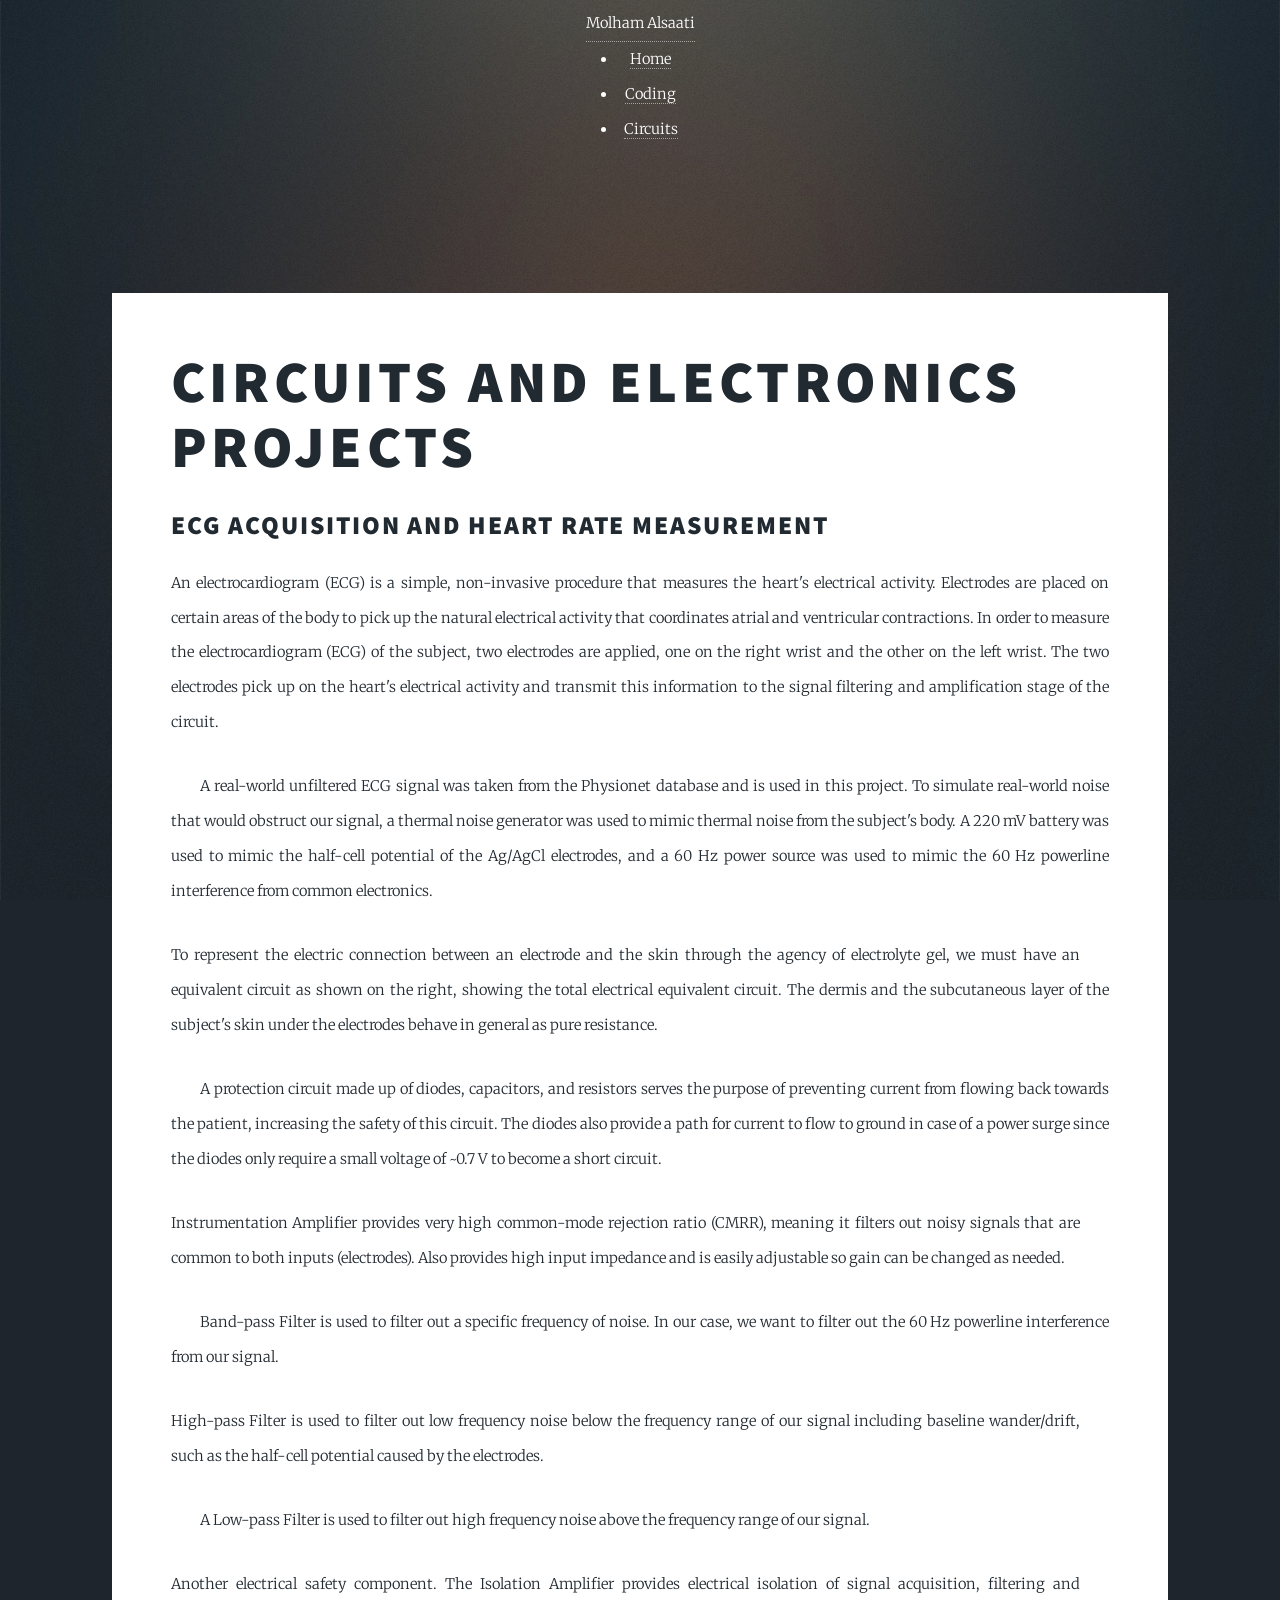
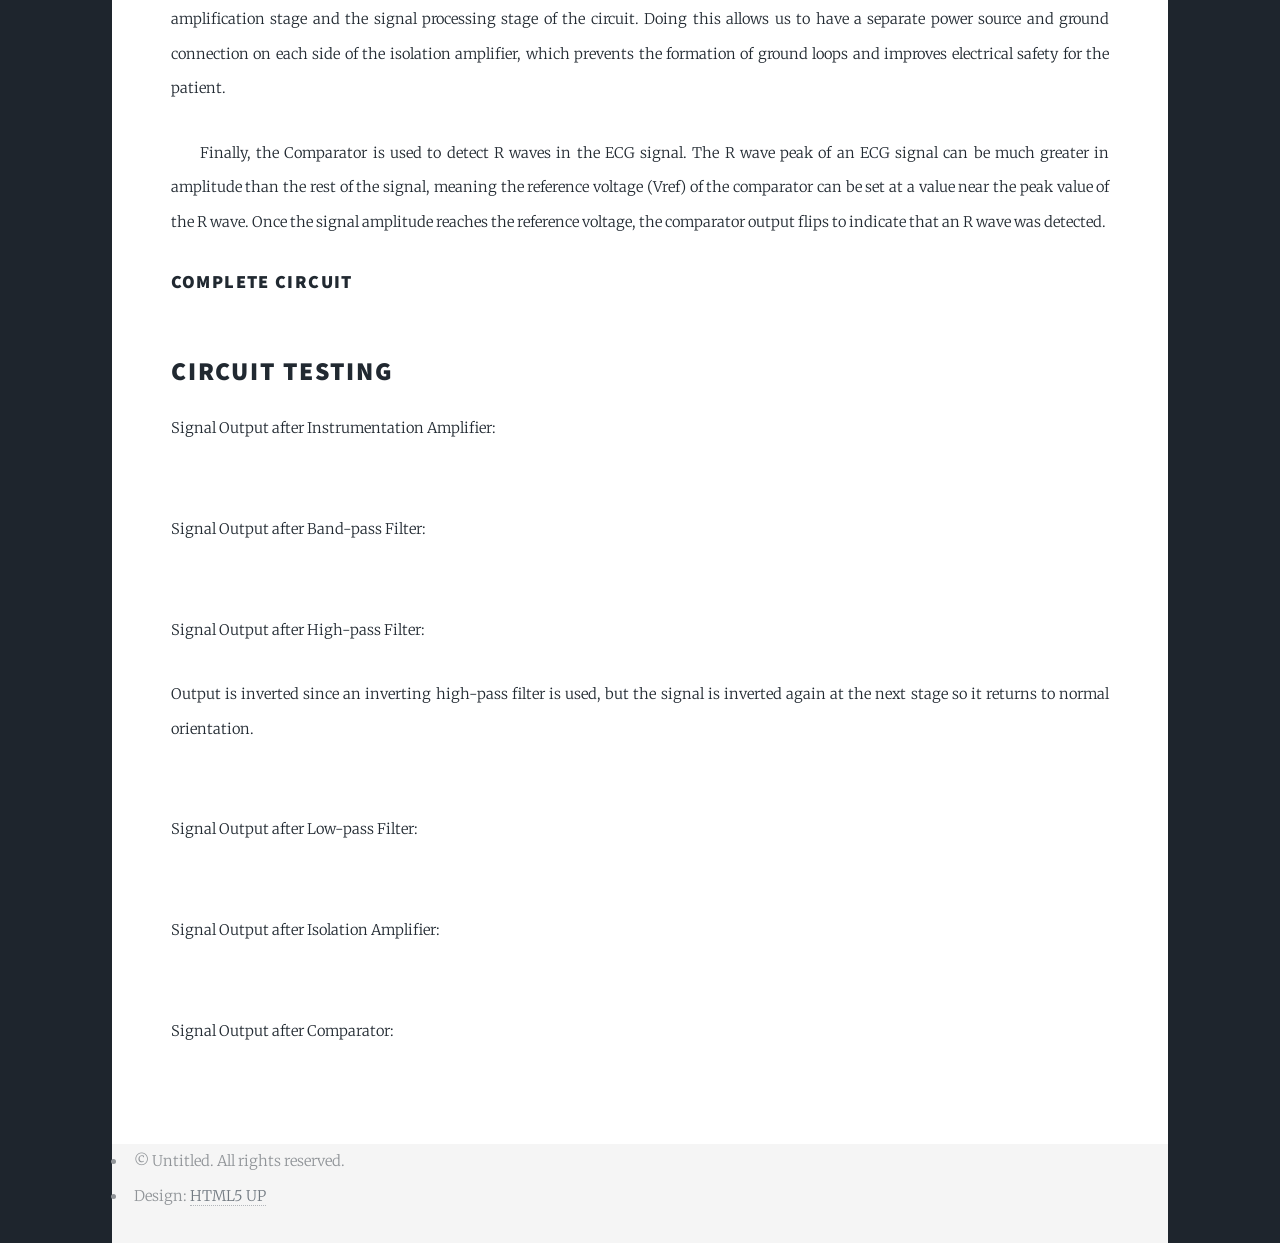
==== circuits.html @ 2cfef5a4 "Add files via upload" ====
<!DOCTYPE HTML>
<!--
	Hyperspace by HTML5 UP
	html5up.net | @ajlkn
	Free for personal and commercial use under the CCA 3.0 license (html5up.net/license)
-->
<html>
	<head>
		<title>Circuits and Electronics</title>
		<meta charset="utf-8" />
		<meta name="viewport" content="width=device-width, initial-scale=1, user-scalable=no" />
		<link rel="stylesheet" href="assets/css/main.css" />
		<noscript><link rel="stylesheet" href="assets/css/noscript.css" /></noscript>
	</head>
	<body class="is-preload">

		<!-- Header -->
			<header id="header">
				<a href="index.html" class="title">Molham Alsaati</a>
				<nav>
					<ul>
						<li><a href="index.html">Home</a></li>
						<li><a href="coding.html">Coding</a></li>
						<li><a href="circuits.html" class="active">Circuits</a></li>
					</ul>
				</nav>
			</header>

		<!-- Wrapper -->
			<div id="wrapper">
				<!-- Main -->
					<section id="main" class="wrapper">
						<div class="inner">
							<h1 class="major">Circuits and Electronics Projects</h1>
							<h2>ECG Acquisition and Heart Rate Measurement</h2>
							<p>An electrocardiogram (ECG) is a simple, non-invasive procedure that measures the heart's electrical activity.
								Electrodes are placed on certain areas of the body to pick up the natural electrical activity that coordinates
								atrial and ventricular contractions. In order to measure the electrocardiogram (ECG) of the subject, two
								electrodes are applied, one on the right wrist and the other on the left wrist. The two electrodes
								pick up on the heart's electrical activity and transmit this information to the signal filtering and
								amplification stage of the circuit.</p>
							<p><span class="image left"><img src="images/signal.PNG" alt="" style="width: 75%; height: auto; object-fit: cover;"/></span>A real-world unfiltered ECG
								signal was taken from the Physionet database and is used in this project. To simulate real-world noise that would obstruct our signal, a thermal 
								noise generator was used to mimic thermal noise from the subject's body. A 220 mV battery was used to mimic the half-cell potential of the Ag/AgCl 
								electrodes, and a 60 Hz power source was used to mimic the 60 Hz powerline interference from common electronics.</p>
							<p style="clear: both;"><span class="image right"><img src="images/electrodes.PNG" alt="" style="width: 100%; height: auto; object-fit: cover;"/></span>
								To represent the 
								electric connection between an electrode and the skin through the agency of electrolyte gel, we must have an equivalent circuit as shown on the right, 
								showing the total electrical equivalent circuit. The dermis and the subcutaneous layer of the subject's skin under the electrodes behave in general as 
								pure resistance.</p>
							<p style="clear: both;"><span class="image left"><img src="images/protection_circuit.PNG" alt="" style="width: 100%; height: auto; object-fit: cover;"/></span>
								A protection circuit made up of diodes, capacitors, and resistors serves the purpose of preventing current from flowing back towards the patient,  
								increasing the safety of this circuit.
								The diodes also provide a path for current to flow to ground in case of a power surge since the
								diodes only require a small voltage of ~0.7 V to become a short circuit. 
							</p>
							<p style="clear: both;"><span class="image right"><img src="images/ins_amp.PNG" alt="" style="width: 100%; height: auto; object-fit: cover;"/></span>
								Instrumentation Amplifier provides very high common-mode rejection ratio (CMRR), meaning it filters out noisy signals that are common to both
								inputs (electrodes). Also provides high input impedance and is easily adjustable so gain can be changed as needed.
							</p>
							<p style="clear: both;"><span class="image left"><img src="images/bandpass.PNG" alt="" style="width: 100%; height: auto; object-fit: cover;"/></span>
								Band-pass Filter is used to filter out a specific frequency of noise. In our case, we want to filter out the 60 Hz powerline interference from our 
								signal.
							</p>
							<p style="clear: both;"><span class="image right"><img src="images/highpass.PNG" alt="" style="width: 100%; height: auto; object-fit: cover;"/></span>
								High-pass Filter is used to filter out low frequency noise below the frequency range of our signal including baseline wander/drift, such as the 
								half-cell potential caused by the electrodes.
							</p>
							<p style="clear: both;"><span class="image left"><img src="images/lowpass.PNG" alt="" style="width: 100%; height: auto; object-fit: cover;"/></span>
								A Low-pass Filter is used to filter out high frequency noise above the frequency range of our signal.
							</p>
							<p style="clear: both;"><span class="image right"><img src="images/iso.PNG" alt="" style="width: 100%; height: auto; object-fit: cover;"/></span>
								Another electrical safety component. The Isolation Amplifier provides electrical isolation of signal acquisition, filtering and
								amplification stage and the signal processing stage of the circuit. Doing this allows us to have a separate
								power source and ground connection on each side of the isolation amplifier, which prevents the formation
								of ground loops and improves electrical safety for the patient.
							</p>
							<p style="clear: both;"><span class="image left"><img src="images/comp.PNG" alt="" style="width: 100%; height: auto; object-fit: cover;"/></span>
								Finally, the Comparator is used to detect R waves in the ECG signal. The R wave peak of an ECG signal
								can be much greater in amplitude than the rest of the signal, meaning the reference voltage (Vref) of the
								comparator can be set at a value near the peak value of the R wave. Once the signal amplitude reaches the
								reference voltage, the comparator output flips to indicate that an R wave was detected.
							</p>
							<h3>Complete Circuit</h3>
							<div class="col-4"><span class="image fit"><img src="images/ecg_proj.PNG" alt="" /></span></div>
							<h1 class="major"></h1>
							<h2>Circuit Testing</h2>
							<p>Signal Output after Instrumentation Amplifier:</p>
							<div class="col-4"><span class="image fit"><img src="images/ecg_proj_testpoint_instumentation_amp.PNG" alt="" /></span></div>
							<p>Signal Output after Band-pass Filter:</p>
							<div class="col-4"><span class="image fit"><img src="images/ecg_proj_testpoint_bandpass.PNG" alt="" /></span></div>
							<p>Signal Output after High-pass Filter:</p>
							<p>Output is inverted since an inverting high-pass filter is used, but the signal is inverted again at the next stage so it returns to normal 
								orientation.</p>
							<div class="col-4"><span class="image fit"><img src="images/ecg_proj_testpoint_highpass.PNG" alt="" /></span></div>
							<p>Signal Output after Low-pass Filter:</p>
							<div class="col-4"><span class="image fit"><img src="images/ecg_proj_testpoint_lowpass.PNG" alt="" /></span></div>
							<p>Signal Output after Isolation Amplifier:</p>
							<div class="col-4"><span class="image fit"><img src="images/ecg_proj_testpoint_iso.PNG" alt="" /></span></div>
							<p>Signal Output after Comparator:</p>
							<div class="col-4"><span class="image fit"><img src="images/ecg_proj_testpoint_comp.PNG" alt="" /></span></div>
						</div>
					</section>
			</div>

		<!-- Footer -->
			<footer id="footer" class="wrapper alt">
				<div class="inner">
					<ul class="menu">
						<li>&copy; Untitled. All rights reserved.</li><li>Design: <a href="http://html5up.net">HTML5 UP</a></li>
					</ul>
				</div>
			</footer>

		<!-- Scripts -->
			<script src="assets/js/jquery.min.js"></script>
			<script src="assets/js/jquery.scrollex.min.js"></script>
			<script src="assets/js/jquery.scrolly.min.js"></script>
			<script src="assets/js/browser.min.js"></script>
			<script src="assets/js/breakpoints.min.js"></script>
			<script src="assets/js/util.js"></script>
			<script src="assets/js/main.js"></script>

	</body>
</html>
---- assets/css/main.css ----
@import url(fontawesome-all.min.css);
@import url("https://fonts.googleapis.com/css?family=Merriweather:300,700,300italic,700italic|Source+Sans+Pro:900");

/*
	Massively by HTML5 UP
	html5up.net | @ajlkn
	Free for personal and commercial use under the CCA 3.0 license (html5up.net/license)
*/

html, body, div, span, applet, object,
iframe, h1, h2, h3, h4, h5, h6, p, blockquote,
pre, a, abbr, acronym, address, big, cite,
code, del, dfn, em, img, ins, kbd, q, s, samp,
small, strike, strong, sub, sup, tt, var, b,
u, i, center, dl, dt, dd, ol, ul, li, fieldset,
form, label, legend, table, caption, tbody,
tfoot, thead, tr, th, td, article, aside,
canvas, details, embed, figure, figcaption,
footer, header, hgroup, menu, nav, output, ruby,
section, summary, time, mark, audio, video {
	margin: 0;
	padding: 0;
	border: 0;
	font-size: 100%;
	font: inherit;
	vertical-align: baseline;}

article, aside, details, figcaption, figure,
footer, header, hgroup, menu, nav, section {
	display: block;}

html {
	scroll-behavior: smooth;
}

body {
	line-height: 1;
}

ol, ul {
	list-style: none;
}

#button {
    display: inline-block;
    background-color: #ffffff; /* Change button color */
	color: #000000; /* Text color */
    width: 50px;
    height: 50px;
    text-align: center;
    line-height: 50px; /* Center the text vertically */
    border-radius: 50%; /* Make it a circle */
    position: fixed;
    bottom: 30px;
    right: 30px;
    transition: background-color 0.3s, transform 0.3s, opacity 0.3s;
    opacity: 0;
    visibility: hidden;
    z-index: 1000;
    font-family: Arial, sans-serif; /* Change font family */
    text-decoration: none; /* Remove underline on hover */
    box-shadow: 0 0 10px rgba(0, 0, 0, 0.2); /* Add a subtle shadow */
  }

  #button:hover {
    cursor: pointer;
    background-color: #2c3e50; /* Change button color on hover */
  }

  #button:active {
    transform: scale(0.95); /* Add a slight scaling effect on click */
  }

  #button.show {
    opacity: 1;
    visibility: visible;
  }
	
blockquote, q {
	quotes: none;
}

	blockquote:before, blockquote:after, q:before, q:after {
		content: '';
		content: none;
	}

table {
	border-collapse: collapse;
	border-spacing: 0;
}

body {
	-webkit-text-size-adjust: none;
}

mark {
	background-color: transparent;
	color: inherit;
}

input::-moz-focus-inner {
	border: 0;
	padding: 0;
}

input, select, textarea {
	-moz-appearance: none;
	-webkit-appearance: none;
	-ms-appearance: none;
	appearance: none;
}

/* Basic */

	@-ms-viewport {
		width: device-width;
	}

	body {
		-ms-overflow-style: scrollbar;
	}

	@media screen and (max-width: 480px) {

		html, body {
			min-width: 320px;
		}

	}

	html {
		box-sizing: border-box;
	}

	*, *:before, *:after {
		box-sizing: inherit;
	}

	body {
		background-color: #1e252d;
	}

		body.is-preload *, body.is-preload *:before, body.is-preload *:after {
			-moz-animation: none !important;
			-webkit-animation: none !important;
			-ms-animation: none !important;
			animation: none !important;
			-moz-transition: none !important;
			-webkit-transition: none !important;
			-ms-transition: none !important;
			transition: none !important;
		}

/* Type */

	html {
		font-size: 16pt;
	}

		@media screen and (max-width: 1680px) {

			html {
				font-size: 12pt;
			}

		}

		@media screen and (max-width: 1280px) {

			html {
				font-size: 11pt;
			}

		}

		@media screen and (max-width: 360px) {

			html {
				font-size: 10pt;
			}

		}

	body {
		color: #212931;
	}

	body, input, select, textarea {
		font-family: "Merriweather", Georgia, serif;
		font-weight: 300;
		font-size: 1rem;
		line-height: 2.375;
	}

	a {
		-moz-transition: color 0.2s ease-in-out, background-color 0.2s ease-in-out, border-color 0.2s ease-in-out, box-shadow 0.2s ease-in-out;
		-webkit-transition: color 0.2s ease-in-out, background-color 0.2s ease-in-out, border-color 0.2s ease-in-out, box-shadow 0.2s ease-in-out;
		-ms-transition: color 0.2s ease-in-out, background-color 0.2s ease-in-out, border-color 0.2s ease-in-out, box-shadow 0.2s ease-in-out;
		transition: color 0.2s ease-in-out, background-color 0.2s ease-in-out, border-color 0.2s ease-in-out, box-shadow 0.2s ease-in-out;
		border-bottom: dotted 1px;
		text-decoration: none;
	}

		a:hover {
			border-bottom-color: transparent;
		}

	strong, b {
		font-weight: 600;
	}

	em, i {
		font-style: italic;
	}

	p {
		text-align: justify;
		margin: 0 0 2rem 0;
	}

	h1, h2, h3, h4, h5, h6 {
		font-family: "Source Sans Pro", Helvetica, sans-serif;
		font-weight: 900;
		line-height: 1.5;
		letter-spacing: 0.075em;
		text-transform: uppercase;
		margin: 0 0 1rem 0;
	}

		h1 a, h2 a, h3 a, h4 a, h5 a, h6 a {
			border-bottom: 0;
			color: inherit;
			text-decoration: none;
		}

	h1 {
		font-size: 4rem;
		line-height: 1.1;
		margin: 0 0 2rem 0;
	}

	h2 {
		font-size: 1.75rem;
		line-height: 1.3;
		margin: 0 0 1.5rem 0;
	}

	h3 {
		font-size: 1.25rem;
		margin: 0 0 1.5rem 0;
	}

	h4 {
		font-size: 1rem;
	}

	h5 {
		font-size: 0.9rem;
	}

	h6 {
		font-size: 0.8rem;
	}

	sub {
		font-size: 0.8rem;
		position: relative;
		top: 0.5rem;
	}

	sup {
		font-size: 0.8rem;
		position: relative;
		top: -0.5rem;
	}

	blockquote {
		border-left: solid 4px;
		font-style: italic;
		margin: 0 0 2rem 0;
		padding: 0.5rem 0 0.5rem 2rem;
	}

	code {
		border: solid 2px;
		font-family: "Courier New", monospace;
		font-size: 0.9rem;
		margin: 0 0.25rem;
		padding: 0.25rem 0.65rem;
	}

	pre {
		-webkit-overflow-scrolling: touch;
		font-family: "Courier New", monospace;
		font-size: 0.9rem;
		margin: 0 0 2rem 0;
	}

		pre code {
			display: block;
			line-height: 1.75;
			padding: 1rem 1.5rem;
			overflow-x: auto;
		}

	hr {
		border: 0;
		border-bottom: solid 2px;
		margin: 3rem 0;
	}

		hr.major {
			margin: 5rem 0;
		}

	.align-left {
		text-align: left;
	}

	.align-center {
		text-align: center;
	}

	.align-right {
		text-align: right;
	}

	input, select, textarea {
		color: #212931;
	}

	a {
		color: #212931;
		border-bottom-color: rgba(33, 41, 49, 0.5);
	}

		a:hover {
			border-bottom-color: transparent;
			color: #18bfef !important;
		}

	strong, b {
		color: #212931;
	}

	h1, h2, h3, h4, h5, h6 {
		color: #212931;
	}

	blockquote {
		border-left-color: #eeeeee;
	}

	code {
		background: rgba(220, 220, 220, 0.25);
		border-color: #eeeeee;
	}

	hr {
		border-bottom-color: #eeeeee;
	}

/* Row */

	.row {
		display: flex;
		flex-wrap: wrap;
		box-sizing: border-box;
		align-items: stretch;
	}

		.row > * {
			box-sizing: border-box;
		}

		.row.gtr-uniform > * > :last-child {
			margin-bottom: 0;
		}

		.row.aln-left {
			justify-content: flex-start;
		}

		.row.aln-center {
			justify-content: center;
		}

		.row.aln-right {
			justify-content: flex-end;
		}

		.row.aln-top {
			align-items: flex-start;
		}

		.row.aln-middle {
			align-items: center;
		}

		.row.aln-bottom {
			align-items: flex-end;
		}

		.row > .imp {
			order: -1;
		}

		.row > .col-1 {
			width: 8.33333%;
		}

		.row > .off-1 {
			margin-left: 8.33333%;
		}

		.row > .col-2 {
			width: 16.66667%;
		}

		.row > .off-2 {
			margin-left: 16.66667%;
		}

		.row > .col-3 {
			width: 25%;
		}

		.row > .off-3 {
			margin-left: 25%;
		}

		.row > .col-4 {
			width: 33.33333%;
		}

		.row > .off-4 {
			margin-left: 33.33333%;
		}

		.row > .col-5 {
			width: 41.66667%;
		}

		.row > .off-5 {
			margin-left: 41.66667%;
		}

		.row > .col-6 {
			width: 50%;
		}

		.row > .off-6 {
			margin-left: 50%;
		}

		.row > .col-7 {
			width: 58.33333%;
		}

		.row > .off-7 {
			margin-left: 58.33333%;
		}

		.row > .col-8 {
			width: 66.66667%;
		}

		.row > .off-8 {
			margin-left: 66.66667%;
		}

		.row > .col-9 {
			width: 75%;
		}

		.row > .off-9 {
			margin-left: 75%;
		}

		.row > .col-10 {
			width: 83.33333%;
		}

		.row > .off-10 {
			margin-left: 83.33333%;
		}

		.row > .col-11 {
			width: 91.66667%;
		}

		.row > .off-11 {
			margin-left: 91.66667%;
		}

		.row > .col-12 {
			width: 100%;
		}

		.row > .off-12 {
			margin-left: 100%;
		}

		.row.gtr-0 {
			margin-top: 0;
			margin-left: 0rem;
		}

			.row.gtr-0 > * {
				padding: 0 0 0 0rem;
			}

			.row.gtr-0.gtr-uniform {
				margin-top: 0rem;
			}

				.row.gtr-0.gtr-uniform > * {
					padding-top: 0rem;
				}

		.row.gtr-25 {
			margin-top: 0;
			margin-left: -0.375rem;
		}

			.row.gtr-25 > * {
				padding: 0 0 0 0.375rem;
			}

			.row.gtr-25.gtr-uniform {
				margin-top: -0.375rem;
			}

				.row.gtr-25.gtr-uniform > * {
					padding-top: 0.375rem;
				}

		.row.gtr-50 {
			margin-top: 0;
			margin-left: -0.75rem;
		}

			.row.gtr-50 > * {
				padding: 0 0 0 0.75rem;
			}

			.row.gtr-50.gtr-uniform {
				margin-top: -0.75rem;
			}

				.row.gtr-50.gtr-uniform > * {
					padding-top: 0.75rem;
				}

		.row {
			margin-top: 0;
			margin-left: -1.5rem;
		}

			.row > * {
				padding: 0 0 0 1.5rem;
			}

			.row.gtr-uniform {
				margin-top: -1.5rem;
			}

				.row.gtr-uniform > * {
					padding-top: 1.5rem;
				}

		.row.gtr-150 {
			margin-top: 0;
			margin-left: -2.25rem;
		}

			.row.gtr-150 > * {
				padding: 0 0 0 2.25rem;
			}

			.row.gtr-150.gtr-uniform {
				margin-top: -2.25rem;
			}

				.row.gtr-150.gtr-uniform > * {
					padding-top: 2.25rem;
				}

		.row.gtr-200 {
			margin-top: 0;
			margin-left: -3rem;
		}

			.row.gtr-200 > * {
				padding: 0 0 0 3rem;
			}

			.row.gtr-200.gtr-uniform {
				margin-top: -3rem;
			}

				.row.gtr-200.gtr-uniform > * {
					padding-top: 3rem;
				}

		@media screen and (max-width: 1680px) {

			.row {
				display: flex;
				flex-wrap: wrap;
				box-sizing: border-box;
				align-items: stretch;
			}

				.row > * {
					box-sizing: border-box;
				}

				.row.gtr-uniform > * > :last-child {
					margin-bottom: 0;
				}

				.row.aln-left {
					justify-content: flex-start;
				}

				.row.aln-center {
					justify-content: center;
				}

				.row.aln-right {
					justify-content: flex-end;
				}

				.row.aln-top {
					align-items: flex-start;
				}

				.row.aln-middle {
					align-items: center;
				}

				.row.aln-bottom {
					align-items: flex-end;
				}

				.row > .imp-xlarge {
					order: -1;
				}

				.row > .col-1-xlarge {
					width: 8.33333%;
				}

				.row > .off-1-xlarge {
					margin-left: 8.33333%;
				}

				.row > .col-2-xlarge {
					width: 16.66667%;
				}

				.row > .off-2-xlarge {
					margin-left: 16.66667%;
				}

				.row > .col-3-xlarge {
					width: 25%;
				}

				.row > .off-3-xlarge {
					margin-left: 25%;
				}

				.row > .col-4-xlarge {
					width: 33.33333%;
				}

				.row > .off-4-xlarge {
					margin-left: 33.33333%;
				}

				.row > .col-5-xlarge {
					width: 41.66667%;
				}

				.row > .off-5-xlarge {
					margin-left: 41.66667%;
				}

				.row > .col-6-xlarge {
					width: 50%;
				}

				.row > .off-6-xlarge {
					margin-left: 50%;
				}

				.row > .col-7-xlarge {
					width: 58.33333%;
				}

				.row > .off-7-xlarge {
					margin-left: 58.33333%;
				}

				.row > .col-8-xlarge {
					width: 66.66667%;
				}

				.row > .off-8-xlarge {
					margin-left: 66.66667%;
				}

				.row > .col-9-xlarge {
					width: 75%;
				}

				.row > .off-9-xlarge {
					margin-left: 75%;
				}

				.row > .col-10-xlarge {
					width: 83.33333%;
				}

				.row > .off-10-xlarge {
					margin-left: 83.33333%;
				}

				.row > .col-11-xlarge {
					width: 91.66667%;
				}

				.row > .off-11-xlarge {
					margin-left: 91.66667%;
				}

				.row > .col-12-xlarge {
					width: 100%;
				}

				.row > .off-12-xlarge {
					margin-left: 100%;
				}

				.row.gtr-0 {
					margin-top: 0;
					margin-left: 0rem;
				}

					.row.gtr-0 > * {
						padding: 0 0 0 0rem;
					}

					.row.gtr-0.gtr-uniform {
						margin-top: 0rem;
					}

						.row.gtr-0.gtr-uniform > * {
							padding-top: 0rem;
						}

				.row.gtr-25 {
					margin-top: 0;
					margin-left: -0.375rem;
				}

					.row.gtr-25 > * {
						padding: 0 0 0 0.375rem;
					}

					.row.gtr-25.gtr-uniform {
						margin-top: -0.375rem;
					}

						.row.gtr-25.gtr-uniform > * {
							padding-top: 0.375rem;
						}

				.row.gtr-50 {
					margin-top: 0;
					margin-left: -0.75rem;
				}

					.row.gtr-50 > * {
						padding: 0 0 0 0.75rem;
					}

					.row.gtr-50.gtr-uniform {
						margin-top: -0.75rem;
					}

						.row.gtr-50.gtr-uniform > * {
							padding-top: 0.75rem;
						}

				.row {
					margin-top: 0;
					margin-left: -1.5rem;
				}

					.row > * {
						padding: 0 0 0 1.5rem;
					}

					.row.gtr-uniform {
						margin-top: -1.5rem;
					}

						.row.gtr-uniform > * {
							padding-top: 1.5rem;
						}

				.row.gtr-150 {
					margin-top: 0;
					margin-left: -2.25rem;
				}

					.row.gtr-150 > * {
						padding: 0 0 0 2.25rem;
					}

					.row.gtr-150.gtr-uniform {
						margin-top: -2.25rem;
					}

						.row.gtr-150.gtr-uniform > * {
							padding-top: 2.25rem;
						}

				.row.gtr-200 {
					margin-top: 0;
					margin-left: -3rem;
				}

					.row.gtr-200 > * {
						padding: 0 0 0 3rem;
					}

					.row.gtr-200.gtr-uniform {
						margin-top: -3rem;
					}

						.row.gtr-200.gtr-uniform > * {
							padding-top: 3rem;
						}

		}

		@media screen and (max-width: 1280px) {

			.row {
				display: flex;
				flex-wrap: wrap;
				box-sizing: border-box;
				align-items: stretch;
			}

				.row > * {
					box-sizing: border-box;
				}

				.row.gtr-uniform > * > :last-child {
					margin-bottom: 0;
				}

				.row.aln-left {
					justify-content: flex-start;
				}

				.row.aln-center {
					justify-content: center;
				}

				.row.aln-right {
					justify-content: flex-end;
				}

				.row.aln-top {
					align-items: flex-start;
				}

				.row.aln-middle {
					align-items: center;
				}

				.row.aln-bottom {
					align-items: flex-end;
				}

				.row > .imp-large {
					order: -1;
				}

				.row > .col-1-large {
					width: 8.33333%;
				}

				.row > .off-1-large {
					margin-left: 8.33333%;
				}

				.row > .col-2-large {
					width: 16.66667%;
				}

				.row > .off-2-large {
					margin-left: 16.66667%;
				}

				.row > .col-3-large {
					width: 25%;
				}

				.row > .off-3-large {
					margin-left: 25%;
				}

				.row > .col-4-large {
					width: 33.33333%;
				}

				.row > .off-4-large {
					margin-left: 33.33333%;
				}

				.row > .col-5-large {
					width: 41.66667%;
				}

				.row > .off-5-large {
					margin-left: 41.66667%;
				}

				.row > .col-6-large {
					width: 50%;
				}

				.row > .off-6-large {
					margin-left: 50%;
				}

				.row > .col-7-large {
					width: 58.33333%;
				}

				.row > .off-7-large {
					margin-left: 58.33333%;
				}

				.row > .col-8-large {
					width: 66.66667%;
				}

				.row > .off-8-large {
					margin-left: 66.66667%;
				}

				.row > .col-9-large {
					width: 75%;
				}

				.row > .off-9-large {
					margin-left: 75%;
				}

				.row > .col-10-large {
					width: 83.33333%;
				}

				.row > .off-10-large {
					margin-left: 83.33333%;
				}

				.row > .col-11-large {
					width: 91.66667%;
				}

				.row > .off-11-large {
					margin-left: 91.66667%;
				}

				.row > .col-12-large {
					width: 100%;
				}

				.row > .off-12-large {
					margin-left: 100%;
				}

				.row.gtr-0 {
					margin-top: 0;
					margin-left: 0rem;
				}

					.row.gtr-0 > * {
						padding: 0 0 0 0rem;
					}

					.row.gtr-0.gtr-uniform {
						margin-top: 0rem;
					}

						.row.gtr-0.gtr-uniform > * {
							padding-top: 0rem;
						}

				.row.gtr-25 {
					margin-top: 0;
					margin-left: -0.375rem;
				}

					.row.gtr-25 > * {
						padding: 0 0 0 0.375rem;
					}

					.row.gtr-25.gtr-uniform {
						margin-top: -0.375rem;
					}

						.row.gtr-25.gtr-uniform > * {
							padding-top: 0.375rem;
						}

				.row.gtr-50 {
					margin-top: 0;
					margin-left: -0.75rem;
				}

					.row.gtr-50 > * {
						padding: 0 0 0 0.75rem;
					}

					.row.gtr-50.gtr-uniform {
						margin-top: -0.75rem;
					}

						.row.gtr-50.gtr-uniform > * {
							padding-top: 0.75rem;
						}

				.row {
					margin-top: 0;
					margin-left: -1.5rem;
				}

					.row > * {
						padding: 0 0 0 1.5rem;
					}

					.row.gtr-uniform {
						margin-top: -1.5rem;
					}

						.row.gtr-uniform > * {
							padding-top: 1.5rem;
						}

				.row.gtr-150 {
					margin-top: 0;
					margin-left: -2.25rem;
				}

					.row.gtr-150 > * {
						padding: 0 0 0 2.25rem;
					}

					.row.gtr-150.gtr-uniform {
						margin-top: -2.25rem;
					}

						.row.gtr-150.gtr-uniform > * {
							padding-top: 2.25rem;
						}

				.row.gtr-200 {
					margin-top: 0;
					margin-left: -3rem;
				}

					.row.gtr-200 > * {
						padding: 0 0 0 3rem;
					}

					.row.gtr-200.gtr-uniform {
						margin-top: -3rem;
					}

						.row.gtr-200.gtr-uniform > * {
							padding-top: 3rem;
						}

		}

		@media screen and (max-width: 980px) {

			.row {
				display: flex;
				flex-wrap: wrap;
				box-sizing: border-box;
				align-items: stretch;
			}

				.row > * {
					box-sizing: border-box;
				}

				.row.gtr-uniform > * > :last-child {
					margin-bottom: 0;
				}

				.row.aln-left {
					justify-content: flex-start;
				}

				.row.aln-center {
					justify-content: center;
				}

				.row.aln-right {
					justify-content: flex-end;
				}

				.row.aln-top {
					align-items: flex-start;
				}

				.row.aln-middle {
					align-items: center;
				}

				.row.aln-bottom {
					align-items: flex-end;
				}

				.row > .imp-medium {
					order: -1;
				}

				.row > .col-1-medium {
					width: 8.33333%;
				}

				.row > .off-1-medium {
					margin-left: 8.33333%;
				}

				.row > .col-2-medium {
					width: 16.66667%;
				}

				.row > .off-2-medium {
					margin-left: 16.66667%;
				}

				.row > .col-3-medium {
					width: 25%;
				}

				.row > .off-3-medium {
					margin-left: 25%;
				}

				.row > .col-4-medium {
					width: 33.33333%;
				}

				.row > .off-4-medium {
					margin-left: 33.33333%;
				}

				.row > .col-5-medium {
					width: 41.66667%;
				}

				.row > .off-5-medium {
					margin-left: 41.66667%;
				}

				.row > .col-6-medium {
					width: 50%;
				}

				.row > .off-6-medium {
					margin-left: 50%;
				}

				.row > .col-7-medium {
					width: 58.33333%;
				}

				.row > .off-7-medium {
					margin-left: 58.33333%;
				}

				.row > .col-8-medium {
					width: 66.66667%;
				}

				.row > .off-8-medium {
					margin-left: 66.66667%;
				}

				.row > .col-9-medium {
					width: 75%;
				}

				.row > .off-9-medium {
					margin-left: 75%;
				}

				.row > .col-10-medium {
					width: 83.33333%;
				}

				.row > .off-10-medium {
					margin-left: 83.33333%;
				}

				.row > .col-11-medium {
					width: 91.66667%;
				}

				.row > .off-11-medium {
					margin-left: 91.66667%;
				}

				.row > .col-12-medium {
					width: 100%;
				}

				.row > .off-12-medium {
					margin-left: 100%;
				}

				.row.gtr-0 {
					margin-top: 0;
					margin-left: 0rem;
				}

					.row.gtr-0 > * {
						padding: 0 0 0 0rem;
					}

					.row.gtr-0.gtr-uniform {
						margin-top: 0rem;
					}

						.row.gtr-0.gtr-uniform > * {
							padding-top: 0rem;
						}

				.row.gtr-25 {
					margin-top: 0;
					margin-left: -0.375rem;
				}

					.row.gtr-25 > * {
						padding: 0 0 0 0.375rem;
					}

					.row.gtr-25.gtr-uniform {
						margin-top: -0.375rem;
					}

						.row.gtr-25.gtr-uniform > * {
							padding-top: 0.375rem;
						}

				.row.gtr-50 {
					margin-top: 0;
					margin-left: -0.75rem;
				}

					.row.gtr-50 > * {
						padding: 0 0 0 0.75rem;
					}

					.row.gtr-50.gtr-uniform {
						margin-top: -0.75rem;
					}

						.row.gtr-50.gtr-uniform > * {
							padding-top: 0.75rem;
						}

				.row {
					margin-top: 0;
					margin-left: -1.5rem;
				}

					.row > * {
						padding: 0 0 0 1.5rem;
					}

					.row.gtr-uniform {
						margin-top: -1.5rem;
					}

						.row.gtr-uniform > * {
							padding-top: 1.5rem;
						}

				.row.gtr-150 {
					margin-top: 0;
					margin-left: -2.25rem;
				}

					.row.gtr-150 > * {
						padding: 0 0 0 2.25rem;
					}

					.row.gtr-150.gtr-uniform {
						margin-top: -2.25rem;
					}

						.row.gtr-150.gtr-uniform > * {
							padding-top: 2.25rem;
						}

				.row.gtr-200 {
					margin-top: 0;
					margin-left: -3rem;
				}

					.row.gtr-200 > * {
						padding: 0 0 0 3rem;
					}

					.row.gtr-200.gtr-uniform {
						margin-top: -3rem;
					}

						.row.gtr-200.gtr-uniform > * {
							padding-top: 3rem;
						}

		}

		@media screen and (max-width: 736px) {

			.row {
				display: flex;
				flex-wrap: wrap;
				box-sizing: border-box;
				align-items: stretch;
			}

				.row > * {
					box-sizing: border-box;
				}

				.row.gtr-uniform > * > :last-child {
					margin-bottom: 0;
				}

				.row.aln-left {
					justify-content: flex-start;
				}

				.row.aln-center {
					justify-content: center;
				}

				.row.aln-right {
					justify-content: flex-end;
				}

				.row.aln-top {
					align-items: flex-start;
				}

				.row.aln-middle {
					align-items: center;
				}

				.row.aln-bottom {
					align-items: flex-end;
				}

				.row > .imp-small {
					order: -1;
				}

				.row > .col-1-small {
					width: 8.33333%;
				}

				.row > .off-1-small {
					margin-left: 8.33333%;
				}

				.row > .col-2-small {
					width: 16.66667%;
				}

				.row > .off-2-small {
					margin-left: 16.66667%;
				}

				.row > .col-3-small {
					width: 25%;
				}

				.row > .off-3-small {
					margin-left: 25%;
				}

				.row > .col-4-small {
					width: 33.33333%;
				}

				.row > .off-4-small {
					margin-left: 33.33333%;
				}

				.row > .col-5-small {
					width: 41.66667%;
				}

				.row > .off-5-small {
					margin-left: 41.66667%;
				}

				.row > .col-6-small {
					width: 50%;
				}

				.row > .off-6-small {
					margin-left: 50%;
				}

				.row > .col-7-small {
					width: 58.33333%;
				}

				.row > .off-7-small {
					margin-left: 58.33333%;
				}

				.row > .col-8-small {
					width: 66.66667%;
				}

				.row > .off-8-small {
					margin-left: 66.66667%;
				}

				.row > .col-9-small {
					width: 75%;
				}

				.row > .off-9-small {
					margin-left: 75%;
				}

				.row > .col-10-small {
					width: 83.33333%;
				}

				.row > .off-10-small {
					margin-left: 83.33333%;
				}

				.row > .col-11-small {
					width: 91.66667%;
				}

				.row > .off-11-small {
					margin-left: 91.66667%;
				}

				.row > .col-12-small {
					width: 100%;
				}

				.row > .off-12-small {
					margin-left: 100%;
				}

				.row.gtr-0 {
					margin-top: 0;
					margin-left: 0rem;
				}

					.row.gtr-0 > * {
						padding: 0 0 0 0rem;
					}

					.row.gtr-0.gtr-uniform {
						margin-top: 0rem;
					}

						.row.gtr-0.gtr-uniform > * {
							padding-top: 0rem;
						}

				.row.gtr-25 {
					margin-top: 0;
					margin-left: -0.375rem;
				}

					.row.gtr-25 > * {
						padding: 0 0 0 0.375rem;
					}

					.row.gtr-25.gtr-uniform {
						margin-top: -0.375rem;
					}

						.row.gtr-25.gtr-uniform > * {
							padding-top: 0.375rem;
						}

				.row.gtr-50 {
					margin-top: 0;
					margin-left: -0.75rem;
				}

					.row.gtr-50 > * {
						padding: 0 0 0 0.75rem;
					}

					.row.gtr-50.gtr-uniform {
						margin-top: -0.75rem;
					}

						.row.gtr-50.gtr-uniform > * {
							padding-top: 0.75rem;
						}

				.row {
					margin-top: 0;
					margin-left: -1.5rem;
				}

					.row > * {
						padding: 0 0 0 1.5rem;
					}

					.row.gtr-uniform {
						margin-top: -1.5rem;
					}

						.row.gtr-uniform > * {
							padding-top: 1.5rem;
						}

				.row.gtr-150 {
					margin-top: 0;
					margin-left: -2.25rem;
				}

					.row.gtr-150 > * {
						padding: 0 0 0 2.25rem;
					}

					.row.gtr-150.gtr-uniform {
						margin-top: -2.25rem;
					}

						.row.gtr-150.gtr-uniform > * {
							padding-top: 2.25rem;
						}

				.row.gtr-200 {
					margin-top: 0;
					margin-left: -3rem;
				}

					.row.gtr-200 > * {
						padding: 0 0 0 3rem;
					}

					.row.gtr-200.gtr-uniform {
						margin-top: -3rem;
					}

						.row.gtr-200.gtr-uniform > * {
							padding-top: 3rem;
						}

		}

		@media screen and (max-width: 480px) {

			.row {
				display: flex;
				flex-wrap: wrap;
				box-sizing: border-box;
				align-items: stretch;
			}

				.row > * {
					box-sizing: border-box;
				}

				.row.gtr-uniform > * > :last-child {
					margin-bottom: 0;
				}

				.row.aln-left {
					justify-content: flex-start;
				}

				.row.aln-center {
					justify-content: center;
				}

				.row.aln-right {
					justify-content: flex-end;
				}

				.row.aln-top {
					align-items: flex-start;
				}

				.row.aln-middle {
					align-items: center;
				}

				.row.aln-bottom {
					align-items: flex-end;
				}

				.row > .imp-xsmall {
					order: -1;
				}

				.row > .col-1-xsmall {
					width: 8.33333%;
				}

				.row > .off-1-xsmall {
					margin-left: 8.33333%;
				}

				.row > .col-2-xsmall {
					width: 16.66667%;
				}

				.row > .off-2-xsmall {
					margin-left: 16.66667%;
				}

				.row > .col-3-xsmall {
					width: 25%;
				}

				.row > .off-3-xsmall {
					margin-left: 25%;
				}

				.row > .col-4-xsmall {
					width: 33.33333%;
				}

				.row > .off-4-xsmall {
					margin-left: 33.33333%;
				}

				.row > .col-5-xsmall {
					width: 41.66667%;
				}

				.row > .off-5-xsmall {
					margin-left: 41.66667%;
				}

				.row > .col-6-xsmall {
					width: 50%;
				}

				.row > .off-6-xsmall {
					margin-left: 50%;
				}

				.row > .col-7-xsmall {
					width: 58.33333%;
				}

				.row > .off-7-xsmall {
					margin-left: 58.33333%;
				}

				.row > .col-8-xsmall {
					width: 66.66667%;
				}

				.row > .off-8-xsmall {
					margin-left: 66.66667%;
				}

				.row > .col-9-xsmall {
					width: 75%;
				}

				.row > .off-9-xsmall {
					margin-left: 75%;
				}

				.row > .col-10-xsmall {
					width: 83.33333%;
				}

				.row > .off-10-xsmall {
					margin-left: 83.33333%;
				}

				.row > .col-11-xsmall {
					width: 91.66667%;
				}

				.row > .off-11-xsmall {
					margin-left: 91.66667%;
				}

				.row > .col-12-xsmall {
					width: 100%;
				}

				.row > .off-12-xsmall {
					margin-left: 100%;
				}

				.row.gtr-0 {
					margin-top: 0;
					margin-left: 0rem;
				}

					.row.gtr-0 > * {
						padding: 0 0 0 0rem;
					}

					.row.gtr-0.gtr-uniform {
						margin-top: 0rem;
					}

						.row.gtr-0.gtr-uniform > * {
							padding-top: 0rem;
						}

				.row.gtr-25 {
					margin-top: 0;
					margin-left: -0.375rem;
				}

					.row.gtr-25 > * {
						padding: 0 0 0 0.375rem;
					}

					.row.gtr-25.gtr-uniform {
						margin-top: -0.375rem;
					}

						.row.gtr-25.gtr-uniform > * {
							padding-top: 0.375rem;
						}

				.row.gtr-50 {
					margin-top: 0;
					margin-left: -0.75rem;
				}

					.row.gtr-50 > * {
						padding: 0 0 0 0.75rem;
					}

					.row.gtr-50.gtr-uniform {
						margin-top: -0.75rem;
					}

						.row.gtr-50.gtr-uniform > * {
							padding-top: 0.75rem;
						}

				.row {
					margin-top: 0;
					margin-left: -1.5rem;
				}

					.row > * {
						padding: 0 0 0 1.5rem;
					}

					.row.gtr-uniform {
						margin-top: -1.5rem;
					}

						.row.gtr-uniform > * {
							padding-top: 1.5rem;
						}

				.row.gtr-150 {
					margin-top: 0;
					margin-left: -2.25rem;
				}

					.row.gtr-150 > * {
						padding: 0 0 0 2.25rem;
					}

					.row.gtr-150.gtr-uniform {
						margin-top: -2.25rem;
					}

						.row.gtr-150.gtr-uniform > * {
							padding-top: 2.25rem;
						}

				.row.gtr-200 {
					margin-top: 0;
					margin-left: -3rem;
				}

					.row.gtr-200 > * {
						padding: 0 0 0 3rem;
					}

					.row.gtr-200.gtr-uniform {
						margin-top: -3rem;
					}

						.row.gtr-200.gtr-uniform > * {
							padding-top: 3rem;
						}

		}

		@media screen and (max-width: 360px) {

			.row {
				display: flex;
				flex-wrap: wrap;
				box-sizing: border-box;
				align-items: stretch;
			}

				.row > * {
					box-sizing: border-box;
				}

				.row.gtr-uniform > * > :last-child {
					margin-bottom: 0;
				}

				.row.aln-left {
					justify-content: flex-start;
				}

				.row.aln-center {
					justify-content: center;
				}

				.row.aln-right {
					justify-content: flex-end;
				}

				.row.aln-top {
					align-items: flex-start;
				}

				.row.aln-middle {
					align-items: center;
				}

				.row.aln-bottom {
					align-items: flex-end;
				}

				.row > .imp-xxsmall {
					order: -1;
				}

				.row > .col-1-xxsmall {
					width: 8.33333%;
				}

				.row > .off-1-xxsmall {
					margin-left: 8.33333%;
				}

				.row > .col-2-xxsmall {
					width: 16.66667%;
				}

				.row > .off-2-xxsmall {
					margin-left: 16.66667%;
				}

				.row > .col-3-xxsmall {
					width: 25%;
				}

				.row > .off-3-xxsmall {
					margin-left: 25%;
				}

				.row > .col-4-xxsmall {
					width: 33.33333%;
				}

				.row > .off-4-xxsmall {
					margin-left: 33.33333%;
				}

				.row > .col-5-xxsmall {
					width: 41.66667%;
				}

				.row > .off-5-xxsmall {
					margin-left: 41.66667%;
				}

				.row > .col-6-xxsmall {
					width: 50%;
				}

				.row > .off-6-xxsmall {
					margin-left: 50%;
				}

				.row > .col-7-xxsmall {
					width: 58.33333%;
				}

				.row > .off-7-xxsmall {
					margin-left: 58.33333%;
				}

				.row > .col-8-xxsmall {
					width: 66.66667%;
				}

				.row > .off-8-xxsmall {
					margin-left: 66.66667%;
				}

				.row > .col-9-xxsmall {
					width: 75%;
				}

				.row > .off-9-xxsmall {
					margin-left: 75%;
				}

				.row > .col-10-xxsmall {
					width: 83.33333%;
				}

				.row > .off-10-xxsmall {
					margin-left: 83.33333%;
				}

				.row > .col-11-xxsmall {
					width: 91.66667%;
				}

				.row > .off-11-xxsmall {
					margin-left: 91.66667%;
				}

				.row > .col-12-xxsmall {
					width: 100%;
				}

				.row > .off-12-xxsmall {
					margin-left: 100%;
				}

				.row.gtr-0 {
					margin-top: 0;
					margin-left: 0rem;
				}

					.row.gtr-0 > * {
						padding: 0 0 0 0rem;
					}

					.row.gtr-0.gtr-uniform {
						margin-top: 0rem;
					}

						.row.gtr-0.gtr-uniform > * {
							padding-top: 0rem;
						}

				.row.gtr-25 {
					margin-top: 0;
					margin-left: -0.375rem;
				}

					.row.gtr-25 > * {
						padding: 0 0 0 0.375rem;
					}

					.row.gtr-25.gtr-uniform {
						margin-top: -0.375rem;
					}

						.row.gtr-25.gtr-uniform > * {
							padding-top: 0.375rem;
						}

				.row.gtr-50 {
					margin-top: 0;
					margin-left: -0.75rem;
				}

					.row.gtr-50 > * {
						padding: 0 0 0 0.75rem;
					}

					.row.gtr-50.gtr-uniform {
						margin-top: -0.75rem;
					}

						.row.gtr-50.gtr-uniform > * {
							padding-top: 0.75rem;
						}

				.row {
					margin-top: 0;
					margin-left: -1.5rem;
				}

					.row > * {
						padding: 0 0 0 1.5rem;
					}

					.row.gtr-uniform {
						margin-top: -1.5rem;
					}

						.row.gtr-uniform > * {
							padding-top: 1.5rem;
						}

				.row.gtr-150 {
					margin-top: 0;
					margin-left: -2.25rem;
				}

					.row.gtr-150 > * {
						padding: 0 0 0 2.25rem;
					}

					.row.gtr-150.gtr-uniform {
						margin-top: -2.25rem;
					}

						.row.gtr-150.gtr-uniform > * {
							padding-top: 2.25rem;
						}

				.row.gtr-200 {
					margin-top: 0;
					margin-left: -3rem;
				}

					.row.gtr-200 > * {
						padding: 0 0 0 3rem;
					}

					.row.gtr-200.gtr-uniform {
						margin-top: -3rem;
					}

						.row.gtr-200.gtr-uniform > * {
							padding-top: 3rem;
						}

		}

/* Box */

	.box {
		border: solid 2px;
		margin-bottom: 2rem;
		padding: 1.5rem;
	}

		.box > :last-child,
		.box > :last-child > :last-child,
		.box > :last-child > :last-child > :last-child {
			margin-bottom: 0;
		}

		.box.alt {
			border: 0;
			border-radius: 0;
			padding: 0;
		}

	.box {
		border-color: #eeeeee;
	}

/* Button */

	input[type="submit"],
	input[type="reset"],
	input[type="button"],
	button,
	.button {
		-moz-appearance: none;
		-webkit-appearance: none;
		-ms-appearance: none;
		appearance: none;
		-moz-transition: background-color 0.2s ease-in-out, box-shadow 0.2s ease-in-out, color 0.2s ease-in-out;
		-webkit-transition: background-color 0.2s ease-in-out, box-shadow 0.2s ease-in-out, color 0.2s ease-in-out;
		-ms-transition: background-color 0.2s ease-in-out, box-shadow 0.2s ease-in-out, color 0.2s ease-in-out;
		transition: background-color 0.2s ease-in-out, box-shadow 0.2s ease-in-out, color 0.2s ease-in-out;
		border: 0;
		border-radius: 0;
		cursor: pointer;
		display: inline-block;
		font-family: "Source Sans Pro", Helvetica, sans-serif;
		font-size: 0.8rem;
		font-weight: 900;
		letter-spacing: 0.075em;
		height: 3rem;
		line-height: 3rem;
		padding: 0 2rem;
		text-align: center;
		text-decoration: none;
		text-transform: uppercase;
		white-space: nowrap;
	}

		input[type="submit"].icon:before,
		input[type="reset"].icon:before,
		input[type="button"].icon:before,
		button.icon:before,
		.button.icon:before {
			margin-right: 0.5rem;
		}

		input[type="submit"].icon.solo,
		input[type="reset"].icon.solo,
		input[type="button"].icon.solo,
		button.icon.solo,
		.button.icon.solo {
			position: relative;
			width: 4rem;
			height: 4rem;
			line-height: 4rem;
			border-radius: 4rem;
			text-indent: 4rem;
			overflow: hidden;
			padding: 0;
			white-space: nowrap;
		}

			input[type="submit"].icon.solo:before,
			input[type="reset"].icon.solo:before,
			input[type="button"].icon.solo:before,
			button.icon.solo:before,
			.button.icon.solo:before {
				position: absolute;
				display: block;
				top: 0;
				left: 0;
				width: inherit;
				height: inherit;
				line-height: inherit;
				font-size: 1.25rem;
				margin-right: 0;
				text-align: center;
				text-indent: 0;
			}

		input[type="submit"].fit,
		input[type="reset"].fit,
		input[type="button"].fit,
		button.fit,
		.button.fit {
			width: 100%;
		}

		input[type="submit"].small,
		input[type="reset"].small,
		input[type="button"].small,
		button.small,
		.button.small {
			font-size: 0.7rem;
			height: 2.5rem;
			line-height: 2.5rem;
			padding: 0 1.5rem;
		}

		input[type="submit"].large,
		input[type="reset"].large,
		input[type="button"].large,
		button.large,
		.button.large {
			font-size: 0.9rem;
			height: 3.5rem;
			line-height: 3.5rem;
			padding: 0 2.75rem;
		}

		@media screen and (max-width: 980px) {

			input[type="submit"],
			input[type="reset"],
			input[type="button"],
			button,
			.button {
				font-size: 0.9rem;
				height: 3.25rem;
				line-height: 3.25rem;
			}

				input[type="submit"].large,
				input[type="reset"].large,
				input[type="button"].large,
				button.large,
				.button.large {
					font-size: 1rem;
					height: 3.75rem;
					line-height: 3.75rem;
				}

		}

		input[type="submit"].disabled, input[type="submit"]:disabled,
		input[type="reset"].disabled,
		input[type="reset"]:disabled,
		input[type="button"].disabled,
		input[type="button"]:disabled,
		button.disabled,
		button:disabled,
		.button.disabled,
		.button:disabled {
			pointer-events: none;
			opacity: 0.25;
		}

	input[type="submit"],
	input[type="reset"],
	input[type="button"],
	button,
	.button {
		background-color: transparent;
		box-shadow: inset 0 0 0 2px #212931;
		color: #212931 !important;
	}

		input[type="submit"]:hover,
		input[type="reset"]:hover,
		input[type="button"]:hover,
		button:hover,
		.button:hover {
			box-shadow: inset 0 0 0 2px #18bfef;
			color: #18bfef !important;
		}

		input[type="submit"].primary,
		input[type="reset"].primary,
		input[type="button"].primary,
		button.primary,
		.button.primary {
			background-color: #212931;
			box-shadow: none;
			color: #ffffff !important;
		}

			input[type="submit"].primary:hover,
			input[type="reset"].primary:hover,
			input[type="button"].primary:hover,
			button.primary:hover,
			.button.primary:hover {
				background-color: #18bfef;
			}

/* Form */

	form {
		margin: 0 0 2rem 0;
	}

		form > :last-child {
			margin-bottom: 0;
		}

		form > .fields {
			display: -moz-flex;
			display: -webkit-flex;
			display: -ms-flex;
			display: flex;
			-moz-flex-wrap: wrap;
			-webkit-flex-wrap: wrap;
			-ms-flex-wrap: wrap;
			flex-wrap: wrap;
			width: calc(100% + 3rem);
			margin: -1.5rem 0 2rem -1.5rem;
		}

			form > .fields > .field {
				-moz-flex-grow: 0;
				-webkit-flex-grow: 0;
				-ms-flex-grow: 0;
				flex-grow: 0;
				-moz-flex-shrink: 0;
				-webkit-flex-shrink: 0;
				-ms-flex-shrink: 0;
				flex-shrink: 0;
				padding: 1.5rem 0 0 1.5rem;
				width: calc(100% - 1.5rem);
			}

				form > .fields > .field.half {
					width: calc(50% - 0.75rem);
				}

				form > .fields > .field.third {
					width: calc(100%/3 - 0.5rem);
				}

				form > .fields > .field.quarter {
					width: calc(25% - 0.375rem);
				}

		@media screen and (max-width: 480px) {

			form > .fields {
				width: calc(100% + 3rem);
				margin: -1.5rem 0 2rem -1.5rem;
			}

				form > .fields > .field {
					padding: 1.5rem 0 0 1.5rem;
					width: calc(100% - 1.5rem);
				}

					form > .fields > .field.half {
						width: calc(100% - 1.5rem);
					}

					form > .fields > .field.third {
						width: calc(100% - 1.5rem);
					}

					form > .fields > .field.quarter {
						width: calc(100% - 1.5rem);
					}

		}

	label {
		display: block;
		font-family: "Source Sans Pro", Helvetica, sans-serif;
		font-weight: 900;
		line-height: 1.5;
		letter-spacing: 0.075em;
		font-size: 0.8rem;
		text-transform: uppercase;
		margin: 0 0 0.75rem 0;
	}

		@media screen and (max-width: 980px) {

			label {
				font-size: 0.9rem;
			}

		}

	input[type="text"],
	input[type="password"],
	input[type="email"],
	select,
	textarea {
		-moz-appearance: none;
		-webkit-appearance: none;
		-ms-appearance: none;
		appearance: none;
		background: transparent;
		border-radius: 0;
		border: solid 2px;
		color: inherit;
		display: block;
		outline: 0;
		padding: 0 1rem;
		text-decoration: none;
		width: 100%;
	}

		input[type="text"]:invalid,
		input[type="password"]:invalid,
		input[type="email"]:invalid,
		select:invalid,
		textarea:invalid {
			box-shadow: none;
		}

	select {
		background-size: 1.25rem;
		background-repeat: no-repeat;
		background-position: calc(100% - 1rem) center;
		height: 3rem;
		padding-right: 3rem;
		text-overflow: ellipsis;
	}

		select:focus::-ms-value {
			background-color: transparent;
		}

		select::-ms-expand {
			display: none;
		}

	input[type="text"],
	input[type="password"],
	input[type="email"],
	select {
		height: 3rem;
	}

	textarea {
		padding: 0.75rem 1rem;
	}

	input[type="checkbox"],
	input[type="radio"] {
		-moz-appearance: none;
		-webkit-appearance: none;
		-ms-appearance: none;
		appearance: none;
		display: block;
		float: left;
		margin-right: -2rem;
		opacity: 0;
		width: 1rem;
		z-index: -1;
	}

		input[type="checkbox"] + label,
		input[type="radio"] + label {
			text-decoration: none;
			cursor: pointer;
			display: inline-block;
			font-size: 1rem;
			letter-spacing: 0;
			font-family: "Merriweather", Georgia, serif;
			text-transform: none;
			font-weight: 300;
			padding-left: 2.8rem;
			padding-right: 1rem;
			position: relative;
		}

			input[type="checkbox"] + label:before,
			input[type="radio"] + label:before {
				-moz-osx-font-smoothing: grayscale;
				-webkit-font-smoothing: antialiased;
				display: inline-block;
				font-style: normal;
				font-variant: normal;
				text-rendering: auto;
				line-height: 1;
				text-transform: none !important;
				font-family: 'Font Awesome 5 Free';
				font-weight: 900;
			}

			input[type="checkbox"] + label:before,
			input[type="radio"] + label:before {
				border-radius: 0;
				border: solid 2px;
				content: '';
				display: inline-block;
				font-size: 0.8rem;
				height: 1.8rem;
				left: 0;
				line-height: 1.65rem;
				position: absolute;
				text-align: center;
				top: -0.125rem;
				width: 1.8rem;
			}

		input[type="checkbox"]:checked + label:before,
		input[type="radio"]:checked + label:before {
			content: '\f00c';
		}

	input[type="checkbox"] + label:before {
		border-radius: 0;
	}

	input[type="radio"] + label:before {
		border-radius: 100%;
	}

	::-webkit-input-placeholder {
		opacity: 1.0;
	}

	:-moz-placeholder {
		opacity: 1.0;
	}

	::-moz-placeholder {
		opacity: 1.0;
	}

	:-ms-input-placeholder {
		opacity: 1.0;
	}

	label {
		color: #212931;
	}

	input[type="text"],
	input[type="password"],
	input[type="email"],
	select,
	textarea {
		border-color: #eeeeee;
	}

		input[type="text"]:focus,
		input[type="password"]:focus,
		input[type="email"]:focus,
		select:focus,
		textarea:focus {
			border-color: #18bfef;
		}

	select {
		background-image: url("data:image/svg+xml;charset=utf8,%3Csvg xmlns='http://www.w3.org/2000/svg' width='40' height='40' preserveAspectRatio='none' viewBox='0 0 40 40'%3E%3Cpath d='M9.4,12.3l10.4,10.4l10.4-10.4c0.2-0.2,0.5-0.4,0.9-0.4c0.3,0,0.6,0.1,0.9,0.4l3.3,3.3c0.2,0.2,0.4,0.5,0.4,0.9 c0,0.4-0.1,0.6-0.4,0.9L20.7,31.9c-0.2,0.2-0.5,0.4-0.9,0.4c-0.3,0-0.6-0.1-0.9-0.4L4.3,17.3c-0.2-0.2-0.4-0.5-0.4-0.9 c0-0.4,0.1-0.6,0.4-0.9l3.3-3.3c0.2-0.2,0.5-0.4,0.9-0.4S9.1,12.1,9.4,12.3z' fill='%23eeeeee' /%3E%3C/svg%3E");
	}

		select option {
			background-color: #ffffff;
			color: #212931;
		}

	.select-wrapper:before {
		color: #eeeeee;
	}

	input[type="checkbox"] + label,
	input[type="radio"] + label {
		color: #212931;
	}

		input[type="checkbox"] + label:before,
		input[type="radio"] + label:before {
			border-color: #eeeeee;
		}

	input[type="checkbox"]:checked + label:before,
	input[type="radio"]:checked + label:before {
		background-color: #212931;
		border-color: #212931;
		color: #ffffff;
	}

	input[type="checkbox"]:focus + label:before,
	input[type="radio"]:focus + label:before {
		border-color: #18bfef;
	}

	::-webkit-input-placeholder {
		color: #909498 !important;
	}

	:-moz-placeholder {
		color: #909498 !important;
	}

	::-moz-placeholder {
		color: #909498 !important;
	}

	:-ms-input-placeholder {
		color: #909498 !important;
	}

	.formerize-placeholder {
		color: #909498 !important;
	}

/* Icon */

	.icon {
		text-decoration: none;
		border-bottom: none;
		position: relative;
	}

		.icon:before {
			-moz-osx-font-smoothing: grayscale;
			-webkit-font-smoothing: antialiased;
			display: inline-block;
			font-style: normal;
			font-variant: normal;
			text-rendering: auto;
			line-height: 1;
			text-transform: none !important;
			font-family: 'Font Awesome 5 Free';
			font-weight: 400;
		}

		.icon > .label {
			display: none;
		}

		.icon:before {
			line-height: inherit;
		}

		.icon.solid:before {
			font-weight: 900;
		}

		.icon.brands:before {
			font-family: 'Font Awesome 5 Brands';
		}

/* Image */

	.image {
		border: 0;
		display: inline-block;
		position: relative;
	}

		.image img {
			display: block;
		}

		.image.left, .image.right {
			max-width: 40%;
		}

			.image.left img, .image.right img {
				width: 100%;
			}

		.image.left {
			float: left;
			margin: 0 2rem 2rem 0;
			top: 0.75rem;
		}

		.image.right {
			float: right;
			margin: 0 0 2rem 2rem;
			top: 0.75rem;
		}

		.image.fit {
			display: block;
			margin: 2.5rem 0;
			width: 100%;
		}

			.image.fit:first-child {
				margin-top: 0;
			}

			.image.fit img {
				width: 100%;
			}

		.image.main {
			display: block;
			margin: 4rem 0;
			width: 100%;
		}

			.image.main:first-child {
				margin-top: 0;
			}

			.image.main img {
				width: 100%;
			}

		@media screen and (max-width: 736px) {

			.image.fit {
				margin: 2rem 0;
			}

			.image.main {
				margin: 2rem 0;
			}

		}

	a.image {
		overflow: hidden;
	}

		a.image img {
			-moz-transition: -moz-transform 0.2s ease-out;
			-webkit-transition: -webkit-transform 0.2s ease-out;
			-ms-transition: -ms-transform 0.2s ease-out;
			transition: transform 0.2s ease-out;
		}

		a.image:hover img {
			-moz-transform: scale(1.05);
			-webkit-transform: scale(1.05);
			-ms-transform: scale(1.05);
			transform: scale(1.05);
		}

/* Actions */

	ul.actions {
		display: -moz-flex;
		display: -webkit-flex;
		display: -ms-flex;
		display: flex;
		cursor: default;
		list-style: none;
		margin-left: -1rem;
		padding-left: 0;
	}

		ul.actions li {
			padding: 0 0 0 1rem;
			vertical-align: middle;
		}

		ul.actions.special {
			-moz-justify-content: center;
			-webkit-justify-content: center;
			-ms-justify-content: center;
			justify-content: center;
			width: 100%;
			margin-left: 0;
		}

			ul.actions.special li:first-child {
				padding-left: 0;
			}

		ul.actions.stacked {
			-moz-flex-direction: column;
			-webkit-flex-direction: column;
			-ms-flex-direction: column;
			flex-direction: column;
			margin-left: 0;
		}

			ul.actions.stacked li {
				padding: 1.3rem 0 0 0;
			}

				ul.actions.stacked li:first-child {
					padding-top: 0;
				}

		ul.actions.fit {
			width: calc(100% + 1rem);
		}

			ul.actions.fit li {
				-moz-flex-grow: 1;
				-webkit-flex-grow: 1;
				-ms-flex-grow: 1;
				flex-grow: 1;
				-moz-flex-shrink: 1;
				-webkit-flex-shrink: 1;
				-ms-flex-shrink: 1;
				flex-shrink: 1;
				width: 100%;
			}

				ul.actions.fit li > * {
					width: 100%;
				}

			ul.actions.fit.stacked {
				width: 100%;
			}

		@media screen and (max-width: 480px) {

			ul.actions:not(.fixed) {
				-moz-flex-direction: column;
				-webkit-flex-direction: column;
				-ms-flex-direction: column;
				flex-direction: column;
				margin-left: 0;
				width: 100% !important;
			}

				ul.actions:not(.fixed) li {
					-moz-flex-grow: 1;
					-webkit-flex-grow: 1;
					-ms-flex-grow: 1;
					flex-grow: 1;
					-moz-flex-shrink: 1;
					-webkit-flex-shrink: 1;
					-ms-flex-shrink: 1;
					flex-shrink: 1;
					padding: 1rem 0 0 0;
					text-align: center;
					width: 100%;
				}

					ul.actions:not(.fixed) li > * {
						width: 100%;
					}

					ul.actions:not(.fixed) li:first-child {
						padding-top: 0;
					}

					ul.actions:not(.fixed) li input[type="submit"],
					ul.actions:not(.fixed) li input[type="reset"],
					ul.actions:not(.fixed) li input[type="button"],
					ul.actions:not(.fixed) li button,
					ul.actions:not(.fixed) li .button {
						width: 100%;
					}

						ul.actions:not(.fixed) li input[type="submit"].icon:before,
						ul.actions:not(.fixed) li input[type="reset"].icon:before,
						ul.actions:not(.fixed) li input[type="button"].icon:before,
						ul.actions:not(.fixed) li button.icon:before,
						ul.actions:not(.fixed) li .button.icon:before {
							margin-left: -0.5rem;
						}

		}

/* Icons */

	ul.icons {
		cursor: default;
		list-style: none;
		padding-left: 0;
	}

		ul.icons li {
			display: inline-block;
			padding: 0 0.5rem 0 0;
			vertical-align: middle;
		}

			ul.icons li:last-child {
				padding-right: 0;
			}

			ul.icons li .icon:before {
				width: 2.25rem;
				height: 2.25rem;
				line-height: 2.25rem;
				display: inline-block;
				text-align: center;
				border-radius: 100%;
				font-size: 1.25rem;
			}

		ul.icons.alt li .icon:before {
			-moz-transition: color 0.2s ease-in-out, background-color 0.2s ease-in-out, border-color 0.2s ease-in-out, box-shadow 0.2s ease-in-out;
			-webkit-transition: color 0.2s ease-in-out, background-color 0.2s ease-in-out, border-color 0.2s ease-in-out, box-shadow 0.2s ease-in-out;
			-ms-transition: color 0.2s ease-in-out, background-color 0.2s ease-in-out, border-color 0.2s ease-in-out, box-shadow 0.2s ease-in-out;
			transition: color 0.2s ease-in-out, background-color 0.2s ease-in-out, border-color 0.2s ease-in-out, box-shadow 0.2s ease-in-out;
			font-size: 1rem;
		}

/* List */

	ol {
		list-style: decimal;
		margin: 0 0 2rem 0;
		padding-left: 1.25rem;
	}

		ol li {
			padding-left: 0.25rem;
		}

	ul {
		list-style: disc;
		margin: 0 0 2rem 0;
		padding-left: 1rem;
	}

		ul li {
			padding-left: 0.5rem;
		}

		ul.divided {
			list-style: none;
			padding-left: 0;
		}

			ul.divided li {
				border-top: solid 1px;
				padding: 0.5rem 0;
			}

				ul.divided li:first-child {
					border-top: 0;
					padding-top: 0;
				}

	dl {
		margin: 0 0 2rem 0;
	}

		dl dt {
			display: block;
			font-weight: 600;
			margin: 0 0 1rem 0;
		}

		dl dd {
			margin-left: 2rem;
		}

	ul.divided li {
		border-top-color: #eeeeee;
	}

	ul.icons li a.icon:hover:before {
		color: #18bfef;
	}

	ul.icons.alt li .icon:before {
		box-shadow: inset 0 0 0 2px #eeeeee;
	}

	ul.icons.alt li a.icon:hover:before {
		box-shadow: inset 0 0 0 2px #18bfef;
	}

/* Section/Article */

	section.special, article.special {
		text-align: center;
	}

	header {
		cursor: default;
	}

		header > .date {
			display: block;
			font-size: 0.8rem;
			height: 1;
			margin: 0 0 1rem 0;
			position: relative;
		}

		header > p {
			font-style: italic;
		}

		header > h1 + p {
			font-size: 1.1rem;
			margin-top: -0.5rem;
			line-height: 2;
		}

		header > h2 + p {
			font-size: 1rem;
			margin-top: -0.75rem;
		}

		header > h3 + p {
			font-size: 0.9rem;
			margin-top: -0.75rem;
		}

		header > h4 + p {
			font-size: 0.8rem;
			margin-top: -0.75rem;
		}

		header.major {
			margin: 0 0 4rem 0;
			text-align: center;
		}

			header.major > :last-child {
				margin-bottom: 0;
			}

			header.major > p {
				margin-top: 0;
				text-align: center;
			}

			header.major > .date {
				font-size: 1rem;
				margin: 0 0 4rem 0;
			}

				header.major > .date:before, header.major > .date:after {
					content: '';
					display: block;
					position: absolute;
					top: 50%;
					width: calc(50% - 6rem);
					border-top: solid 2px;
				}

				header.major > .date:before {
					left: 0;
				}

				header.major > .date:after {
					right: 0;
				}

		@media screen and (max-width: 980px) {

			header br {
				display: none;
			}

		}

		@media screen and (max-width: 736px) {

			header.major {
				margin: 0 0 2rem 0;
			}

		}

	header.major .date:before, header.major .date:after {
		border-top-color: #eeeeee;
	}

/* Table */

	.table-wrapper {
		-webkit-overflow-scrolling: touch;
		overflow-x: auto;
	}

	table {
		margin: 0 0 2rem 0;
		width: 100%;
	}

		table tbody tr {
			border: solid 1px;
			border-left: 0;
			border-right: 0;
		}

		table td {
			padding: 0.75rem 0.75rem;
		}

		table th {
			font-family: "Source Sans Pro", Helvetica, sans-serif;
			font-size: 0.8rem;
			font-weight: 900;
			letter-spacing: 0.075em;
			line-height: 1.5;
			padding: 0 0.75rem 0.75rem 0.75rem;
			text-align: left;
			text-transform: uppercase;
		}

			@media screen and (max-width: 980px) {

				table th {
					font-size: 0.9rem;
				}

			}

		table thead {
			border-bottom: solid 2px;
		}

		table tfoot {
			border-top: solid 2px;
		}

		table.alt {
			border-collapse: separate;
		}

			table.alt tbody tr td {
				border: solid 1px;
				border-left-width: 0;
				border-top-width: 0;
			}

				table.alt tbody tr td:first-child {
					border-left-width: 1px;
				}

			table.alt tbody tr:first-child td {
				border-top-width: 1px;
			}

			table.alt thead {
				border-bottom: 0;
			}

			table.alt tfoot {
				border-top: 0;
			}

	table tbody tr {
		border-color: #eeeeee;
	}

		table tbody tr:nth-child(2n + 1) {
			background-color: rgba(220, 220, 220, 0.25);
		}

	table th {
		color: #212931;
	}

	table thead {
		border-bottom-color: #eeeeee;
	}

	table tfoot {
		border-top-color: #eeeeee;
	}

	table.alt tbody tr td {
		border-color: #eeeeee;
	}

/* Pagination */

	.pagination {
		display: -moz-inline-flex;
		display: -webkit-inline-flex;
		display: -ms-inline-flex;
		display: inline-flex;
		-moz-user-select: none;
		-webkit-user-select: none;
		-ms-user-select: none;
		user-select: none;
		cursor: default;
		list-style: none;
		margin: 0 0 2rem 2px;
		padding: 0;
	}

		.pagination a, .pagination span {
			-moz-transition: background-color 0.2s ease-in-out, border-color 0.2s ease-in-out, box-shadow 0.2s ease-in-out, color 0.2s ease-in-out;
			-webkit-transition: background-color 0.2s ease-in-out, border-color 0.2s ease-in-out, box-shadow 0.2s ease-in-out, color 0.2s ease-in-out;
			-ms-transition: background-color 0.2s ease-in-out, border-color 0.2s ease-in-out, box-shadow 0.2s ease-in-out, color 0.2s ease-in-out;
			transition: background-color 0.2s ease-in-out, border-color 0.2s ease-in-out, box-shadow 0.2s ease-in-out, color 0.2s ease-in-out;
			border: solid 2px;
			display: inline-block;
			font-family: "Source Sans Pro", Helvetica, sans-serif;
			font-size: 0.8rem;
			font-weight: 900;
			height: 3rem;
			letter-spacing: 0.075em;
			line-height: calc(3rem - 4px);
			margin-left: -2px;
			min-width: 3rem;
			position: relative;
			text-align: center;
			text-decoration: none;
			text-transform: uppercase;
		}

		.pagination .next, .pagination .previous {
			text-decoration: none;
			padding: 0 1.75rem;
		}

			.pagination .next:before, .pagination .previous:before {
				-moz-osx-font-smoothing: grayscale;
				-webkit-font-smoothing: antialiased;
				display: inline-block;
				font-style: normal;
				font-variant: normal;
				text-rendering: auto;
				line-height: 1;
				text-transform: none !important;
				font-family: 'Font Awesome 5 Free';
				font-weight: 900;
			}

			.pagination .next:before, .pagination .previous:before {
				display: inline-block;
				color: inherit !important;
				line-height: inherit;
			}

		.pagination .previous:before {
			content: '\f104';
			margin-right: 0.9375em;
		}

		.pagination .next:before {
			content: '\f105';
			float: right;
			margin-left: 0.9375em;
		}

		@media screen and (max-width: 980px) {

			.pagination a, .pagination span {
				font-size: 0.9rem;
			}

		}

		@media screen and (max-width: 480px) {

			.pagination .page, .pagination .extra {
				display: none;
			}

		}

	.pagination a, .pagination span {
		border-color: #eeeeee;
	}

	.pagination a {
		color: #212931 !important;
	}

		.pagination a:hover {
			color: #18bfef !important;
			border-color: #18bfef;
			z-index: 1;
		}

			.pagination a:hover + a,
			.pagination a:hover + span {
				border-left-color: #18bfef;
			}

		.pagination a.active {
			background-color: #eeeeee;
		}

	.pagination span {
		color: #eeeeee;
	}

/* Wrapper */

	#wrapper {
		-moz-transition: opacity 0.5s ease;
		-webkit-transition: opacity 0.5s ease;
		-ms-transition: opacity 0.5s ease;
		transition: opacity 0.5s ease;
		position: relative;
		z-index: 1;
		overflow: hidden;
	}

		#wrapper > .bg {
			position: absolute;
			top: 0;
			left: 0;
			width: 100%;
			height: 100%;
			background-color: #212931;
			background-image: url("../../images/overlay.png"), linear-gradient(0deg, rgba(0, 0, 0, 0.1), rgba(0, 0, 0, 0.1)), url("../../images/bg.jpg");
			background-size: auto,								auto,														100% auto;
			background-position: center,								center,														top center;
			background-repeat: repeat,								no-repeat,													no-repeat;
			background-attachment: scroll,								scroll,														scroll;
			z-index: -1;
		}

			#wrapper > .bg.fixed {
				position: fixed;
				width: 100vw;
				height: 100vh;
			}

		#wrapper.fade-in:before {
			pointer-events: none;
			-moz-transition: opacity 1s ease-in-out;
			-webkit-transition: opacity 1s ease-in-out;
			-ms-transition: opacity 1s ease-in-out;
			transition: opacity 1s ease-in-out;
			-moz-transition-delay: 0.75s;
			-webkit-transition-delay: 0.75s;
			-ms-transition-delay: 0.75s;
			transition-delay: 0.75s;
			background: #1e252d;
			content: '';
			display: block;
			height: 100%;
			left: 0;
			opacity: 0;
			position: fixed;
			top: 0;
			width: 100%;
		}

		body.is-preload #wrapper.fade-in:before {
			opacity: 1;
		}

		@media screen and (orientation: portrait) {

			#wrapper > .bg {
				background-size: auto,								auto,														auto 175%;
			}

		}

/* Intro */

	#intro {
		color: #ffffff;
		padding: 8rem 4rem 6rem 4rem ;
		-moz-align-items: center;
		-webkit-align-items: center;
		-ms-align-items: center;
		align-items: center;
		display: -moz-flex;
		display: -webkit-flex;
		display: -ms-flex;
		display: flex;
		-moz-flex-direction: column;
		-webkit-flex-direction: column;
		-ms-flex-direction: column;
		flex-direction: column;
		-moz-justify-content: -moz-flex-end;
		-webkit-justify-content: -webkit-flex-end;
		-ms-justify-content: -ms-flex-end;
		justify-content: flex-end;
		-moz-transition: opacity 1s ease, -moz-transform 1s ease;
		-webkit-transition: opacity 1s ease, -webkit-transform 1s ease;
		-ms-transition: opacity 1s ease, -ms-transform 1s ease;
		transition: opacity 1s ease, transform 1s ease;
		position: relative;
		cursor: default;
		text-align: center;
		z-index: 1;
		min-height: 100vh;
	}

		#intro input, #intro select, #intro textarea {
			color: #ffffff;
		}

		#intro a {
			color: #ffffff;
			border-bottom-color: rgba(255, 255, 255, 0.5);
		}

			#intro a:hover {
				border-bottom-color: transparent;
				color: #18bfef !important;
			}

		#intro strong, #intro b {
			color: #ffffff;
		}

		#intro h1, #intro h2, #intro h3, #intro h4, #intro h5, #intro h6 {
			color: #ffffff;
		}

		#intro blockquote {
			border-left-color: #ffffff;
		}

		#intro code {
			background: rgba(255, 255, 255, 0.075);
			border-color: #ffffff;
		}

		#intro hr {
			border-bottom-color: #ffffff;
		}

		#intro input[type="submit"],
		#intro input[type="reset"],
		#intro input[type="button"],
		#intro button,
		#intro .button {
			background-color: transparent;
			box-shadow: inset 0 0 0 2px #ffffff;
			color: #ffffff !important;
		}

			#intro input[type="submit"]:hover,
			#intro input[type="reset"]:hover,
			#intro input[type="button"]:hover,
			#intro button:hover,
			#intro .button:hover {
				box-shadow: inset 0 0 0 2px #18bfef;
				color: #18bfef !important;
			}

			#intro input[type="submit"].primary,
			#intro input[type="reset"].primary,
			#intro input[type="button"].primary,
			#intro button.primary,
			#intro .button.primary {
				background-color: #ffffff;
				box-shadow: none;
				color: #1e252d !important;
			}

				#intro input[type="submit"].primary:hover,
				#intro input[type="reset"].primary:hover,
				#intro input[type="button"].primary:hover,
				#intro button.primary:hover,
				#intro .button.primary:hover {
					background-color: #18bfef;
				}

		#intro h1 {
			font-size: 5rem;
			line-height: 1;
		}

		#intro p {
			font-size: 1.25rem;
			font-style: italic;
			margin-top: -0.25rem;
			text-align: center;
		}

		#intro + #header {
			margin-top: -20rem;
		}

			#intro + #header .logo {
				-moz-transform: translateY(2rem);
				-webkit-transform: translateY(2rem);
				-ms-transform: translateY(2rem);
				transform: translateY(2rem);
				opacity: 0;
				visibility: hidden;
			}

		#intro.hidden {
			pointer-events: none;
			-moz-transform: translateY(2rem);
			-webkit-transform: translateY(2rem);
			-ms-transform: translateY(2rem);
			transform: translateY(2rem);
			-moz-transition: opacity 0.5s ease, -moz-transform 0.5s ease, visibility 0.5s;
			-webkit-transition: opacity 0.5s ease, -webkit-transform 0.5s ease, visibility 0.5s;
			-ms-transition: opacity 0.5s ease, -ms-transform 0.5s ease, visibility 0.5s;
			transition: opacity 0.5s ease, transform 0.5s ease, visibility 0.5s;
			opacity: 0;
			visibility: hidden;
		}

			#intro.hidden + #header .logo {
				-moz-transform: translateY(0);
				-webkit-transform: translateY(0);
				-ms-transform: translateY(0);
				transform: translateY(0);
				opacity: 1;
				visibility: visible;
			}

		body.is-preload #intro {
			-moz-transform: translateY(2rem);
			-webkit-transform: translateY(2rem);
			-ms-transform: translateY(2rem);
			transform: translateY(2rem);
			opacity: 0;
		}

			body.is-preload #intro:not(.hidden) + #header + #nav {
				-moz-transform: translateY(4rem);
				-webkit-transform: translateY(4rem);
				-ms-transform: translateY(4rem);
				transform: translateY(4rem);
				opacity: 0;
			}

		@media screen and (max-width: 980px) {

			#intro {
				padding: 4rem 4rem 2rem 4rem ;
				min-height: 90vh;
			}

				#intro p br {
					display: none;
				}

				#intro + #header {
					margin-top: -14rem;
				}

		}

		@media screen and (max-width: 736px) {

			#intro {
				padding: 3rem 2rem 1rem 2rem ;
				min-height: 80vh;
			}

				#intro h1 {
					font-size: 3.25rem;
					line-height: 1.1;
					margin-bottom: 1rem;
				}

				#intro p {
					font-size: 1rem;
					margin-top: 0rem;
				}

				#intro .actions {
					display: none;
				}

		}

/* Header */

	#header {
		color: #ffffff;
		-moz-align-items: center;
		-webkit-align-items: center;
		-ms-align-items: center;
		align-items: center;
		display: -moz-flex;
		display: -webkit-flex;
		display: -ms-flex;
		display: flex;
		-moz-flex-direction: column;
		-webkit-flex-direction: column;
		-ms-flex-direction: column;
		flex-direction: column;
		-moz-justify-content: -moz-flex-end;
		-webkit-justify-content: -webkit-flex-end;
		-ms-justify-content: -ms-flex-end;
		justify-content: flex-end;
		pointer-events: none;
		-moz-user-select: none;
		-webkit-user-select: none;
		-ms-user-select: none;
		user-select: none;
		height: 20rem;
		padding-bottom: 8rem;
		position: relative;
		text-align: center;
		z-index: 2;
	}

		#header input, #header select, #header textarea {
			color: #ffffff;
		}

		#header a {
			color: #ffffff;
			border-bottom-color: rgba(255, 255, 255, 0.5);
		}

			#header a:hover {
				border-bottom-color: transparent;
				color: #18bfef !important;
			}

		#header strong, #header b {
			color: #ffffff;
		}

		#header h1, #header h2, #header h3, #header h4, #header h5, #header h6 {
			color: #ffffff;
		}

		#header blockquote {
			border-left-color: #ffffff;
		}

		#header code {
			background: rgba(255, 255, 255, 0.075);
			border-color: #ffffff;
		}

		#header hr {
			border-bottom-color: #ffffff;
		}

		#header .logo {
			-moz-transition: border-color 0.2s ease-in-out, color 0.2s ease-in-out, opacity 0.5s ease, -moz-transform 0.5s ease, visibility 0.5s;
			-webkit-transition: border-color 0.2s ease-in-out, color 0.2s ease-in-out, opacity 0.5s ease, -webkit-transform 0.5s ease, visibility 0.5s;
			-ms-transition: border-color 0.2s ease-in-out, color 0.2s ease-in-out, opacity 0.5s ease, -ms-transform 0.5s ease, visibility 0.5s;
			transition: border-color 0.2s ease-in-out, color 0.2s ease-in-out, opacity 0.5s ease, transform 0.5s ease, visibility 0.5s;
			pointer-events: auto;
			border-style: solid;
			border-color: #ffffff;
			border-width: 5px !important;
			font-family: "Source Sans Pro", Helvetica, sans-serif;
			font-size: 2.25rem;
			font-weight: 900;
			letter-spacing: 0.075em;
			line-height: 1;
			padding: 1rem 1.75rem;
			text-transform: uppercase;
			visibility: visible;
		}

			#header .logo:hover {
				border-color: #18bfef !important;
				color: #18bfef !important;
			}

		@media screen and (max-width: 980px) {

			#header {
				height: 14rem;
				padding-bottom: 4rem;
			}

		}

		@media screen and (max-width: 736px) {

			#header {
				padding-bottom: 3rem;
			}

				#header .logo {
					font-size: 1.75rem;
					border-width: 3px !important;
				}

		}

/* Nav */

	#nav {
		color: #ffffff;
		display: -moz-flex;
		display: -webkit-flex;
		display: -ms-flex;
		display: flex;
		-moz-transition: -moz-transform 1s ease, opacity 1s ease;
		-webkit-transition: -webkit-transform 1s ease, opacity 1s ease;
		-ms-transition: -ms-transform 1s ease, opacity 1s ease;
		transition: transform 1s ease, opacity 1s ease;
		background: rgba(255, 255, 255, 0.175);
		height: 4rem;
		line-height: 4rem;
		margin: -4rem auto 0 auto;
		overflow: hidden;
		padding: 0 2rem 0 0;
		position: relative;
		width: calc(100% - 4rem);
		max-width: 72rem;
		z-index: 2;
	}

		#nav ul.divided li {
			border-top-color: #ffffff;
		}

		#nav ul.icons li a.icon:hover:before {
			color: #18bfef;
		}

		#nav ul.icons.alt li .icon:before {
			box-shadow: inset 0 0 0 2px #ffffff;
		}

		#nav ul.icons.alt li a.icon:hover:before {
			box-shadow: inset 0 0 0 2px #18bfef;
		}

		#nav input, #nav select, #nav textarea {
			color: #ffffff;
		}

		#nav a {
			color: #ffffff;
			border-bottom-color: rgba(255, 255, 255, 0.5);
		}

			#nav a:hover {
				border-bottom-color: transparent;
				color: #18bfef !important;
			}

		#nav strong, #nav b {
			color: #ffffff;
		}

		#nav h1, #nav h2, #nav h3, #nav h4, #nav h5, #nav h6 {
			color: #ffffff;
		}

		#nav blockquote {
			border-left-color: #ffffff;
		}

		#nav code {
			background: rgba(255, 255, 255, 0.075);
			border-color: #ffffff;
		}

		#nav hr {
			border-bottom-color: #ffffff;
		}

		#nav ul.links {
			display: -moz-flex;
			display: -webkit-flex;
			display: -ms-flex;
			display: flex;
			-moz-flex-grow: 1;
			-webkit-flex-grow: 1;
			-ms-flex-grow: 1;
			flex-grow: 1;
			-moz-flex-shrink: 1;
			-webkit-flex-shrink: 1;
			-ms-flex-shrink: 1;
			flex-shrink: 1;
			font-family: "Source Sans Pro", Helvetica, sans-serif;
			font-weight: 900;
			letter-spacing: 0.075em;
			list-style: none;
			margin-bottom: 0;
			padding-left: 0;
			text-transform: uppercase;
		}

			#nav ul.links li {
				display: block;
				padding-left: 0;
			}

				#nav ul.links li a {
					-moz-transition: background-color 0.2s ease-in-out, color 0.2s ease-in-out;
					-webkit-transition: background-color 0.2s ease-in-out, color 0.2s ease-in-out;
					-ms-transition: background-color 0.2s ease-in-out, color 0.2s ease-in-out;
					transition: background-color 0.2s ease-in-out, color 0.2s ease-in-out;
					display: block;
					font-size: 0.8rem;
					outline: none;
					padding: 0 2rem;
				}

					#nav ul.links li a:hover {
						color: inherit !important;
						background-color: rgba(255, 255, 255, 0.1);
					}

				#nav ul.links li.active {
					background-color: #ffffff;
				}

					#nav ul.links li.active a {
						color: #1e252d;
					}

						#nav ul.links li.active a:hover {
							color: #18bfef !important;
						}

		#nav ul.icons {
			-moz-flex-grow: 0;
			-webkit-flex-grow: 0;
			-ms-flex-grow: 0;
			flex-grow: 0;
			-moz-flex-shrink: 0;
			-webkit-flex-shrink: 0;
			-ms-flex-shrink: 0;
			flex-shrink: 0;
			margin-bottom: 0;
		}

		@media screen and (max-width: 980px) {

			#nav {
				display: none;
			}

		}

/* Main */

	#main {
		background-color: #ffffff;
		position: relative;
		margin: 0 auto;
		width: calc(100% - 4rem);
		max-width: 72rem;
		z-index: 2;
	}

		#main > * {
			padding: 4rem 4rem 2rem 4rem ;
			border-top: solid 2px #eeeeee;
			margin: 0;
		}

			#main > *:first-child {
				border-top: 0;
			}

		#main > footer {
			text-align: center;
		}

		#main > .post {
			padding: 8rem 8rem 6rem 8rem ;
		}

			#main > .post header.major > .date {
				margin-top: -2rem;
			}

			#main > .post header.major > h1, #main > .post header.major h2 {
				font-size: 4rem;
				line-height: 1.1;
				margin: 0 0 2rem 0;
			}

			#main > .post.featured {
				text-align: center;
			}

			@media screen and (max-width: 1280px) {

				#main > .post {
					padding: 6rem 4rem 4rem 4rem ;
				}

			}

			@media screen and (max-width: 736px) {

				#main > .post {
					padding: 4rem 2rem 2rem 2rem ;
				}

					#main > .post header.major > .date {
						margin-top: -1rem;
						margin-bottom: 2rem;
					}

					#main > .post header.major > h1, #main > .post header.major h2 {
						font-size: 2.5rem;
						line-height: 1.2;
						margin: 0 0 1.5rem 0;
					}

			}

		#main > .posts {
			display: -moz-flex;
			display: -webkit-flex;
			display: -ms-flex;
			display: flex;
			-moz-flex-wrap: wrap;
			-webkit-flex-wrap: wrap;
			-ms-flex-wrap: wrap;
			flex-wrap: wrap;
			-moz-align-items: -moz-stretch;
			-webkit-align-items: -webkit-stretch;
			-ms-align-items: -ms-stretch;
			align-items: stretch;
			text-align: center;
			width: 100%;
			padding: 0;
		}

			#main > .posts > * {
				-moz-flex-shrink: 1;
				-webkit-flex-shrink: 1;
				-ms-flex-shrink: 1;
				flex-shrink: 1;
				-moz-flex-grow: 0;
				-webkit-flex-grow: 0;
				-ms-flex-grow: 0;
				flex-grow: 0;
			}

			#main > .posts > * {
				width: 50%;
			}

			#main > .posts > * {
				padding: 4rem;
				width: 50%;
			}

			#main > .posts > article {
				border-color: #eeeeee;
				border-left-width: 2px;
				border-style: solid;
				border-top-width: 2px;
				text-align: center;
			}

				#main > .posts > article > :last-child {
					margin-bottom: 0;
				}

				#main > .posts > article:nth-child(2n - 1) {
					border-left-width: 0;
				}

				#main > .posts > article:nth-child(-n + 2) {
					border-top-width: 0;
				}

			@media screen and (max-width: 980px) {

				#main > .posts > * {
					width: 50%;
				}

				#main > .posts > * {
					padding: 2.5rem;
					width: 50%;
				}

			}

			@media screen and (max-width: 736px) {

				#main > .posts > * {
					width: 100%;
				}

				#main > .posts > * {
					padding: 2rem;
					width: 100%;
				}

				#main > .posts > article:nth-child(2n - 1) {
					border-left-width: 2px;
				}

				#main > .posts > article:nth-child(-n + 2) {
					border-top-width: 2px;
				}

				#main > .posts > article:nth-child(n) {
					border-left-width: 0;
				}

				#main > .posts > article:nth-child(-n + 1) {
					border-top-width: 0;
				}

				#main > .posts > article .image {
					max-width: 25rem;
					margin-left: auto;
					margin-right: auto;
				}

			}

		@media screen and (max-width: 736px) {

			#main > * {
				padding: 2rem 2rem 0.1rem 2rem ;
			}

		}

		@media screen and (max-width: 480px) {

			#main {
				width: 100%;
			}

		}

/* Footer */

	#footer {
		color: #717981;
		display: -moz-flex;
		display: -webkit-flex;
		display: -ms-flex;
		display: flex;
		background-color: #f5f5f5;
		color: #909498;
		cursor: default;
		position: relative;
		margin: 0 auto;
		width: calc(100% - 4rem);
		max-width: 72rem;
		z-index: 2;
	}

		#footer input, #footer select, #footer textarea {
			color: #717981;
		}

		#footer a {
			color: #717981;
			border-bottom-color: rgba(113, 121, 129, 0.5);
		}

			#footer a:hover {
				border-bottom-color: transparent;
				color: #18bfef !important;
			}

		#footer strong, #footer b {
			color: #717981;
		}

		#footer h1, #footer h2, #footer h3, #footer h4, #footer h5, #footer h6 {
			color: #717981;
		}

		#footer blockquote {
			border-left-color: #e2e2e2;
		}

		#footer code {
			background: rgba(220, 220, 220, 0.5);
			border-color: #e2e2e2;
		}

		#footer hr {
			border-bottom-color: #e2e2e2;
		}

		#footer .box {
			border-color: #e2e2e2;
		}

		#footer input[type="submit"],
		#footer input[type="reset"],
		#footer input[type="button"],
		#footer button,
		#footer .button {
			background-color: transparent;
			box-shadow: inset 0 0 0 2px #717981;
			color: #717981 !important;
		}

			#footer input[type="submit"]:hover,
			#footer input[type="reset"]:hover,
			#footer input[type="button"]:hover,
			#footer button:hover,
			#footer .button:hover {
				box-shadow: inset 0 0 0 2px #18bfef;
				color: #18bfef !important;
			}

			#footer input[type="submit"].primary,
			#footer input[type="reset"].primary,
			#footer input[type="button"].primary,
			#footer button.primary,
			#footer .button.primary {
				background-color: #717981;
				box-shadow: none;
				color: #f5f5f5 !important;
			}

				#footer input[type="submit"].primary:hover,
				#footer input[type="reset"].primary:hover,
				#footer input[type="button"].primary:hover,
				#footer button.primary:hover,
				#footer .button.primary:hover {
					background-color: #18bfef;
				}

		#footer label {
			color: #717981;
		}

		#footer input[type="text"],
		#footer input[type="password"],
		#footer input[type="email"],
		#footer select,
		#footer textarea {
			border-color: #e2e2e2;
		}

			#footer input[type="text"]:focus,
			#footer input[type="password"]:focus,
			#footer input[type="email"]:focus,
			#footer select:focus,
			#footer textarea:focus {
				border-color: #18bfef;
			}

		#footer select {
			background-image: url("data:image/svg+xml;charset=utf8,%3Csvg xmlns='http://www.w3.org/2000/svg' width='40' height='40' preserveAspectRatio='none' viewBox='0 0 40 40'%3E%3Cpath d='M9.4,12.3l10.4,10.4l10.4-10.4c0.2-0.2,0.5-0.4,0.9-0.4c0.3,0,0.6,0.1,0.9,0.4l3.3,3.3c0.2,0.2,0.4,0.5,0.4,0.9 c0,0.4-0.1,0.6-0.4,0.9L20.7,31.9c-0.2,0.2-0.5,0.4-0.9,0.4c-0.3,0-0.6-0.1-0.9-0.4L4.3,17.3c-0.2-0.2-0.4-0.5-0.4-0.9 c0-0.4,0.1-0.6,0.4-0.9l3.3-3.3c0.2-0.2,0.5-0.4,0.9-0.4S9.1,12.1,9.4,12.3z' fill='%23e2e2e2' /%3E%3C/svg%3E");
		}

			#footer select option {
				background-color: #f5f5f5;
				color: #717981;
			}

		#footer .select-wrapper:before {
			color: #e2e2e2;
		}

		#footer input[type="checkbox"] + label,
		#footer input[type="radio"] + label {
			color: #717981;
		}

			#footer input[type="checkbox"] + label:before,
			#footer input[type="radio"] + label:before {
				border-color: #e2e2e2;
			}

		#footer input[type="checkbox"]:checked + label:before,
		#footer input[type="radio"]:checked + label:before {
			background-color: #717981;
			border-color: #717981;
			color: #f5f5f5;
		}

		#footer input[type="checkbox"]:focus + label:before,
		#footer input[type="radio"]:focus + label:before {
			border-color: #18bfef;
		}

		#footer ::-webkit-input-placeholder {
			color: #b3b7bb !important;
		}

		#footer :-moz-placeholder {
			color: #b3b7bb !important;
		}

		#footer ::-moz-placeholder {
			color: #b3b7bb !important;
		}

		#footer :-ms-input-placeholder {
			color: #b3b7bb !important;
		}

		#footer .formerize-placeholder {
			color: #b3b7bb !important;
		}

		#footer ul.divided li {
			border-top-color: #e2e2e2;
		}

		#footer ul.icons li a.icon:hover:before {
			color: #18bfef;
		}

		#footer ul.icons.alt li .icon:before {
			box-shadow: inset 0 0 0 2px #e2e2e2;
		}

		#footer ul.icons.alt li a.icon:hover:before {
			box-shadow: inset 0 0 0 2px #18bfef;
		}

		#footer header.major .date:before, #footer header.major .date:after {
			border-top-color: #e2e2e2;
		}

		#footer table tbody tr {
			border-color: #e2e2e2;
		}

			#footer table tbody tr:nth-child(2n + 1) {
				background-color: rgba(220, 220, 220, 0.5);
			}

		#footer table th {
			color: #717981;
		}

		#footer table thead {
			border-bottom-color: #e2e2e2;
		}

		#footer table tfoot {
			border-top-color: #e2e2e2;
		}

		#footer table.alt tbody tr td {
			border-color: #e2e2e2;
		}

		#footer .pagination a, #footer .pagination span {
			border-color: #e2e2e2;
		}

		#footer .pagination a {
			color: #717981 !important;
		}

			#footer .pagination a:hover {
				color: #18bfef !important;
				border-color: #18bfef;
				z-index: 1;
			}

				#footer .pagination a:hover + a,
				#footer .pagination a:hover + span {
					border-left-color: #18bfef;
				}

			#footer .pagination a.active {
				background-color: #e2e2e2;
			}

		#footer .pagination span {
			color: #e2e2e2;
		}

		#footer > section {
			-moz-flex-basis: 50%;
			-webkit-flex-basis: 50%;
			-ms-flex-basis: 50%;
			flex-basis: 50%;
			-moz-flex-grow: 1;
			-webkit-flex-grow: 1;
			-ms-flex-grow: 1;
			flex-grow: 1;
			-moz-flex-shrink: 1;
			-webkit-flex-shrink: 1;
			-ms-flex-shrink: 1;
			flex-shrink: 1;
			padding: 4rem 4rem 2rem 4rem ;
			border-left: solid 2px #e2e2e2;
		}

			#footer > section:first-child {
				border-left: 0;
			}

			#footer > section.split {
				display: -moz-flex;
				display: -webkit-flex;
				display: -ms-flex;
				display: flex;
				-moz-flex-direction: column;
				-webkit-flex-direction: column;
				-ms-flex-direction: column;
				flex-direction: column;
				padding: 0;
			}

				#footer > section.split > section {
					padding: 3rem 4rem 1rem 4rem ;
					border-top: solid 2px #e2e2e2;
				}

					#footer > section.split > section:first-child {
						padding: 5rem 4rem 1rem 4rem ;
						border-top: 0;
					}

					#footer > section.split > section:last-child {
						padding: 3rem 4rem 3rem 4rem ;
					}

				#footer > section.split.contact > section {
					display: -moz-flex;
					display: -webkit-flex;
					display: -ms-flex;
					display: flex;
					-moz-align-items: center;
					-webkit-align-items: center;
					-ms-align-items: center;
					align-items: center;
					padding: 3.15rem 4rem;
				}

					#footer > section.split.contact > section > * {
						margin-bottom: 0;
					}

					#footer > section.split.contact > section > :first-child {
						-moz-flex-shrink: 0;
						-webkit-flex-shrink: 0;
						-ms-flex-shrink: 0;
						flex-shrink: 0;
						-moz-flex-grow: 0;
						-webkit-flex-grow: 0;
						-ms-flex-grow: 0;
						flex-grow: 0;
						width: 6rem;
					}

					#footer > section.split.contact > section > :last-child {
						-moz-flex-shrink: 1;
						-webkit-flex-shrink: 1;
						-ms-flex-shrink: 1;
						flex-shrink: 1;
						-moz-flex-grow: 1;
						-webkit-flex-grow: 1;
						-ms-flex-grow: 1;
						flex-grow: 1;
					}

					#footer > section.split.contact > section:first-child {
						padding: 4rem 4rem 3rem 4rem;
					}

					#footer > section.split.contact > section:last-child {
						padding: 3rem 4rem 4rem 4rem;
					}

					#footer > section.split.contact > section.alt {
						-moz-align-items: -moz-flex-start;
						-webkit-align-items: -webkit-flex-start;
						-ms-align-items: -ms-flex-start;
						align-items: flex-start;
					}

						#footer > section.split.contact > section.alt > :last-child {
							margin-top: -0.325rem;
						}

		#footer form label,
		#footer h3,
		#footer p {
			font-size: 0.8rem;
		}

		@media screen and (max-width: 980px) {

			#footer {
				display: block;
			}

				#footer > section {
					border-top: solid 2px #e2e2e2;
				}

					#footer > section:first-child {
						border-top: 0;
					}

					#footer > section.split > section {
						padding: 4rem 4rem 2rem 4rem ;
					}

						#footer > section.split > section:first-child {
							padding: 4rem 4rem 2rem 4rem ;
						}

						#footer > section.split > section:last-child {
							padding: 4rem 4rem 2rem 4rem ;
						}

					#footer > section.split.contact > section {
						padding: 4rem;
					}

						#footer > section.split.contact > section:first-child {
							padding: 4rem;
						}

						#footer > section.split.contact > section:last-child {
							padding: 4rem;
						}

				#footer form label,
				#footer h3,
				#footer p {
					font-size: 0.9rem;
				}

		}

		@media screen and (max-width: 736px) {

			#footer > section {
				padding: 2rem 2rem 0.1rem 2rem ;
			}

				#footer > section.split > section {
					padding: 2rem 2rem 0.1rem 2rem ;
				}

					#footer > section.split > section:first-child {
						padding: 2rem 2rem 0.1rem 2rem ;
					}

					#footer > section.split > section:last-child {
						padding: 2rem 2rem 0.1rem 2rem ;
					}

				#footer > section.split.contact > section {
					padding: 2rem;
				}

					#footer > section.split.contact > section:first-child {
						padding: 2rem;
					}

					#footer > section.split.contact > section:last-child {
						padding: 2rem;
					}

		}

		@media screen and (max-width: 480px) {

			#footer {
				width: 100%;
			}

		}

	#copyright {
		color: #ffffff;
		position: relative;
		color: rgba(255, 255, 255, 0.25);
		cursor: default;
		font-family: "Source Sans Pro", Helvetica, sans-serif;
		font-size: 0.8rem;
		font-weight: 900;
		letter-spacing: 0.075em;
		line-height: 1.5;
		text-align: center;
		text-transform: uppercase;
		margin: 4rem auto 8rem auto;
		width: calc(100% - 4rem);
		max-width: 72rem;
		z-index: 2;
	}

		#copyright input, #copyright select, #copyright textarea {
			color: #ffffff;
		}

		#copyright a {
			color: #ffffff;
			border-bottom-color: rgba(255, 255, 255, 0.5);
		}

			#copyright a:hover {
				border-bottom-color: transparent;
				color: #18bfef !important;
			}

		#copyright strong, #copyright b {
			color: #ffffff;
		}

		#copyright h1, #copyright h2, #copyright h3, #copyright h4, #copyright h5, #copyright h6 {
			color: #ffffff;
		}

		#copyright blockquote {
			border-left-color: #ffffff;
		}

		#copyright code {
			background: rgba(255, 255, 255, 0.075);
			border-color: #ffffff;
		}

		#copyright hr {
			border-bottom-color: #ffffff;
		}

		#copyright a {
			color: inherit;
			border-bottom-color: inherit;
		}

		#copyright ul {
			list-style: none;
			margin: 0;
			padding-left: 0;
		}

			#copyright ul li {
				border-left: solid 2px;
				display: inline-block;
				line-height: 1;
				margin-left: 1rem;
				padding-left: 1rem;
			}

				#copyright ul li:first-child {
					border-left: 0;
					margin-left: 0;
					padding-left: 0;
				}

		@media screen and (max-width: 1280px) {

			#copyright {
				margin: 4rem auto;
			}

		}

		@media screen and (max-width: 480px) {

			#copyright ul li {
				border-left: 0;
				margin: 1rem 0 0 0;
				padding-left: 0;
				display: block;
			}

				#copyright ul li:first-child {
					margin-top: 0;
				}

		}

/* Nav Panel */

	#navPanelToggle {
		text-decoration: none;
		-moz-transition: color 0.2s ease-in-out, background-color 0.2s ease-in-out, box-shadow 0.2s ease-in-out;
		-webkit-transition: color 0.2s ease-in-out, background-color 0.2s ease-in-out, box-shadow 0.2s ease-in-out;
		-ms-transition: color 0.2s ease-in-out, background-color 0.2s ease-in-out, box-shadow 0.2s ease-in-out;
		transition: color 0.2s ease-in-out, background-color 0.2s ease-in-out, box-shadow 0.2s ease-in-out;
		display: none;
		position: fixed;
		top: 0.75rem;
		right: 0.75rem;
		border: 0;
		color: #ffffff;
		font-family: "Source Sans Pro", Helvetica, sans-serif;
		font-size: 0.9rem;
		font-weight: 900;
		letter-spacing: 0.075em;
		padding: 0.375rem 1.25rem;
		text-transform: uppercase;
		z-index: 10001;
	}

		#navPanelToggle:before {
			-moz-osx-font-smoothing: grayscale;
			-webkit-font-smoothing: antialiased;
			display: inline-block;
			font-style: normal;
			font-variant: normal;
			text-rendering: auto;
			line-height: 1;
			text-transform: none !important;
			font-family: 'Font Awesome 5 Free';
			font-weight: 900;
		}

		#navPanelToggle:before {
			content: '\f0c9';
			margin-right: 0.5rem;
		}

		#navPanelToggle.alt {
			background-color: rgba(255, 255, 255, 0.875);
			box-shadow: 0 0.125rem 0.75rem 0 rgba(30, 37, 45, 0.25);
			color: #212931;
		}

			#navPanelToggle.alt:hover {
				background-color: #ffffff;
			}

		@media screen and (max-width: 980px) {

			#navPanelToggle {
				display: block;
			}

		}

		@media screen and (max-width: 736px) {

			#navPanelToggle {
				font-size: 0.8rem;
				padding: 0.25rem 1rem;
			}

		}

	#navPanel {
		-moz-transform: translateX(20rem);
		-webkit-transform: translateX(20rem);
		-ms-transform: translateX(20rem);
		transform: translateX(20rem);
		-moz-transition: -moz-transform 0.5s ease, box-shadow 0.5s ease, visibility 0.5s;
		-webkit-transition: -webkit-transform 0.5s ease, box-shadow 0.5s ease, visibility 0.5s;
		-ms-transition: -ms-transform 0.5s ease, box-shadow 0.5s ease, visibility 0.5s;
		transition: transform 0.5s ease, box-shadow 0.5s ease, visibility 0.5s;
		display: none;
		-webkit-overflow-scrolling: touch;
		background: #ffffff;
		box-shadow: none;
		color: #212931;
		height: 100%;
		max-width: 80%;
		overflow-y: auto;
		padding: 3rem 2rem;
		position: fixed;
		right: 0;
		top: 0;
		visibility: hidden;
		width: 20rem;
		z-index: 10002;
	}

		#navPanel .links {
			list-style: none;
			padding-left: 0;
		}

			#navPanel .links li {
				border-top: solid 2px #eeeeee;
			}

				#navPanel .links li a {
					border-bottom: 0;
					display: block;
					font-family: "Source Sans Pro", Helvetica, sans-serif;
					font-size: 0.9rem;
					font-size: 0.9rem;
					font-weight: 900;
					letter-spacing: 0.075em;
					padding: 0.75rem 0;
					text-transform: uppercase;
				}

				#navPanel .links li:first-child {
					border-top: 0;
				}

		#navPanel .close {
			text-decoration: none;
			-moz-transition: color 0.2s ease-in-out;
			-webkit-transition: color 0.2s ease-in-out;
			-ms-transition: color 0.2s ease-in-out;
			transition: color 0.2s ease-in-out;
			-webkit-tap-highlight-color: rgba(0, 0, 0, 0);
			border: 0;
			color: #909498;
			cursor: pointer;
			display: block;
			height: 3.25rem;
			line-height: 3.25rem;
			padding-right: 1.25rem;
			position: absolute;
			right: 0;
			text-align: right;
			top: 0;
			vertical-align: middle;
			width: 7rem;
		}

			#navPanel .close:before {
				-moz-osx-font-smoothing: grayscale;
				-webkit-font-smoothing: antialiased;
				display: inline-block;
				font-style: normal;
				font-variant: normal;
				text-rendering: auto;
				line-height: 1;
				text-transform: none !important;
				font-family: 'Font Awesome 5 Free';
				font-weight: 900;
			}

			#navPanel .close:before {
				content: '\f00d';
				font-size: 1.25rem;
			}

			#navPanel .close:hover {
				color: #212931;
			}

			@media screen and (max-width: 736px) {

				#navPanel .close {
					height: 4rem;
					line-height: 4rem;
				}

			}

		@media screen and (max-width: 980px) {

			#navPanel {
				display: block;
			}

		}

		@media screen and (max-width: 736px) {

			#navPanel {
				padding: 2.5rem 1.75rem;
			}

		}

	@media screen and (max-width: 980px) {

		body.is-navPanel-visible #wrapper {
			opacity: 0.5;
		}

		body.is-navPanel-visible #navPanel {
			-moz-transform: translateX(0);
			-webkit-transform: translateX(0);
			-ms-transform: translateX(0);
			transform: translateX(0);
			box-shadow: 0 0 1.5rem 0 rgba(0, 0, 0, 0.2);
			visibility: visible;
		}

	}
---- assets/css/noscript.css ----
@import url(font-awesome.min.css);

/*
	Massively by HTML5 UP
	html5up.net | @ajlkn
	Free for personal and commercial use under the CCA 3.0 license (html5up.net/license)
*/

/* Wrapper */

	#wrapper {
		background-color: #212931;
		background-image: url("../../images/overlay.png"), linear-gradient(0deg, rgba(0, 0, 0, 0.1), rgba(0, 0, 0, 0.1)), url("../../images/bg.jpg");
		background-size: auto,								auto,														100% auto;
		background-position: center,								center,														top center;
		background-repeat: repeat,								no-repeat,													no-repeat;
		background-attachment: fixed,								fixed,														fixed;
	}

		#wrapper.fade-in:before {
			display: none;
		}

/* Intro */

	body.is-preload #intro {
		opacity: 1;
	}

		body.is-preload #intro:not(.hidden) + #header + #nav {
			-moz-transform: none;
			-webkit-transform: none;
			-ms-transform: none;
			transform: none;
			opacity: 1;
		}
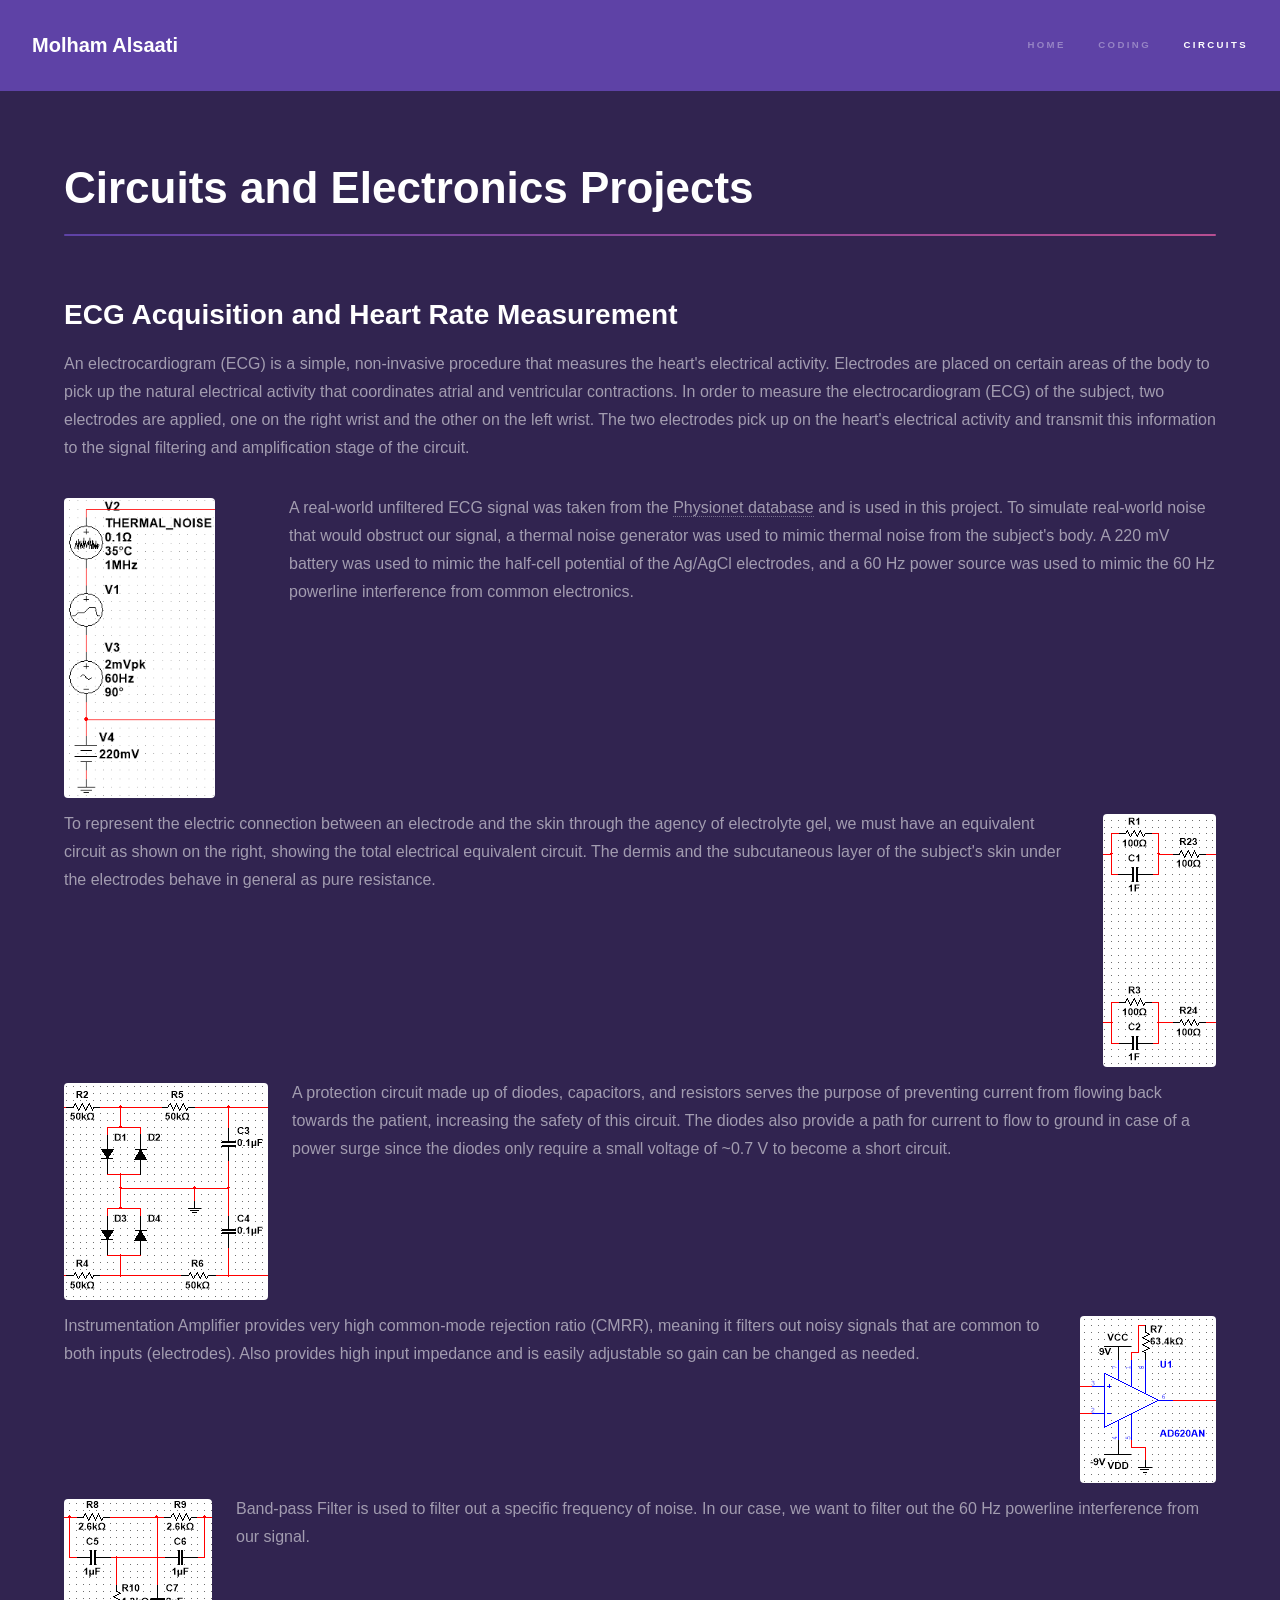
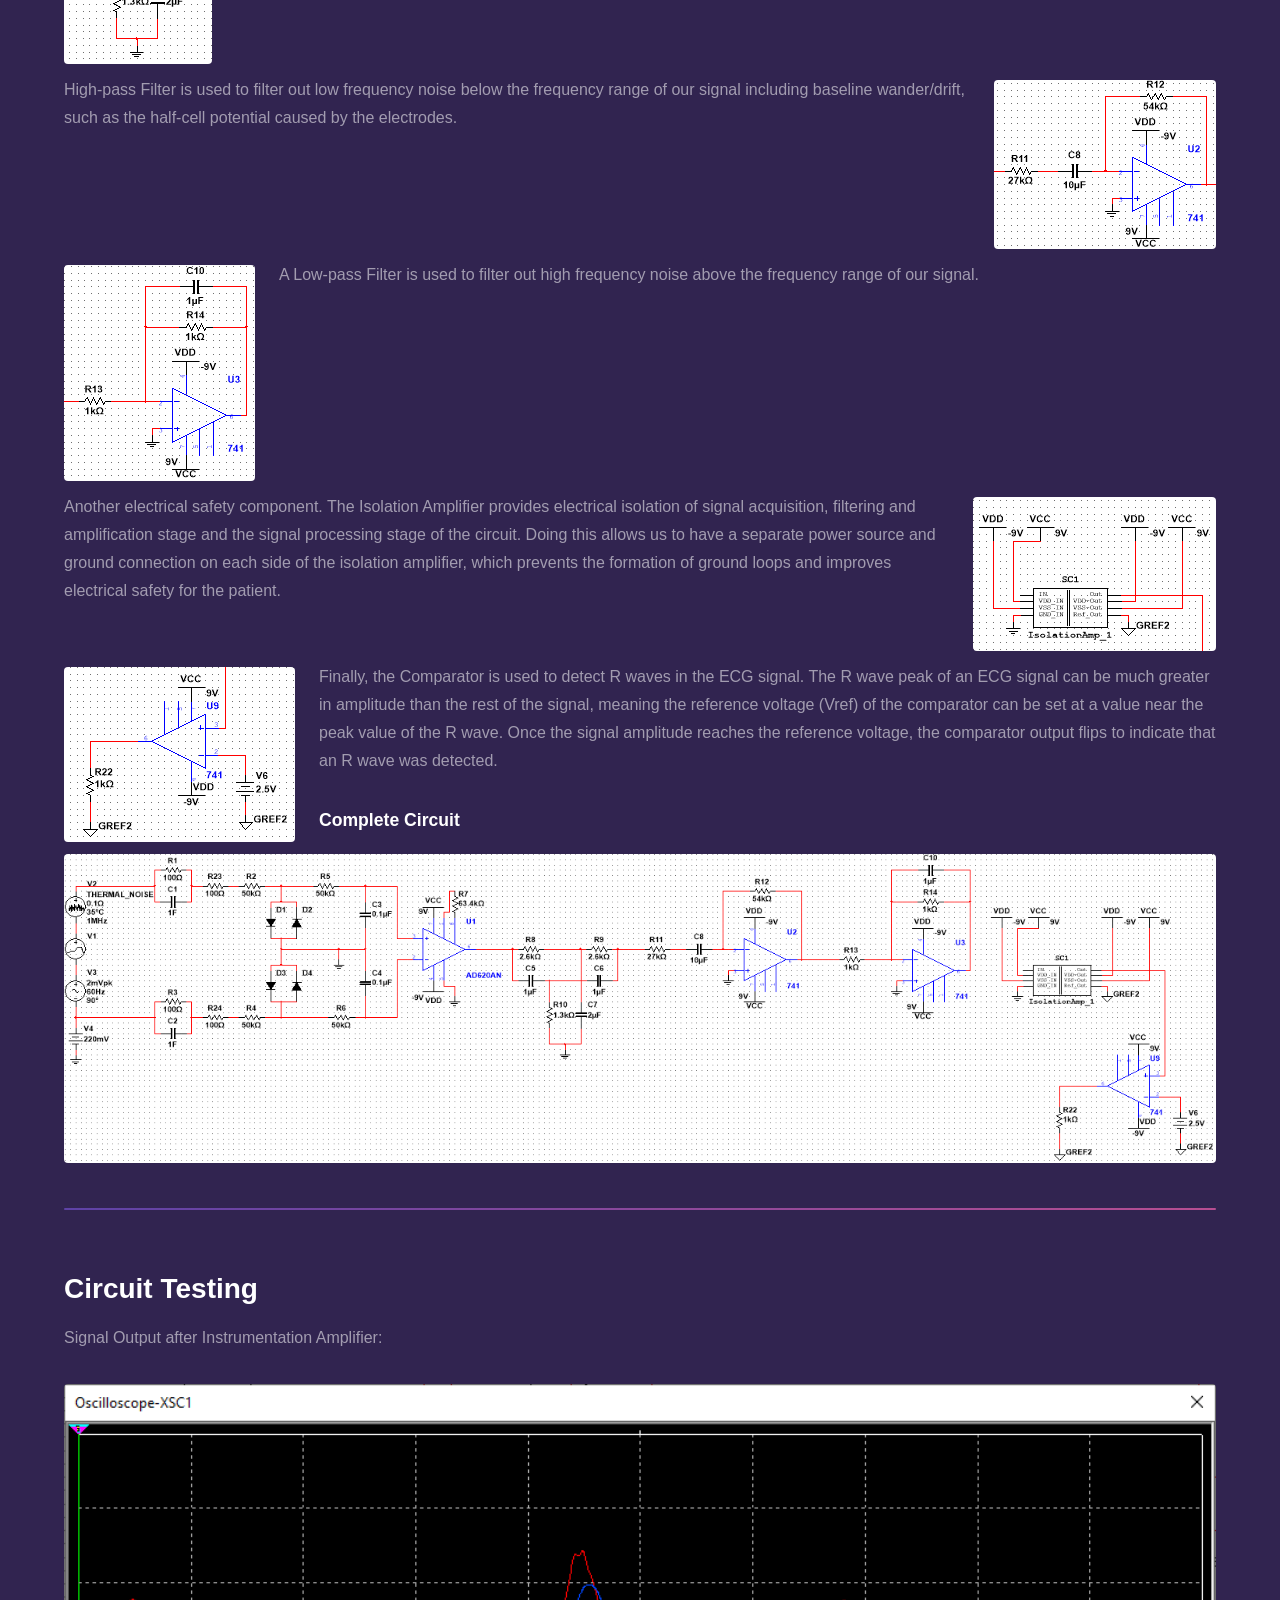
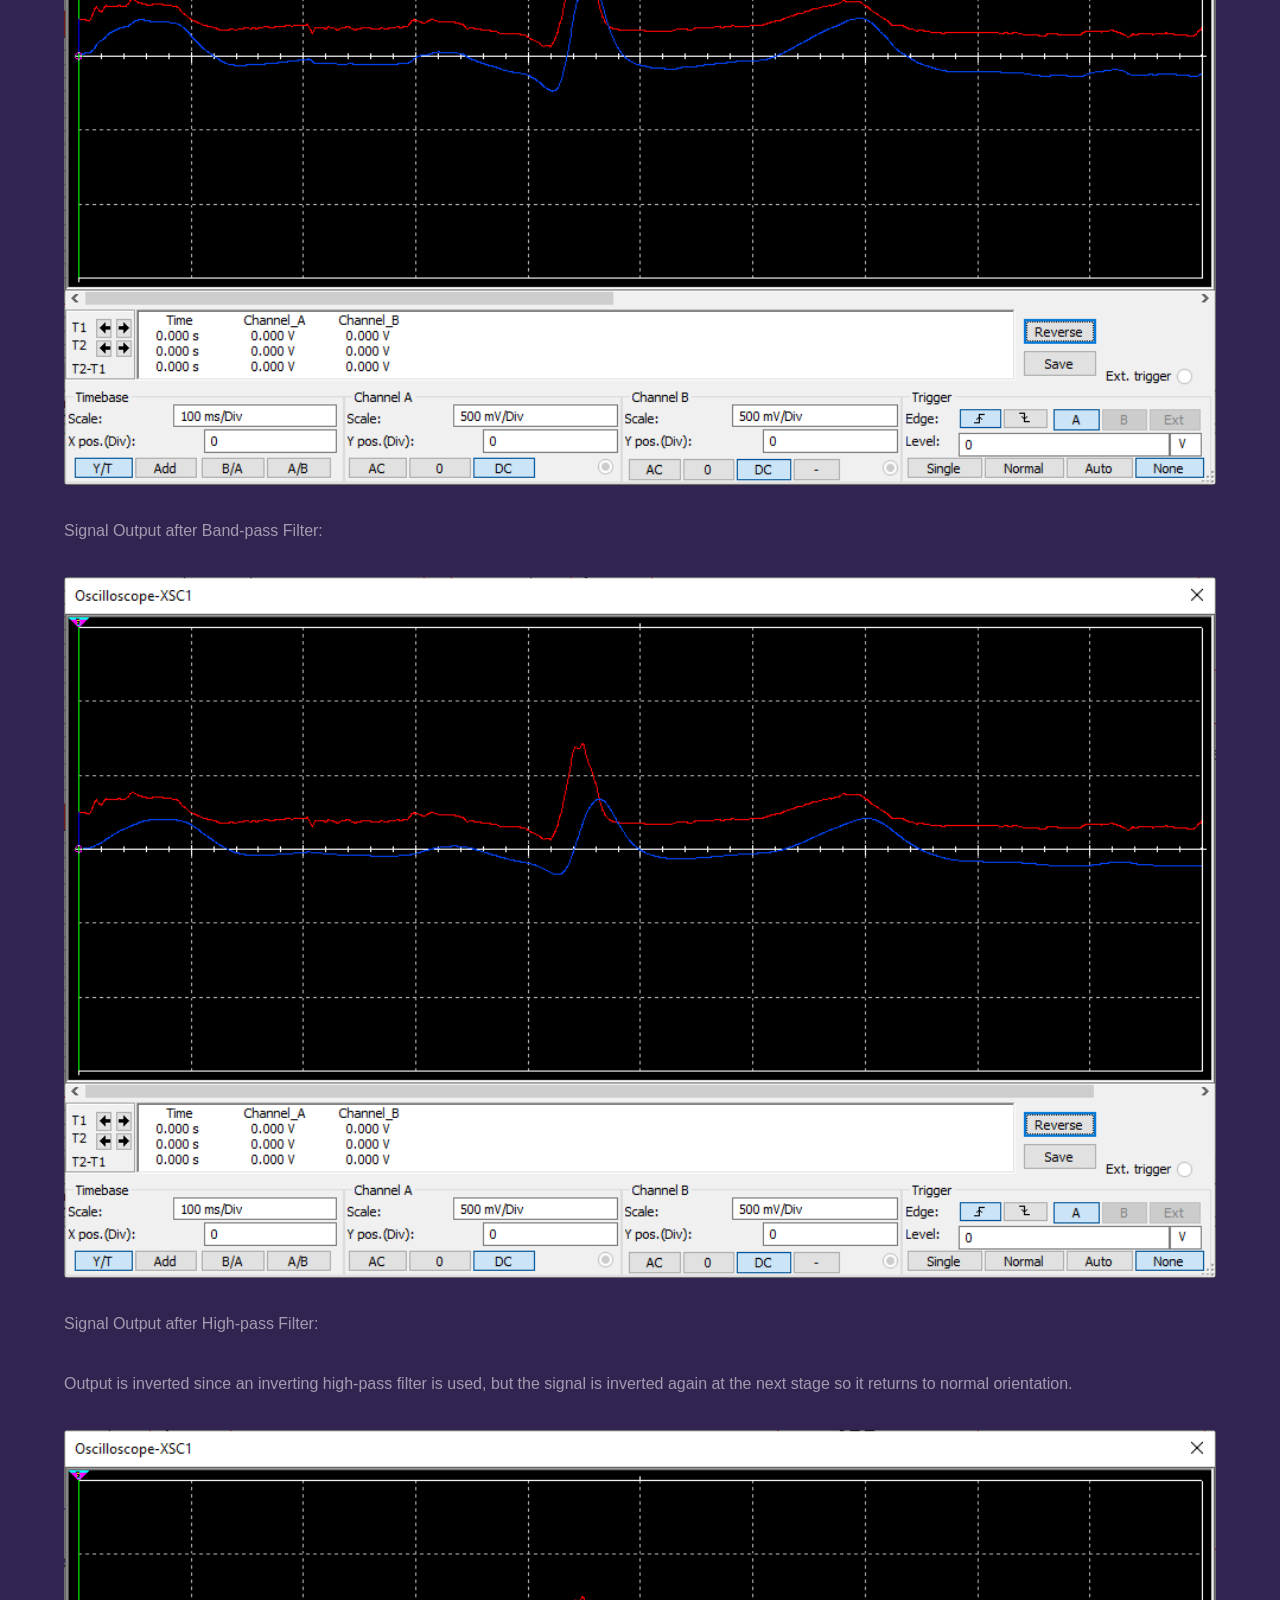
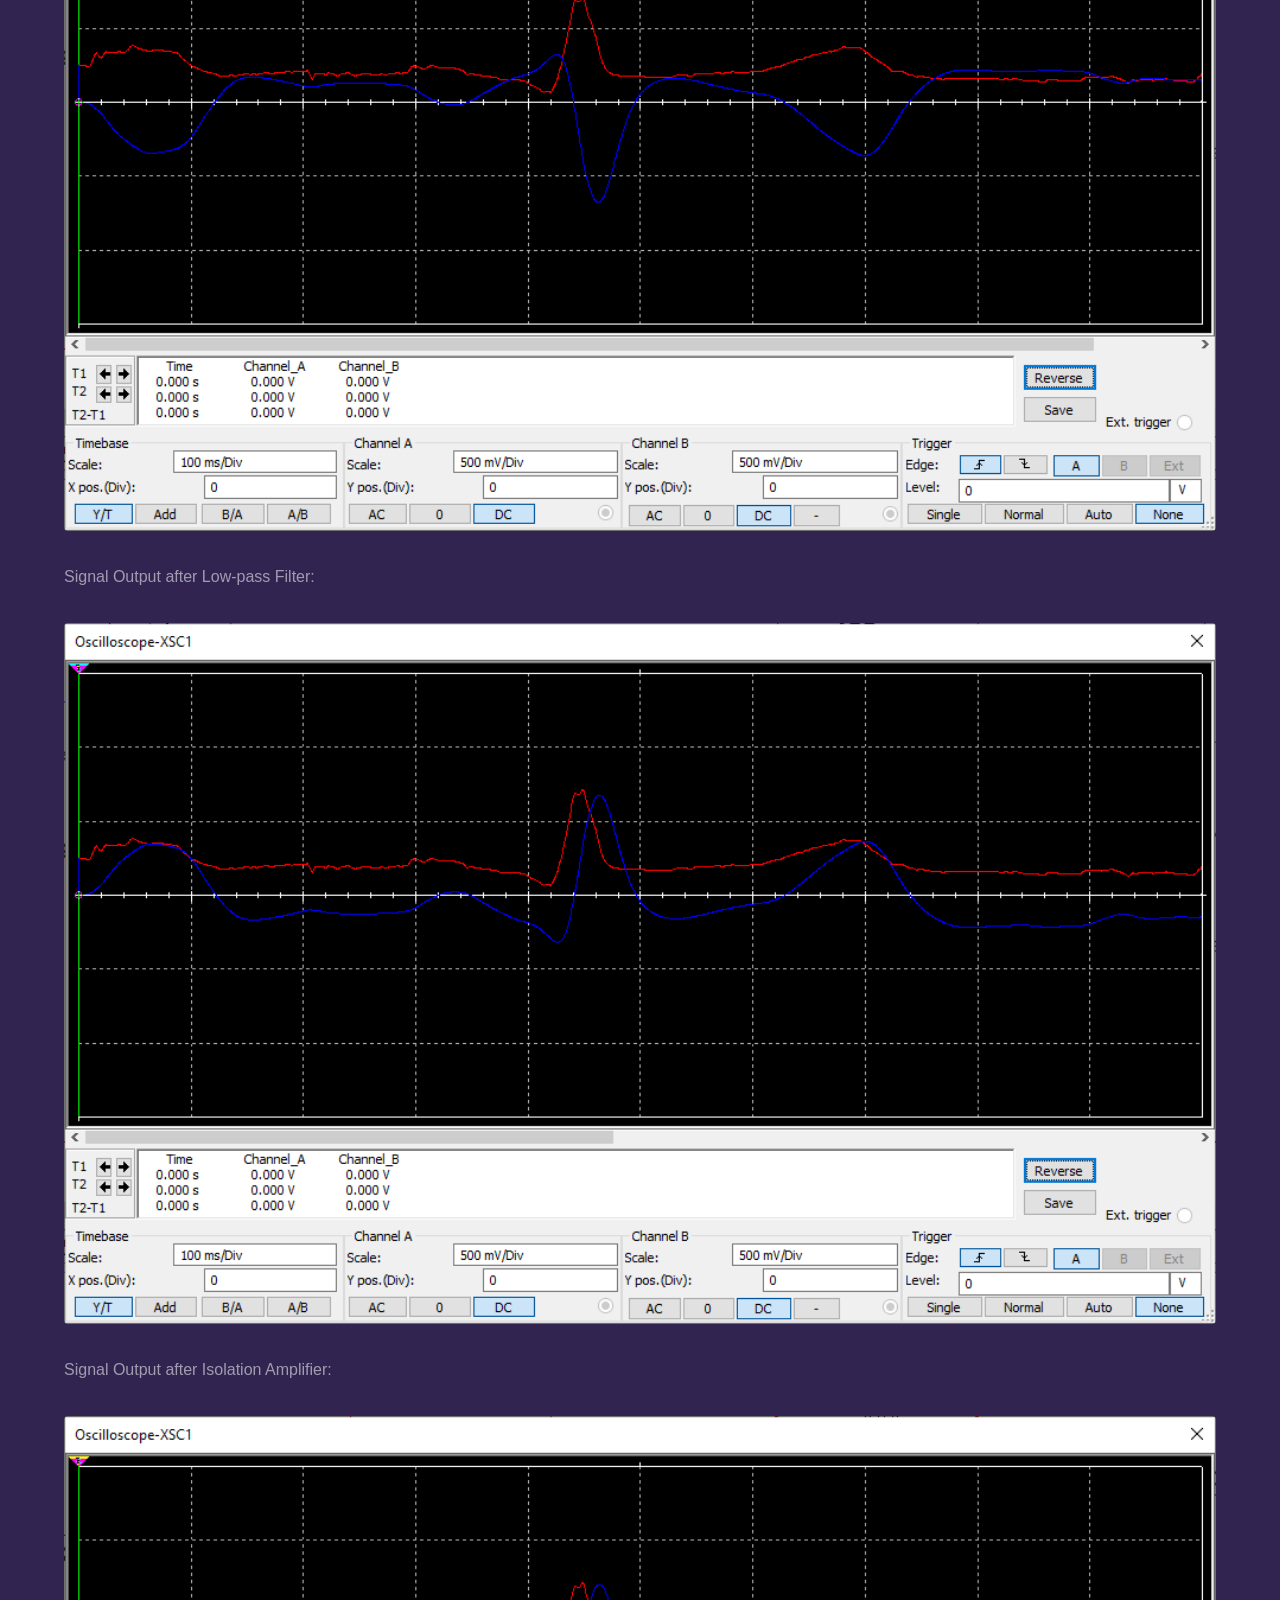
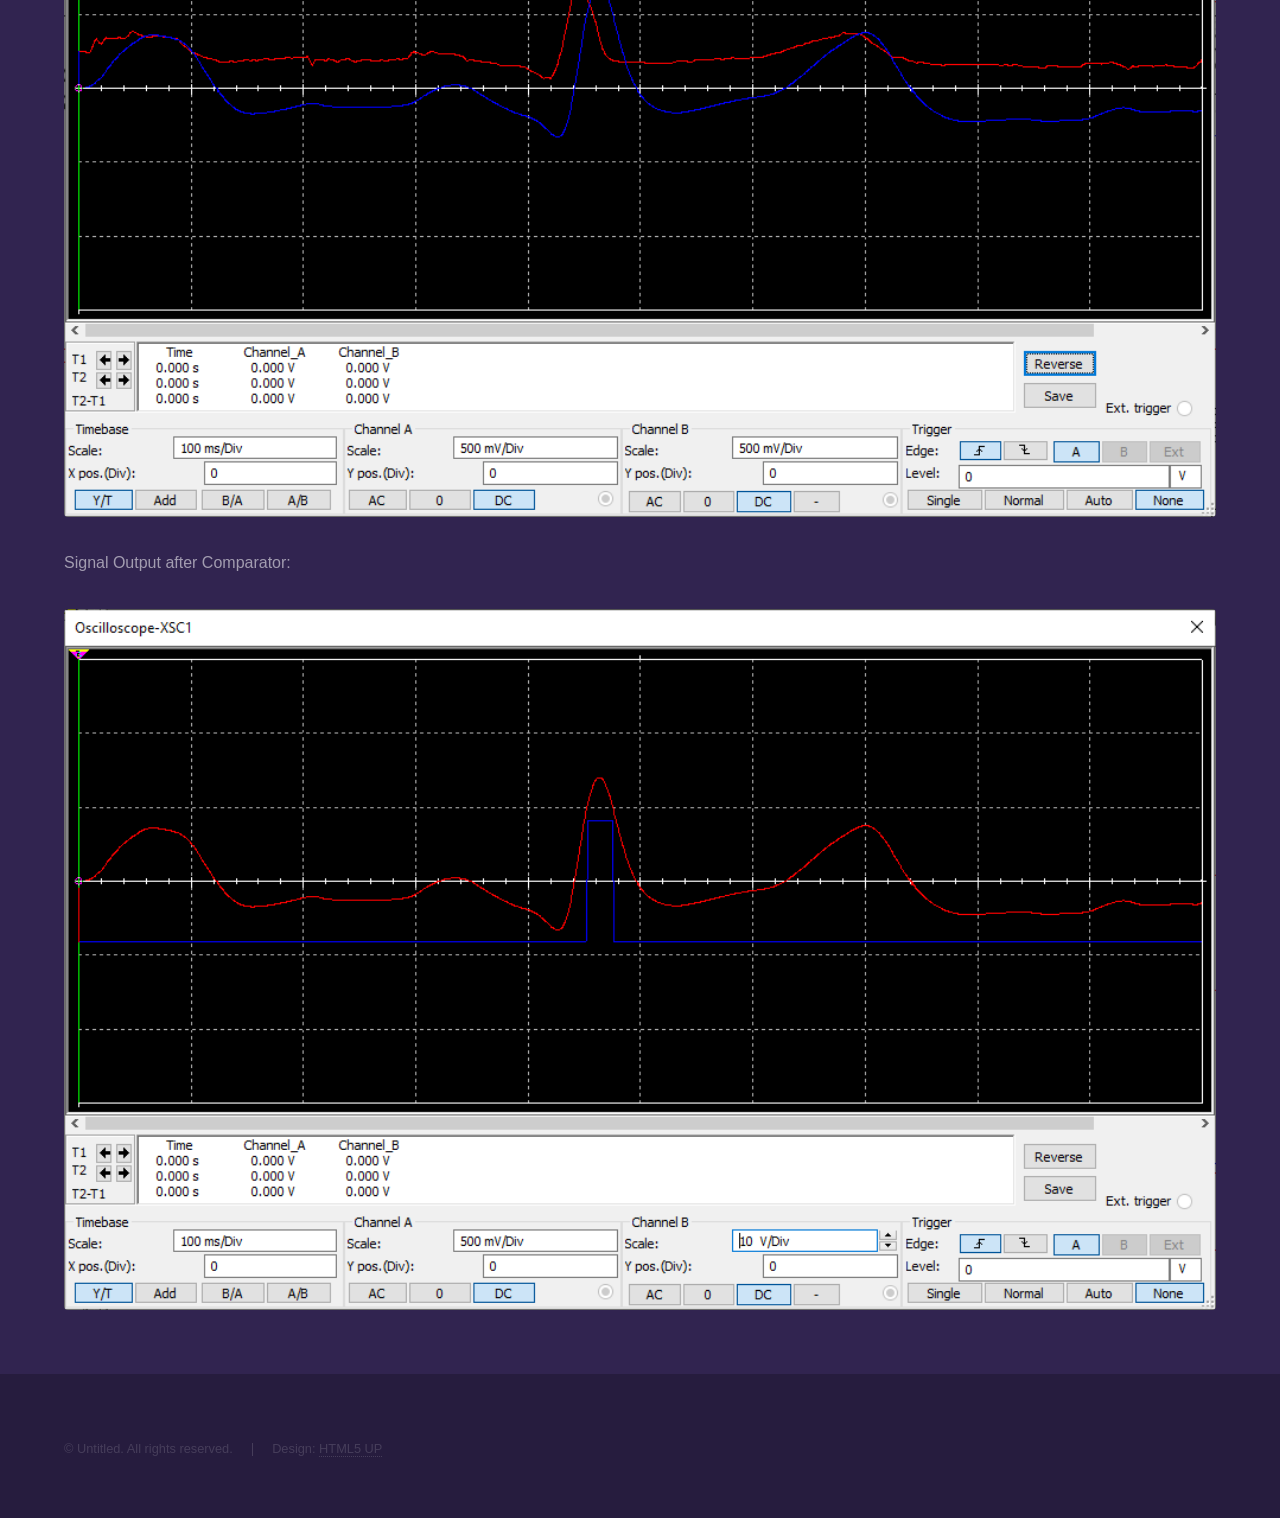
==== commit b48fb31c: "Update circuits.html" ====
--- a/circuits.html
+++ b/circuits.html
@@ -40,7 +40,7 @@
 								pick up on the heart's electrical activity and transmit this information to the signal filtering and
 								amplification stage of the circuit.</p>
 							<p><span class="image left"><img src="images/signal.PNG" alt="" style="width: 75%; height: auto; object-fit: cover;"/></span>A real-world unfiltered ECG
-								signal was taken from the Physionet database and is used in this project. To simulate real-world noise that would obstruct our signal, a thermal 
+								signal was taken from the <a href="https://physionet.org/content/ptb-xl/1.0.3/" target="_blank">Physionet database</a> and is used in this project. To simulate real-world noise that would obstruct our signal, a thermal 
 								noise generator was used to mimic thermal noise from the subject's body. A 220 mV battery was used to mimic the half-cell potential of the Ag/AgCl 
 								electrodes, and a 60 Hz power source was used to mimic the 60 Hz powerline interference from common electronics.</p>
 							<p style="clear: both;"><span class="image right"><img src="images/electrodes.PNG" alt="" style="width: 100%; height: auto; object-fit: cover;"/></span>
@@ -122,4 +122,4 @@
 			<script src="assets/js/main.js"></script>
 
 	</body>
-</html>+</html>
--- a/assets/css/main.css
+++ b/assets/css/main.css
@@ -1,10 +1,9 @@
 @import url(fontawesome-all.min.css);
-@import url("https://fonts.googleapis.com/css?family=Merriweather:300,700,300italic,700italic|Source+Sans+Pro:900");
-
-/*
-	Massively by HTML5 UP
-	html5up.net | @ajlkn
-	Free for personal and commercial use under the CCA 3.0 license (html5up.net/license)
+
+/*
+	Hyperspace by HTML5 UP
+	html5up.net | @ajlkn
+	Free for personal and commercial use under the CCA 3.0 license (html5up.net/license)
 */
 
 html, body, div, span, applet, object,
@@ -29,10 +28,6 @@
 footer, header, hgroup, menu, nav, section {
 	display: block;}
 
-html {
-	scroll-behavior: smooth;
-}
-
 body {
 	line-height: 1;
 }
@@ -41,41 +36,6 @@
 	list-style: none;
 }
 
-#button {
-    display: inline-block;
-    background-color: #ffffff; /* Change button color */
-	color: #000000; /* Text color */
-    width: 50px;
-    height: 50px;
-    text-align: center;
-    line-height: 50px; /* Center the text vertically */
-    border-radius: 50%; /* Make it a circle */
-    position: fixed;
-    bottom: 30px;
-    right: 30px;
-    transition: background-color 0.3s, transform 0.3s, opacity 0.3s;
-    opacity: 0;
-    visibility: hidden;
-    z-index: 1000;
-    font-family: Arial, sans-serif; /* Change font family */
-    text-decoration: none; /* Remove underline on hover */
-    box-shadow: 0 0 10px rgba(0, 0, 0, 0.2); /* Add a subtle shadow */
-  }
-
-  #button:hover {
-    cursor: pointer;
-    background-color: #2c3e50; /* Change button color on hover */
-  }
-
-  #button:active {
-    transform: scale(0.95); /* Add a slight scaling effect on click */
-  }
-
-  #button.show {
-    opacity: 1;
-    visibility: visible;
-  }
-	
 blockquote, q {
 	quotes: none;
 }
@@ -138,7 +98,7 @@
 	}
 
 	body {
-		background-color: #1e252d;
+		background: #312450;
 	}
 
 		body.is-preload *, body.is-preload *:before, body.is-preload *:after {
@@ -154,60 +114,56 @@
 
 /* Type */
 
-	html {
-		font-size: 16pt;
+	body, input, select, textarea {
+		color: rgba(255, 255, 255, 0.55);
+		font-family: Arial, Helvetica, sans-serif;
+		font-size: 16.5pt;
+		font-weight: normal;
+		line-height: 1.75;
 	}
 
 		@media screen and (max-width: 1680px) {
 
-			html {
+			body, input, select, textarea {
+				font-size: 13pt;
+			}
+
+		}
+
+		@media screen and (max-width: 1280px) {
+
+			body, input, select, textarea {
 				font-size: 12pt;
 			}
 
 		}
 
-		@media screen and (max-width: 1280px) {
-
-			html {
+		@media screen and (max-width: 360px) {
+
+			body, input, select, textarea {
 				font-size: 11pt;
 			}
 
 		}
 
-		@media screen and (max-width: 360px) {
-
-			html {
-				font-size: 10pt;
-			}
-
-		}
-
-	body {
-		color: #212931;
-	}
-
-	body, input, select, textarea {
-		font-family: "Merriweather", Georgia, serif;
-		font-weight: 300;
-		font-size: 1rem;
-		line-height: 2.375;
-	}
-
 	a {
-		-moz-transition: color 0.2s ease-in-out, background-color 0.2s ease-in-out, border-color 0.2s ease-in-out, box-shadow 0.2s ease-in-out;
-		-webkit-transition: color 0.2s ease-in-out, background-color 0.2s ease-in-out, border-color 0.2s ease-in-out, box-shadow 0.2s ease-in-out;
-		-ms-transition: color 0.2s ease-in-out, background-color 0.2s ease-in-out, border-color 0.2s ease-in-out, box-shadow 0.2s ease-in-out;
-		transition: color 0.2s ease-in-out, background-color 0.2s ease-in-out, border-color 0.2s ease-in-out, box-shadow 0.2s ease-in-out;
-		border-bottom: dotted 1px;
+		-moz-transition: color 0.2s ease, border-bottom-color 0.2s ease;
+		-webkit-transition: color 0.2s ease, border-bottom-color 0.2s ease;
+		-ms-transition: color 0.2s ease, border-bottom-color 0.2s ease;
+		transition: color 0.2s ease, border-bottom-color 0.2s ease;
+		border-bottom: dotted 1px rgba(255, 255, 255, 0.35);
+		color: inherit;
 		text-decoration: none;
 	}
 
 		a:hover {
 			border-bottom-color: transparent;
+			color: #ffffff;
 		}
 
 	strong, b {
-		font-weight: 600;
+		color: #ffffff;
+		font-weight: bold;
 	}
 
 	em, i {
@@ -215,103 +171,148 @@
 	}
 
 	p {
-		text-align: justify;
-		margin: 0 0 2rem 0;
+		margin: 0 0 2em 0;
 	}
 
 	h1, h2, h3, h4, h5, h6 {
-		font-family: "Source Sans Pro", Helvetica, sans-serif;
-		font-weight: 900;
+		color: #ffffff;
+		font-weight: bold;
 		line-height: 1.5;
-		letter-spacing: 0.075em;
-		text-transform: uppercase;
-		margin: 0 0 1rem 0;
+		margin: 0 0 0.5em 0;
 	}
 
 		h1 a, h2 a, h3 a, h4 a, h5 a, h6 a {
-			border-bottom: 0;
 			color: inherit;
 			text-decoration: none;
 		}
 
 	h1 {
-		font-size: 4rem;
-		line-height: 1.1;
-		margin: 0 0 2rem 0;
-	}
+		font-size: 2.75em;
+	}
+
+		h1.major {
+			margin: 0 0 1.3em 0;
+			position: relative;
+			padding-bottom: 0.35em;
+		}
+
+			h1.major:after {
+				background-image: -moz-linear-gradient(to right, #5e42a6, #b74e91);
+				background-image: -webkit-linear-gradient(to right, #5e42a6, #b74e91);
+				background-image: -ms-linear-gradient(to right, #5e42a6, #b74e91);
+				background-image: linear-gradient(to right, #5e42a6, #b74e91);
+				-moz-transition: max-width 0.2s ease;
+				-webkit-transition: max-width 0.2s ease;
+				-ms-transition: max-width 0.2s ease;
+				transition: max-width 0.2s ease;
+				border-radius: 0.2em;
+				bottom: 0;
+				content: '';
+				height: 0.05em;
+				position: absolute;
+				right: 0;
+				width: 100%;
+			}
 
 	h2 {
-		font-size: 1.75rem;
-		line-height: 1.3;
-		margin: 0 0 1.5rem 0;
+		font-size: 1.75em;
 	}
 
 	h3 {
-		font-size: 1.25rem;
-		margin: 0 0 1.5rem 0;
+		font-size: 1.1em;
 	}
 
 	h4 {
-		font-size: 1rem;
+		font-size: 1em;
 	}
 
 	h5 {
-		font-size: 0.9rem;
+		font-size: 0.8em;
 	}
 
 	h6 {
-		font-size: 0.8rem;
+		font-size: 0.6em;
+	}
+
+	@media screen and (max-width: 736px) {
+
+		h1 {
+			font-size: 2em;
+		}
+
+		h2 {
+			font-size: 1.25em;
+		}
+
+		h3 {
+			font-size: 1em;
+		}
+
+		h4 {
+			font-size: 0.8em;
+		}
+
+		h5 {
+			font-size: 0.6em;
+		}
+
+		h6 {
+			font-size: 0.6em;
+		}
+
 	}
 
 	sub {
-		font-size: 0.8rem;
+		font-size: 0.8em;
 		position: relative;
-		top: 0.5rem;
+		top: 0.5em;
 	}
 
 	sup {
-		font-size: 0.8rem;
+		font-size: 0.8em;
 		position: relative;
-		top: -0.5rem;
+		top: -0.5em;
 	}
 
 	blockquote {
-		border-left: solid 4px;
+		border-left: solid 4px rgba(255, 255, 255, 0.15);
 		font-style: italic;
-		margin: 0 0 2rem 0;
-		padding: 0.5rem 0 0.5rem 2rem;
+		margin: 0 0 2em 0;
+		padding: 0.5em 0 0.5em 2em;
 	}
 
 	code {
-		border: solid 2px;
+		background: rgba(255, 255, 255, 0.05);
+		border-radius: 0.25em;
+		border: solid 1px rgba(255, 255, 255, 0.15);
 		font-family: "Courier New", monospace;
-		font-size: 0.9rem;
-		margin: 0 0.25rem;
-		padding: 0.25rem 0.65rem;
+		font-size: 0.9em;
+		margin: 0 0.25em;
+		padding: 0.25em 0.65em;
 	}
 
 	pre {
 		-webkit-overflow-scrolling: touch;
 		font-family: "Courier New", monospace;
-		font-size: 0.9rem;
-		margin: 0 0 2rem 0;
+		font-size: 0.9em;
+		margin: 0 0 2em 0;
 	}
 
 		pre code {
 			display: block;
-			line-height: 1.75;
-			padding: 1rem 1.5rem;
+			line-height: 1.75em;
+			padding: 1em 1.5em;
 			overflow-x: auto;
 		}
 
 	hr {
 		border: 0;
-		border-bottom: solid 2px;
-		margin: 3rem 0;
+		border-bottom: solid 1px rgba(255, 255, 255, 0.15);
+		margin: 2em 0;
 	}
 
 		hr.major {
-			margin: 5rem 0;
+			margin: 3em 0;
 		}
 
 	.align-left {
@@ -324,41 +325,6 @@
 
 	.align-right {
 		text-align: right;
-	}
-
-	input, select, textarea {
-		color: #212931;
-	}
-
-	a {
-		color: #212931;
-		border-bottom-color: rgba(33, 41, 49, 0.5);
-	}
-
-		a:hover {
-			border-bottom-color: transparent;
-			color: #18bfef !important;
-		}
-
-	strong, b {
-		color: #212931;
-	}
-
-	h1, h2, h3, h4, h5, h6 {
-		color: #212931;
-	}
-
-	blockquote {
-		border-left-color: #eeeeee;
-	}
-
-	code {
-		background: rgba(220, 220, 220, 0.25);
-		border-color: #eeeeee;
-	}
-
-	hr {
-		border-bottom-color: #eeeeee;
 	}
 
 /* Row */
@@ -504,104 +470,104 @@
 
 		.row.gtr-0 {
 			margin-top: 0;
-			margin-left: 0rem;
+			margin-left: 0em;
 		}
 
 			.row.gtr-0 > * {
-				padding: 0 0 0 0rem;
+				padding: 0 0 0 0em;
 			}
 
 			.row.gtr-0.gtr-uniform {
-				margin-top: 0rem;
+				margin-top: 0em;
 			}
 
 				.row.gtr-0.gtr-uniform > * {
-					padding-top: 0rem;
+					padding-top: 0em;
 				}
 
 		.row.gtr-25 {
 			margin-top: 0;
-			margin-left: -0.375rem;
+			margin-left: -0.375em;
 		}
 
 			.row.gtr-25 > * {
-				padding: 0 0 0 0.375rem;
+				padding: 0 0 0 0.375em;
 			}
 
 			.row.gtr-25.gtr-uniform {
-				margin-top: -0.375rem;
+				margin-top: -0.375em;
 			}
 
 				.row.gtr-25.gtr-uniform > * {
-					padding-top: 0.375rem;
+					padding-top: 0.375em;
 				}
 
 		.row.gtr-50 {
 			margin-top: 0;
-			margin-left: -0.75rem;
+			margin-left: -0.75em;
 		}
 
 			.row.gtr-50 > * {
-				padding: 0 0 0 0.75rem;
+				padding: 0 0 0 0.75em;
 			}
 
 			.row.gtr-50.gtr-uniform {
-				margin-top: -0.75rem;
+				margin-top: -0.75em;
 			}
 
 				.row.gtr-50.gtr-uniform > * {
-					padding-top: 0.75rem;
+					padding-top: 0.75em;
 				}
 
 		.row {
 			margin-top: 0;
-			margin-left: -1.5rem;
+			margin-left: -1.5em;
 		}
 
 			.row > * {
-				padding: 0 0 0 1.5rem;
+				padding: 0 0 0 1.5em;
 			}
 
 			.row.gtr-uniform {
-				margin-top: -1.5rem;
+				margin-top: -1.5em;
 			}
 
 				.row.gtr-uniform > * {
-					padding-top: 1.5rem;
+					padding-top: 1.5em;
 				}
 
 		.row.gtr-150 {
 			margin-top: 0;
-			margin-left: -2.25rem;
+			margin-left: -2.25em;
 		}
 
 			.row.gtr-150 > * {
-				padding: 0 0 0 2.25rem;
+				padding: 0 0 0 2.25em;
 			}
 
 			.row.gtr-150.gtr-uniform {
-				margin-top: -2.25rem;
+				margin-top: -2.25em;
 			}
 
 				.row.gtr-150.gtr-uniform > * {
-					padding-top: 2.25rem;
+					padding-top: 2.25em;
 				}
 
 		.row.gtr-200 {
 			margin-top: 0;
-			margin-left: -3rem;
+			margin-left: -3em;
 		}
 
 			.row.gtr-200 > * {
-				padding: 0 0 0 3rem;
+				padding: 0 0 0 3em;
 			}
 
 			.row.gtr-200.gtr-uniform {
-				margin-top: -3rem;
+				margin-top: -3em;
 			}
 
 				.row.gtr-200.gtr-uniform > * {
-					padding-top: 3rem;
+					padding-top: 3em;
 				}
 
 		@media screen and (max-width: 1680px) {
@@ -747,104 +713,104 @@
 
 				.row.gtr-0 {
 					margin-top: 0;
-					margin-left: 0rem;
+					margin-left: 0em;
 				}
 
 					.row.gtr-0 > * {
-						padding: 0 0 0 0rem;
+						padding: 0 0 0 0em;
 					}
 
 					.row.gtr-0.gtr-uniform {
-						margin-top: 0rem;
+						margin-top: 0em;
 					}
 
 						.row.gtr-0.gtr-uniform > * {
-							padding-top: 0rem;
+							padding-top: 0em;
 						}
 
 				.row.gtr-25 {
 					margin-top: 0;
-					margin-left: -0.375rem;
+					margin-left: -0.375em;
 				}
 
 					.row.gtr-25 > * {
-						padding: 0 0 0 0.375rem;
+						padding: 0 0 0 0.375em;
 					}
 
 					.row.gtr-25.gtr-uniform {
-						margin-top: -0.375rem;
+						margin-top: -0.375em;
 					}
 
 						.row.gtr-25.gtr-uniform > * {
-							padding-top: 0.375rem;
+							padding-top: 0.375em;
 						}
 
 				.row.gtr-50 {
 					margin-top: 0;
-					margin-left: -0.75rem;
+					margin-left: -0.75em;
 				}
 
 					.row.gtr-50 > * {
-						padding: 0 0 0 0.75rem;
+						padding: 0 0 0 0.75em;
 					}
 
 					.row.gtr-50.gtr-uniform {
-						margin-top: -0.75rem;
+						margin-top: -0.75em;
 					}
 
 						.row.gtr-50.gtr-uniform > * {
-							padding-top: 0.75rem;
+							padding-top: 0.75em;
 						}
 
 				.row {
 					margin-top: 0;
-					margin-left: -1.5rem;
+					margin-left: -1.5em;
 				}
 
 					.row > * {
-						padding: 0 0 0 1.5rem;
+						padding: 0 0 0 1.5em;
 					}
 
 					.row.gtr-uniform {
-						margin-top: -1.5rem;
+						margin-top: -1.5em;
 					}
 
 						.row.gtr-uniform > * {
-							padding-top: 1.5rem;
+							padding-top: 1.5em;
 						}
 
 				.row.gtr-150 {
 					margin-top: 0;
-					margin-left: -2.25rem;
+					margin-left: -2.25em;
 				}
 
 					.row.gtr-150 > * {
-						padding: 0 0 0 2.25rem;
+						padding: 0 0 0 2.25em;
 					}
 
 					.row.gtr-150.gtr-uniform {
-						margin-top: -2.25rem;
+						margin-top: -2.25em;
 					}
 
 						.row.gtr-150.gtr-uniform > * {
-							padding-top: 2.25rem;
+							padding-top: 2.25em;
 						}
 
 				.row.gtr-200 {
 					margin-top: 0;
-					margin-left: -3rem;
+					margin-left: -3em;
 				}
 
 					.row.gtr-200 > * {
-						padding: 0 0 0 3rem;
+						padding: 0 0 0 3em;
 					}
 
 					.row.gtr-200.gtr-uniform {
-						margin-top: -3rem;
+						margin-top: -3em;
 					}
 
 						.row.gtr-200.gtr-uniform > * {
-							padding-top: 3rem;
+							padding-top: 3em;
 						}
 
 		}
@@ -992,104 +958,104 @@
 
 				.row.gtr-0 {
 					margin-top: 0;
-					margin-left: 0rem;
+					margin-left: 0em;
 				}
 
 					.row.gtr-0 > * {
-						padding: 0 0 0 0rem;
+						padding: 0 0 0 0em;
 					}
 
 					.row.gtr-0.gtr-uniform {
-						margin-top: 0rem;
+						margin-top: 0em;
 					}
 
 						.row.gtr-0.gtr-uniform > * {
-							padding-top: 0rem;
+							padding-top: 0em;
 						}
 
 				.row.gtr-25 {
 					margin-top: 0;
-					margin-left: -0.375rem;
+					margin-left: -0.375em;
 				}
 
 					.row.gtr-25 > * {
-						padding: 0 0 0 0.375rem;
+						padding: 0 0 0 0.375em;
 					}
 
 					.row.gtr-25.gtr-uniform {
-						margin-top: -0.375rem;
+						margin-top: -0.375em;
 					}
 
 						.row.gtr-25.gtr-uniform > * {
-							padding-top: 0.375rem;
+							padding-top: 0.375em;
 						}
 
 				.row.gtr-50 {
 					margin-top: 0;
-					margin-left: -0.75rem;
+					margin-left: -0.75em;
 				}
 
 					.row.gtr-50 > * {
-						padding: 0 0 0 0.75rem;
+						padding: 0 0 0 0.75em;
 					}
 
 					.row.gtr-50.gtr-uniform {
-						margin-top: -0.75rem;
+						margin-top: -0.75em;
 					}
 
 						.row.gtr-50.gtr-uniform > * {
-							padding-top: 0.75rem;
+							padding-top: 0.75em;
 						}
 
 				.row {
 					margin-top: 0;
-					margin-left: -1.5rem;
+					margin-left: -1.5em;
 				}
 
 					.row > * {
-						padding: 0 0 0 1.5rem;
+						padding: 0 0 0 1.5em;
 					}
 
 					.row.gtr-uniform {
-						margin-top: -1.5rem;
+						margin-top: -1.5em;
 					}
 
 						.row.gtr-uniform > * {
-							padding-top: 1.5rem;
+							padding-top: 1.5em;
 						}
 
 				.row.gtr-150 {
 					margin-top: 0;
-					margin-left: -2.25rem;
+					margin-left: -2.25em;
 				}
 
 					.row.gtr-150 > * {
-						padding: 0 0 0 2.25rem;
+						padding: 0 0 0 2.25em;
 					}
 
 					.row.gtr-150.gtr-uniform {
-						margin-top: -2.25rem;
+						margin-top: -2.25em;
 					}
 
 						.row.gtr-150.gtr-uniform > * {
-							padding-top: 2.25rem;
+							padding-top: 2.25em;
 						}
 
 				.row.gtr-200 {
 					margin-top: 0;
-					margin-left: -3rem;
+					margin-left: -3em;
 				}
 
 					.row.gtr-200 > * {
-						padding: 0 0 0 3rem;
+						padding: 0 0 0 3em;
 					}
 
 					.row.gtr-200.gtr-uniform {
-						margin-top: -3rem;
+						margin-top: -3em;
 					}
 
 						.row.gtr-200.gtr-uniform > * {
-							padding-top: 3rem;
+							padding-top: 3em;
 						}
 
 		}
@@ -1237,104 +1203,104 @@
 
 				.row.gtr-0 {
 					margin-top: 0;
-					margin-left: 0rem;
+					margin-left: 0em;
 				}
 
 					.row.gtr-0 > * {
-						padding: 0 0 0 0rem;
+						padding: 0 0 0 0em;
 					}
 
 					.row.gtr-0.gtr-uniform {
-						margin-top: 0rem;
+						margin-top: 0em;
 					}
 
 						.row.gtr-0.gtr-uniform > * {
-							padding-top: 0rem;
+							padding-top: 0em;
 						}
 
 				.row.gtr-25 {
 					margin-top: 0;
-					margin-left: -0.375rem;
+					margin-left: -0.375em;
 				}
 
 					.row.gtr-25 > * {
-						padding: 0 0 0 0.375rem;
+						padding: 0 0 0 0.375em;
 					}
 
 					.row.gtr-25.gtr-uniform {
-						margin-top: -0.375rem;
+						margin-top: -0.375em;
 					}
 
 						.row.gtr-25.gtr-uniform > * {
-							padding-top: 0.375rem;
+							padding-top: 0.375em;
 						}
 
 				.row.gtr-50 {
 					margin-top: 0;
-					margin-left: -0.75rem;
+					margin-left: -0.75em;
 				}
 
 					.row.gtr-50 > * {
-						padding: 0 0 0 0.75rem;
+						padding: 0 0 0 0.75em;
 					}
 
 					.row.gtr-50.gtr-uniform {
-						margin-top: -0.75rem;
+						margin-top: -0.75em;
 					}
 
 						.row.gtr-50.gtr-uniform > * {
-							padding-top: 0.75rem;
+							padding-top: 0.75em;
 						}
 
 				.row {
 					margin-top: 0;
-					margin-left: -1.5rem;
+					margin-left: -1.5em;
 				}
 
 					.row > * {
-						padding: 0 0 0 1.5rem;
+						padding: 0 0 0 1.5em;
 					}
 
 					.row.gtr-uniform {
-						margin-top: -1.5rem;
+						margin-top: -1.5em;
 					}
 
 						.row.gtr-uniform > * {
-							padding-top: 1.5rem;
+							padding-top: 1.5em;
 						}
 
 				.row.gtr-150 {
 					margin-top: 0;
-					margin-left: -2.25rem;
+					margin-left: -2.25em;
 				}
 
 					.row.gtr-150 > * {
-						padding: 0 0 0 2.25rem;
+						padding: 0 0 0 2.25em;
 					}
 
 					.row.gtr-150.gtr-uniform {
-						margin-top: -2.25rem;
+						margin-top: -2.25em;
 					}
 
 						.row.gtr-150.gtr-uniform > * {
-							padding-top: 2.25rem;
+							padding-top: 2.25em;
 						}
 
 				.row.gtr-200 {
 					margin-top: 0;
-					margin-left: -3rem;
+					margin-left: -3em;
 				}
 
 					.row.gtr-200 > * {
-						padding: 0 0 0 3rem;
+						padding: 0 0 0 3em;
 					}
 
 					.row.gtr-200.gtr-uniform {
-						margin-top: -3rem;
+						margin-top: -3em;
 					}
 
 						.row.gtr-200.gtr-uniform > * {
-							padding-top: 3rem;
+							padding-top: 3em;
 						}
 
 		}
@@ -1482,104 +1448,104 @@
 
 				.row.gtr-0 {
 					margin-top: 0;
-					margin-left: 0rem;
+					margin-left: 0em;
 				}
 
 					.row.gtr-0 > * {
-						padding: 0 0 0 0rem;
+						padding: 0 0 0 0em;
 					}
 
 					.row.gtr-0.gtr-uniform {
-						margin-top: 0rem;
+						margin-top: 0em;
 					}
 
 						.row.gtr-0.gtr-uniform > * {
-							padding-top: 0rem;
+							padding-top: 0em;
 						}
 
 				.row.gtr-25 {
 					margin-top: 0;
-					margin-left: -0.375rem;
+					margin-left: -0.375em;
 				}
 
 					.row.gtr-25 > * {
-						padding: 0 0 0 0.375rem;
+						padding: 0 0 0 0.375em;
 					}
 
 					.row.gtr-25.gtr-uniform {
-						margin-top: -0.375rem;
+						margin-top: -0.375em;
 					}
 
 						.row.gtr-25.gtr-uniform > * {
-							padding-top: 0.375rem;
+							padding-top: 0.375em;
 						}
 
 				.row.gtr-50 {
 					margin-top: 0;
-					margin-left: -0.75rem;
+					margin-left: -0.75em;
 				}
 
 					.row.gtr-50 > * {
-						padding: 0 0 0 0.75rem;
+						padding: 0 0 0 0.75em;
 					}
 
 					.row.gtr-50.gtr-uniform {
-						margin-top: -0.75rem;
+						margin-top: -0.75em;
 					}
 
 						.row.gtr-50.gtr-uniform > * {
-							padding-top: 0.75rem;
+							padding-top: 0.75em;
 						}
 
 				.row {
 					margin-top: 0;
-					margin-left: -1.5rem;
+					margin-left: -1.5em;
 				}
 
 					.row > * {
-						padding: 0 0 0 1.5rem;
+						padding: 0 0 0 1.5em;
 					}
 
 					.row.gtr-uniform {
-						margin-top: -1.5rem;
+						margin-top: -1.5em;
 					}
 
 						.row.gtr-uniform > * {
-							padding-top: 1.5rem;
+							padding-top: 1.5em;
 						}
 
 				.row.gtr-150 {
 					margin-top: 0;
-					margin-left: -2.25rem;
+					margin-left: -2.25em;
 				}
 
 					.row.gtr-150 > * {
-						padding: 0 0 0 2.25rem;
+						padding: 0 0 0 2.25em;
 					}
 
 					.row.gtr-150.gtr-uniform {
-						margin-top: -2.25rem;
+						margin-top: -2.25em;
 					}
 
 						.row.gtr-150.gtr-uniform > * {
-							padding-top: 2.25rem;
+							padding-top: 2.25em;
 						}
 
 				.row.gtr-200 {
 					margin-top: 0;
-					margin-left: -3rem;
+					margin-left: -3em;
 				}
 
 					.row.gtr-200 > * {
-						padding: 0 0 0 3rem;
+						padding: 0 0 0 3em;
 					}
 
 					.row.gtr-200.gtr-uniform {
-						margin-top: -3rem;
+						margin-top: -3em;
 					}
 
 						.row.gtr-200.gtr-uniform > * {
-							padding-top: 3rem;
+							padding-top: 3em;
 						}
 
 		}
@@ -1727,359 +1693,115 @@
 
 				.row.gtr-0 {
 					margin-top: 0;
-					margin-left: 0rem;
+					margin-left: 0em;
 				}
 
 					.row.gtr-0 > * {
-						padding: 0 0 0 0rem;
+						padding: 0 0 0 0em;
 					}
 
 					.row.gtr-0.gtr-uniform {
-						margin-top: 0rem;
+						margin-top: 0em;
 					}
 
 						.row.gtr-0.gtr-uniform > * {
-							padding-top: 0rem;
+							padding-top: 0em;
 						}
 
 				.row.gtr-25 {
 					margin-top: 0;
-					margin-left: -0.375rem;
+					margin-left: -0.375em;
 				}
 
 					.row.gtr-25 > * {
-						padding: 0 0 0 0.375rem;
+						padding: 0 0 0 0.375em;
 					}
 
 					.row.gtr-25.gtr-uniform {
-						margin-top: -0.375rem;
+						margin-top: -0.375em;
 					}
 
 						.row.gtr-25.gtr-uniform > * {
-							padding-top: 0.375rem;
+							padding-top: 0.375em;
 						}
 
 				.row.gtr-50 {
 					margin-top: 0;
-					margin-left: -0.75rem;
+					margin-left: -0.75em;
 				}
 
 					.row.gtr-50 > * {
-						padding: 0 0 0 0.75rem;
+						padding: 0 0 0 0.75em;
 					}
 
 					.row.gtr-50.gtr-uniform {
-						margin-top: -0.75rem;
+						margin-top: -0.75em;
 					}
 
 						.row.gtr-50.gtr-uniform > * {
-							padding-top: 0.75rem;
+							padding-top: 0.75em;
 						}
 
 				.row {
 					margin-top: 0;
-					margin-left: -1.5rem;
+					margin-left: -1.5em;
 				}
 
 					.row > * {
-						padding: 0 0 0 1.5rem;
+						padding: 0 0 0 1.5em;
 					}
 
 					.row.gtr-uniform {
-						margin-top: -1.5rem;
+						margin-top: -1.5em;
 					}
 
 						.row.gtr-uniform > * {
-							padding-top: 1.5rem;
+							padding-top: 1.5em;
 						}
 
 				.row.gtr-150 {
 					margin-top: 0;
-					margin-left: -2.25rem;
+					margin-left: -2.25em;
 				}
 
 					.row.gtr-150 > * {
-						padding: 0 0 0 2.25rem;
+						padding: 0 0 0 2.25em;
 					}
 
 					.row.gtr-150.gtr-uniform {
-						margin-top: -2.25rem;
+						margin-top: -2.25em;
 					}
 
 						.row.gtr-150.gtr-uniform > * {
-							padding-top: 2.25rem;
+							padding-top: 2.25em;
 						}
 
 				.row.gtr-200 {
 					margin-top: 0;
-					margin-left: -3rem;
+					margin-left: -3em;
 				}
 
 					.row.gtr-200 > * {
-						padding: 0 0 0 3rem;
+						padding: 0 0 0 3em;
 					}
 
 					.row.gtr-200.gtr-uniform {
-						margin-top: -3rem;
+						margin-top: -3em;
 					}
 
 						.row.gtr-200.gtr-uniform > * {
-							padding-top: 3rem;
+							padding-top: 3em;
 						}
 
 		}
 
-		@media screen and (max-width: 360px) {
-
-			.row {
-				display: flex;
-				flex-wrap: wrap;
-				box-sizing: border-box;
-				align-items: stretch;
-			}
-
-				.row > * {
-					box-sizing: border-box;
-				}
-
-				.row.gtr-uniform > * > :last-child {
-					margin-bottom: 0;
-				}
-
-				.row.aln-left {
-					justify-content: flex-start;
-				}
-
-				.row.aln-center {
-					justify-content: center;
-				}
-
-				.row.aln-right {
-					justify-content: flex-end;
-				}
-
-				.row.aln-top {
-					align-items: flex-start;
-				}
-
-				.row.aln-middle {
-					align-items: center;
-				}
-
-				.row.aln-bottom {
-					align-items: flex-end;
-				}
-
-				.row > .imp-xxsmall {
-					order: -1;
-				}
-
-				.row > .col-1-xxsmall {
-					width: 8.33333%;
-				}
-
-				.row > .off-1-xxsmall {
-					margin-left: 8.33333%;
-				}
-
-				.row > .col-2-xxsmall {
-					width: 16.66667%;
-				}
-
-				.row > .off-2-xxsmall {
-					margin-left: 16.66667%;
-				}
-
-				.row > .col-3-xxsmall {
-					width: 25%;
-				}
-
-				.row > .off-3-xxsmall {
-					margin-left: 25%;
-				}
-
-				.row > .col-4-xxsmall {
-					width: 33.33333%;
-				}
-
-				.row > .off-4-xxsmall {
-					margin-left: 33.33333%;
-				}
-
-				.row > .col-5-xxsmall {
-					width: 41.66667%;
-				}
-
-				.row > .off-5-xxsmall {
-					margin-left: 41.66667%;
-				}
-
-				.row > .col-6-xxsmall {
-					width: 50%;
-				}
-
-				.row > .off-6-xxsmall {
-					margin-left: 50%;
-				}
-
-				.row > .col-7-xxsmall {
-					width: 58.33333%;
-				}
-
-				.row > .off-7-xxsmall {
-					margin-left: 58.33333%;
-				}
-
-				.row > .col-8-xxsmall {
-					width: 66.66667%;
-				}
-
-				.row > .off-8-xxsmall {
-					margin-left: 66.66667%;
-				}
-
-				.row > .col-9-xxsmall {
-					width: 75%;
-				}
-
-				.row > .off-9-xxsmall {
-					margin-left: 75%;
-				}
-
-				.row > .col-10-xxsmall {
-					width: 83.33333%;
-				}
-
-				.row > .off-10-xxsmall {
-					margin-left: 83.33333%;
-				}
-
-				.row > .col-11-xxsmall {
-					width: 91.66667%;
-				}
-
-				.row > .off-11-xxsmall {
-					margin-left: 91.66667%;
-				}
-
-				.row > .col-12-xxsmall {
-					width: 100%;
-				}
-
-				.row > .off-12-xxsmall {
-					margin-left: 100%;
-				}
-
-				.row.gtr-0 {
-					margin-top: 0;
-					margin-left: 0rem;
-				}
-
-					.row.gtr-0 > * {
-						padding: 0 0 0 0rem;
-					}
-
-					.row.gtr-0.gtr-uniform {
-						margin-top: 0rem;
-					}
-
-						.row.gtr-0.gtr-uniform > * {
-							padding-top: 0rem;
-						}
-
-				.row.gtr-25 {
-					margin-top: 0;
-					margin-left: -0.375rem;
-				}
-
-					.row.gtr-25 > * {
-						padding: 0 0 0 0.375rem;
-					}
-
-					.row.gtr-25.gtr-uniform {
-						margin-top: -0.375rem;
-					}
-
-						.row.gtr-25.gtr-uniform > * {
-							padding-top: 0.375rem;
-						}
-
-				.row.gtr-50 {
-					margin-top: 0;
-					margin-left: -0.75rem;
-				}
-
-					.row.gtr-50 > * {
-						padding: 0 0 0 0.75rem;
-					}
-
-					.row.gtr-50.gtr-uniform {
-						margin-top: -0.75rem;
-					}
-
-						.row.gtr-50.gtr-uniform > * {
-							padding-top: 0.75rem;
-						}
-
-				.row {
-					margin-top: 0;
-					margin-left: -1.5rem;
-				}
-
-					.row > * {
-						padding: 0 0 0 1.5rem;
-					}
-
-					.row.gtr-uniform {
-						margin-top: -1.5rem;
-					}
-
-						.row.gtr-uniform > * {
-							padding-top: 1.5rem;
-						}
-
-				.row.gtr-150 {
-					margin-top: 0;
-					margin-left: -2.25rem;
-				}
-
-					.row.gtr-150 > * {
-						padding: 0 0 0 2.25rem;
-					}
-
-					.row.gtr-150.gtr-uniform {
-						margin-top: -2.25rem;
-					}
-
-						.row.gtr-150.gtr-uniform > * {
-							padding-top: 2.25rem;
-						}
-
-				.row.gtr-200 {
-					margin-top: 0;
-					margin-left: -3rem;
-				}
-
-					.row.gtr-200 > * {
-						padding: 0 0 0 3rem;
-					}
-
-					.row.gtr-200.gtr-uniform {
-						margin-top: -3rem;
-					}
-
-						.row.gtr-200.gtr-uniform > * {
-							padding-top: 3rem;
-						}
-
-		}
-
 /* Box */
 
 	.box {
-		border: solid 2px;
-		margin-bottom: 2rem;
-		padding: 1.5rem;
+		border-radius: 0.25em;
+		border: solid 1px rgba(255, 255, 255, 0.15);
+		margin-bottom: 2em;
+		padding: 1.5em;
 	}
 
 		.box > :last-child,
@@ -2093,10 +1815,6 @@
 			border-radius: 0;
 			padding: 0;
 		}
-
-	.box {
-		border-color: #eeeeee;
-	}
 
 /* Button */
 
@@ -2109,68 +1827,63 @@
 		-webkit-appearance: none;
 		-ms-appearance: none;
 		appearance: none;
-		-moz-transition: background-color 0.2s ease-in-out, box-shadow 0.2s ease-in-out, color 0.2s ease-in-out;
-		-webkit-transition: background-color 0.2s ease-in-out, box-shadow 0.2s ease-in-out, color 0.2s ease-in-out;
-		-ms-transition: background-color 0.2s ease-in-out, box-shadow 0.2s ease-in-out, color 0.2s ease-in-out;
-		transition: background-color 0.2s ease-in-out, box-shadow 0.2s ease-in-out, color 0.2s ease-in-out;
-		border: 0;
-		border-radius: 0;
+		-moz-transition: border-color 0.2s ease;
+		-webkit-transition: border-color 0.2s ease;
+		-ms-transition: border-color 0.2s ease;
+		transition: border-color 0.2s ease;
+		background-color: transparent;
+		border: solid 1px !important;
+		border-color: rgba(255, 255, 255, 0.15) !important;
+		border-radius: 3em;
+		color: #ffffff !important;
 		cursor: pointer;
 		display: inline-block;
-		font-family: "Source Sans Pro", Helvetica, sans-serif;
-		font-size: 0.8rem;
-		font-weight: 900;
-		letter-spacing: 0.075em;
-		height: 3rem;
-		line-height: 3rem;
-		padding: 0 2rem;
+		font-size: 0.6em;
+		font-weight: bold;
+		height: calc(4.75em + 2px);
+		letter-spacing: 0.25em;
+		line-height: 4.75em;
+		outline: 0;
+		padding: 0 3.75em;
+		position: relative;
 		text-align: center;
 		text-decoration: none;
 		text-transform: uppercase;
 		white-space: nowrap;
 	}
+
+		input[type="submit"]:after,
+		input[type="reset"]:after,
+		input[type="button"]:after,
+		button:after,
+		.button:after {
+			-moz-transform: scale(0.25);
+			-webkit-transform: scale(0.25);
+			-ms-transform: scale(0.25);
+			transform: scale(0.25);
+			pointer-events: none;
+			-moz-transition: opacity 0.2s ease, -moz-transform 0.2s ease;
+			-webkit-transition: opacity 0.2s ease, -webkit-transform 0.2s ease;
+			-ms-transition: opacity 0.2s ease, -ms-transform 0.2s ease;
+			transition: opacity 0.2s ease, transform 0.2s ease;
+			background: #ffffff;
+			border-radius: 3em;
+			content: '';
+			height: 100%;
+			left: 0;
+			opacity: 0;
+			position: absolute;
+			top: 0;
+			width: 100%;
+		}
 
 		input[type="submit"].icon:before,
 		input[type="reset"].icon:before,
 		input[type="button"].icon:before,
 		button.icon:before,
 		.button.icon:before {
-			margin-right: 0.5rem;
-		}
-
-		input[type="submit"].icon.solo,
-		input[type="reset"].icon.solo,
-		input[type="button"].icon.solo,
-		button.icon.solo,
-		.button.icon.solo {
-			position: relative;
-			width: 4rem;
-			height: 4rem;
-			line-height: 4rem;
-			border-radius: 4rem;
-			text-indent: 4rem;
-			overflow: hidden;
-			padding: 0;
-			white-space: nowrap;
-		}
-
-			input[type="submit"].icon.solo:before,
-			input[type="reset"].icon.solo:before,
-			input[type="button"].icon.solo:before,
-			button.icon.solo:before,
-			.button.icon.solo:before {
-				position: absolute;
-				display: block;
-				top: 0;
-				left: 0;
-				width: inherit;
-				height: inherit;
-				line-height: inherit;
-				font-size: 1.25rem;
-				margin-right: 0;
-				text-align: center;
-				text-indent: 0;
-			}
+			margin-right: 0.75em;
+		}
 
 		input[type="submit"].fit,
 		input[type="reset"].fit,
@@ -2185,10 +1898,7 @@
 		input[type="button"].small,
 		button.small,
 		.button.small {
-			font-size: 0.7rem;
-			height: 2.5rem;
-			line-height: 2.5rem;
-			padding: 0 1.5rem;
+			font-size: 0.4em;
 		}
 
 		input[type="submit"].large,
@@ -2196,35 +1906,25 @@
 		input[type="button"].large,
 		button.large,
 		.button.large {
-			font-size: 0.9rem;
-			height: 3.5rem;
-			line-height: 3.5rem;
-			padding: 0 2.75rem;
-		}
-
-		@media screen and (max-width: 980px) {
-
-			input[type="submit"],
-			input[type="reset"],
-			input[type="button"],
-			button,
-			.button {
-				font-size: 0.9rem;
-				height: 3.25rem;
-				line-height: 3.25rem;
-			}
-
-				input[type="submit"].large,
-				input[type="reset"].large,
-				input[type="button"].large,
-				button.large,
-				.button.large {
-					font-size: 1rem;
-					height: 3.75rem;
-					line-height: 3.75rem;
-				}
-
-		}
+			font-size: 0.8em;
+		}
+
+		input[type="submit"].primary,
+		input[type="reset"].primary,
+		input[type="button"].primary,
+		button.primary,
+		.button.primary {
+			background-color: #ffffff;
+			color: #312450 !important;
+		}
+
+			input[type="submit"].primary:after,
+			input[type="reset"].primary:after,
+			input[type="button"].primary:after,
+			button.primary:after,
+			.button.primary:after {
+				display: none;
+			}
 
 		input[type="submit"].disabled, input[type="submit"]:disabled,
 		input[type="reset"].disabled,
@@ -2235,51 +1935,295 @@
 		button:disabled,
 		.button.disabled,
 		.button:disabled {
+			cursor: default;
+			opacity: 0.5;
 			pointer-events: none;
-			opacity: 0.25;
-		}
-
-	input[type="submit"],
-	input[type="reset"],
-	input[type="button"],
-	button,
-	.button {
-		background-color: transparent;
-		box-shadow: inset 0 0 0 2px #212931;
-		color: #212931 !important;
-	}
+		}
 
 		input[type="submit"]:hover,
 		input[type="reset"]:hover,
 		input[type="button"]:hover,
 		button:hover,
 		.button:hover {
-			box-shadow: inset 0 0 0 2px #18bfef;
-			color: #18bfef !important;
-		}
-
-		input[type="submit"].primary,
-		input[type="reset"].primary,
-		input[type="button"].primary,
-		button.primary,
-		.button.primary {
-			background-color: #212931;
-			box-shadow: none;
-			color: #ffffff !important;
-		}
-
-			input[type="submit"].primary:hover,
-			input[type="reset"].primary:hover,
-			input[type="button"].primary:hover,
-			button.primary:hover,
-			.button.primary:hover {
-				background-color: #18bfef;
-			}
+			border-color: rgba(255, 255, 255, 0.55) !important;
+		}
+
+			input[type="submit"]:hover:after,
+			input[type="reset"]:hover:after,
+			input[type="button"]:hover:after,
+			button:hover:after,
+			.button:hover:after {
+				opacity: 0.05;
+				-moz-transform: scale(1);
+				-webkit-transform: scale(1);
+				-ms-transform: scale(1);
+				transform: scale(1);
+			}
+
+			input[type="submit"]:hover:active,
+			input[type="reset"]:hover:active,
+			input[type="button"]:hover:active,
+			button:hover:active,
+			.button:hover:active {
+				border-color: #ffffff !important;
+			}
+
+				input[type="submit"]:hover:active:after,
+				input[type="reset"]:hover:active:after,
+				input[type="button"]:hover:active:after,
+				button:hover:active:after,
+				.button:hover:active:after {
+					opacity: 0.1;
+				}
+
+/* Features */
+
+	.features {
+		display: -moz-flex;
+		display: -webkit-flex;
+		display: -ms-flex;
+		display: flex;
+		-moz-flex-wrap: wrap;
+		-webkit-flex-wrap: wrap;
+		-ms-flex-wrap: wrap;
+		flex-wrap: wrap;
+		border-radius: 0.25em;
+		border: solid 1px rgba(255, 255, 255, 0.15);
+		background: rgba(255, 255, 255, 0.05);
+		margin: 0 0 2em 0;
+	}
+
+		.features section {
+			padding: 3.5em 3em 1em 7em ;
+			width: 50%;
+			border-top: solid 1px rgba(255, 255, 255, 0.15);
+			position: relative;
+		}
+
+			.features section:nth-child(-n + 2) {
+				border-top-width: 0;
+			}
+
+			.features section:nth-child(2n) {
+				border-left: solid 1px rgba(255, 255, 255, 0.15);
+			}
+
+			.features section .icon {
+				-moz-transition: opacity 0.5s ease, -moz-transform 0.5s ease;
+				-webkit-transition: opacity 0.5s ease, -webkit-transform 0.5s ease;
+				-ms-transition: opacity 0.5s ease, -ms-transform 0.5s ease;
+				transition: opacity 0.5s ease, transform 0.5s ease;
+				-moz-transition-delay: 1s;
+				-webkit-transition-delay: 1s;
+				-ms-transition-delay: 1s;
+				transition-delay: 1s;
+				-moz-transform: scale(1);
+				-webkit-transform: scale(1);
+				-ms-transform: scale(1);
+				transform: scale(1);
+				position: absolute;
+				left: 3em;
+				top: 3em;
+				opacity: 1;
+			}
+
+			.features section:nth-child(1) .icon {
+				-moz-transition-delay: 0.15s;
+				-webkit-transition-delay: 0.15s;
+				-ms-transition-delay: 0.15s;
+				transition-delay: 0.15s;
+			}
+
+			.features section:nth-child(2) .icon {
+				-moz-transition-delay: 0.3s;
+				-webkit-transition-delay: 0.3s;
+				-ms-transition-delay: 0.3s;
+				transition-delay: 0.3s;
+			}
+
+			.features section:nth-child(3) .icon {
+				-moz-transition-delay: 0.45s;
+				-webkit-transition-delay: 0.45s;
+				-ms-transition-delay: 0.45s;
+				transition-delay: 0.45s;
+			}
+
+			.features section:nth-child(4) .icon {
+				-moz-transition-delay: 0.6s;
+				-webkit-transition-delay: 0.6s;
+				-ms-transition-delay: 0.6s;
+				transition-delay: 0.6s;
+			}
+
+			.features section:nth-child(5) .icon {
+				-moz-transition-delay: 0.75s;
+				-webkit-transition-delay: 0.75s;
+				-ms-transition-delay: 0.75s;
+				transition-delay: 0.75s;
+			}
+
+			.features section:nth-child(6) .icon {
+				-moz-transition-delay: 0.9s;
+				-webkit-transition-delay: 0.9s;
+				-ms-transition-delay: 0.9s;
+				transition-delay: 0.9s;
+			}
+
+			.features section:nth-child(7) .icon {
+				-moz-transition-delay: 1.05s;
+				-webkit-transition-delay: 1.05s;
+				-ms-transition-delay: 1.05s;
+				transition-delay: 1.05s;
+			}
+
+			.features section:nth-child(8) .icon {
+				-moz-transition-delay: 1.2s;
+				-webkit-transition-delay: 1.2s;
+				-ms-transition-delay: 1.2s;
+				transition-delay: 1.2s;
+			}
+
+			.features section:nth-child(9) .icon {
+				-moz-transition-delay: 1.35s;
+				-webkit-transition-delay: 1.35s;
+				-ms-transition-delay: 1.35s;
+				transition-delay: 1.35s;
+			}
+
+			.features section:nth-child(10) .icon {
+				-moz-transition-delay: 1.5s;
+				-webkit-transition-delay: 1.5s;
+				-ms-transition-delay: 1.5s;
+				transition-delay: 1.5s;
+			}
+
+			.features section:nth-child(11) .icon {
+				-moz-transition-delay: 1.65s;
+				-webkit-transition-delay: 1.65s;
+				-ms-transition-delay: 1.65s;
+				transition-delay: 1.65s;
+			}
+
+			.features section:nth-child(12) .icon {
+				-moz-transition-delay: 1.8s;
+				-webkit-transition-delay: 1.8s;
+				-ms-transition-delay: 1.8s;
+				transition-delay: 1.8s;
+			}
+
+			.features section:nth-child(13) .icon {
+				-moz-transition-delay: 1.95s;
+				-webkit-transition-delay: 1.95s;
+				-ms-transition-delay: 1.95s;
+				transition-delay: 1.95s;
+			}
+
+			.features section:nth-child(14) .icon {
+				-moz-transition-delay: 2.1s;
+				-webkit-transition-delay: 2.1s;
+				-ms-transition-delay: 2.1s;
+				transition-delay: 2.1s;
+			}
+
+			.features section:nth-child(15) .icon {
+				-moz-transition-delay: 2.25s;
+				-webkit-transition-delay: 2.25s;
+				-ms-transition-delay: 2.25s;
+				transition-delay: 2.25s;
+			}
+
+			.features section:nth-child(16) .icon {
+				-moz-transition-delay: 2.4s;
+				-webkit-transition-delay: 2.4s;
+				-ms-transition-delay: 2.4s;
+				transition-delay: 2.4s;
+			}
+
+			.features section:nth-child(17) .icon {
+				-moz-transition-delay: 2.55s;
+				-webkit-transition-delay: 2.55s;
+				-ms-transition-delay: 2.55s;
+				transition-delay: 2.55s;
+			}
+
+			.features section:nth-child(18) .icon {
+				-moz-transition-delay: 2.7s;
+				-webkit-transition-delay: 2.7s;
+				-ms-transition-delay: 2.7s;
+				transition-delay: 2.7s;
+			}
+
+			.features section:nth-child(19) .icon {
+				-moz-transition-delay: 2.85s;
+				-webkit-transition-delay: 2.85s;
+				-ms-transition-delay: 2.85s;
+				transition-delay: 2.85s;
+			}
+
+			.features section:nth-child(20) .icon {
+				-moz-transition-delay: 3s;
+				-webkit-transition-delay: 3s;
+				-ms-transition-delay: 3s;
+				transition-delay: 3s;
+			}
+
+		.features.inactive section .icon {
+			-moz-transform: scale(0.5);
+			-webkit-transform: scale(0.5);
+			-ms-transform: scale(0.5);
+			transform: scale(0.5);
+			opacity: 0;
+		}
+
+		@media screen and (max-width: 980px) {
+
+			.features {
+				display: block;
+			}
+
+				.features section {
+					border-top-width: 1px !important;
+					border-left-width: 0 !important;
+					width: 100%;
+				}
+
+					.features section:first-child {
+						border-top-width: 0 !important;
+					}
+
+		}
+
+		@media screen and (max-width: 736px) {
+
+			.features section {
+				padding: 2.5em 1.5em 0.1em 5.5em ;
+			}
+
+				.features section .icon {
+					left: 1.5em;
+					top: 2em;
+				}
+
+		}
+
+		@media screen and (max-width: 480px) {
+
+			.features section {
+				padding: 2em 1.5em 0.1em 1.5em ;
+			}
+
+				.features section .icon {
+					left: 0;
+					position: relative;
+					top: 0;
+				}
+
+		}
 
 /* Form */
 
 	form {
-		margin: 0 0 2rem 0;
+		margin: 0 0 2em 0;
 	}
 
 		form > :last-child {
@@ -2295,8 +2239,8 @@
 			-webkit-flex-wrap: wrap;
 			-ms-flex-wrap: wrap;
 			flex-wrap: wrap;
-			width: calc(100% + 3rem);
-			margin: -1.5rem 0 2rem -1.5rem;
+			width: calc(100% + 3em);
+			margin: -1.5em 0 2em -1.5em;
 		}
 
 			form > .fields > .field {
@@ -2308,83 +2252,75 @@
 				-webkit-flex-shrink: 0;
 				-ms-flex-shrink: 0;
 				flex-shrink: 0;
-				padding: 1.5rem 0 0 1.5rem;
-				width: calc(100% - 1.5rem);
+				padding: 1.5em 0 0 1.5em;
+				width: calc(100% - 1.5em);
 			}
 
 				form > .fields > .field.half {
-					width: calc(50% - 0.75rem);
+					width: calc(50% - 0.75em);
 				}
 
 				form > .fields > .field.third {
-					width: calc(100%/3 - 0.5rem);
+					width: calc(100%/3 - 0.5em);
 				}
 
 				form > .fields > .field.quarter {
-					width: calc(25% - 0.375rem);
+					width: calc(25% - 0.375em);
 				}
 
 		@media screen and (max-width: 480px) {
 
 			form > .fields {
-				width: calc(100% + 3rem);
-				margin: -1.5rem 0 2rem -1.5rem;
+				width: calc(100% + 3em);
+				margin: -1.5em 0 2em -1.5em;
 			}
 
 				form > .fields > .field {
-					padding: 1.5rem 0 0 1.5rem;
-					width: calc(100% - 1.5rem);
+					padding: 1.5em 0 0 1.5em;
+					width: calc(100% - 1.5em);
 				}
 
 					form > .fields > .field.half {
-						width: calc(100% - 1.5rem);
+						width: calc(100% - 1.5em);
 					}
 
 					form > .fields > .field.third {
-						width: calc(100% - 1.5rem);
+						width: calc(100% - 1.5em);
 					}
 
 					form > .fields > .field.quarter {
-						width: calc(100% - 1.5rem);
+						width: calc(100% - 1.5em);
 					}
 
 		}
 
 	label {
+		color: #ffffff;
+		font-weight: bold;
+		line-height: 1.5;
+		margin: 0 0 0.7em 0;
 		display: block;
-		font-family: "Source Sans Pro", Helvetica, sans-serif;
-		font-weight: 900;
-		line-height: 1.5;
-		letter-spacing: 0.075em;
-		font-size: 0.8rem;
-		text-transform: uppercase;
-		margin: 0 0 0.75rem 0;
-	}
-
-		@media screen and (max-width: 980px) {
-
-			label {
-				font-size: 0.9rem;
-			}
-
-		}
+		font-size: 1.1em;
+	}
 
 	input[type="text"],
 	input[type="password"],
 	input[type="email"],
+	input[type="tel"],
 	select,
 	textarea {
 		-moz-appearance: none;
 		-webkit-appearance: none;
 		-ms-appearance: none;
 		appearance: none;
-		background: transparent;
-		border-radius: 0;
-		border: solid 2px;
+		background: rgba(255, 255, 255, 0.05);
+		border-radius: 0.25em;
+		border: none;
+		border: solid 1px rgba(255, 255, 255, 0.15);
 		color: inherit;
 		display: block;
 		outline: 0;
-		padding: 0 1rem;
+		padding: 0 1em;
 		text-decoration: none;
 		width: 100%;
 	}
@@ -2392,19 +2328,36 @@
 		input[type="text"]:invalid,
 		input[type="password"]:invalid,
 		input[type="email"]:invalid,
+		input[type="tel"]:invalid,
 		select:invalid,
 		textarea:invalid {
 			box-shadow: none;
 		}
 
+		input[type="text"]:focus,
+		input[type="password"]:focus,
+		input[type="email"]:focus,
+		input[type="tel"]:focus,
+		select:focus,
+		textarea:focus {
+			border-color: #ffffff;
+			box-shadow: 0 0 0 1px #ffffff;
+		}
+
 	select {
+		background-image: url("data:image/svg+xml;charset=utf8,%3Csvg xmlns='http://www.w3.org/2000/svg' width='40' height='40' preserveAspectRatio='none' viewBox='0 0 40 40'%3E%3Cpath d='M9.4,12.3l10.4,10.4l10.4-10.4c0.2-0.2,0.5-0.4,0.9-0.4c0.3,0,0.6,0.1,0.9,0.4l3.3,3.3c0.2,0.2,0.4,0.5,0.4,0.9 c0,0.4-0.1,0.6-0.4,0.9L20.7,31.9c-0.2,0.2-0.5,0.4-0.9,0.4c-0.3,0-0.6-0.1-0.9-0.4L4.3,17.3c-0.2-0.2-0.4-0.5-0.4-0.9 c0-0.4,0.1-0.6,0.4-0.9l3.3-3.3c0.2-0.2,0.5-0.4,0.9-0.4S9.1,12.1,9.4,12.3z' fill='rgba(255, 255, 255, 0.15)' /%3E%3C/svg%3E");
 		background-size: 1.25rem;
 		background-repeat: no-repeat;
 		background-position: calc(100% - 1rem) center;
-		height: 3rem;
-		padding-right: 3rem;
+		height: 2.75em;
+		padding-right: 2.75em;
 		text-overflow: ellipsis;
 	}
+
+		select option {
+			color: #ffffff;
+			background: #312450;
+		}
 
 		select:focus::-ms-value {
 			background-color: transparent;
@@ -2418,12 +2371,16 @@
 	input[type="password"],
 	input[type="email"],
 	select {
-		height: 3rem;
+		height: 2.75em;
 	}
 
 	textarea {
-		padding: 0.75rem 1rem;
-	}
+		padding: 0.75em 1em;
+	}
+
+		body.is-ie textarea {
+			min-height: 10em;
+		}
 
 	input[type="checkbox"],
 	input[type="radio"] {
@@ -2433,24 +2390,22 @@
 		appearance: none;
 		display: block;
 		float: left;
-		margin-right: -2rem;
+		margin-right: -2em;
 		opacity: 0;
-		width: 1rem;
+		width: 1em;
 		z-index: -1;
 	}
 
 		input[type="checkbox"] + label,
 		input[type="radio"] + label {
 			text-decoration: none;
+			color: rgba(255, 255, 255, 0.55);
 			cursor: pointer;
 			display: inline-block;
-			font-size: 1rem;
-			letter-spacing: 0;
-			font-family: "Merriweather", Georgia, serif;
-			text-transform: none;
-			font-weight: 300;
-			padding-left: 2.8rem;
-			padding-right: 1rem;
+			font-size: 1em;
+			font-weight: normal;
+			padding-left: 2.4em;
+			padding-right: 0.75em;
 			position: relative;
 		}
 
@@ -2470,27 +2425,37 @@
 
 			input[type="checkbox"] + label:before,
 			input[type="radio"] + label:before {
-				border-radius: 0;
-				border: solid 2px;
+				background: rgba(255, 255, 255, 0.05);
+				border-radius: 0.25em;
+				border: solid 1px rgba(255, 255, 255, 0.15);
 				content: '';
 				display: inline-block;
-				font-size: 0.8rem;
-				height: 1.8rem;
+				font-size: 0.8em;
+				height: 2.0625em;
 				left: 0;
-				line-height: 1.65rem;
+				line-height: 2.0625em;
 				position: absolute;
 				text-align: center;
-				top: -0.125rem;
-				width: 1.8rem;
+				top: 0;
+				width: 2.0625em;
 			}
 
 		input[type="checkbox"]:checked + label:before,
 		input[type="radio"]:checked + label:before {
+			background: #ffffff;
+			border-color: #ffffff;
+			color: #b74e91;
 			content: '\f00c';
 		}
 
+		input[type="checkbox"]:focus + label:before,
+		input[type="radio"]:focus + label:before {
+			border-color: #ffffff;
+			box-shadow: 0 0 0 1px #ffffff;
+		}
+
 	input[type="checkbox"] + label:before {
-		border-radius: 0;
+		border-radius: 0.25em;
 	}
 
 	input[type="radio"] + label:before {
@@ -2498,94 +2463,23 @@
 	}
 
 	::-webkit-input-placeholder {
+		color: rgba(255, 255, 255, 0.35) !important;
 		opacity: 1.0;
 	}
 
 	:-moz-placeholder {
+		color: rgba(255, 255, 255, 0.35) !important;
 		opacity: 1.0;
 	}
 
 	::-moz-placeholder {
+		color: rgba(255, 255, 255, 0.35) !important;
 		opacity: 1.0;
 	}
 
 	:-ms-input-placeholder {
+		color: rgba(255, 255, 255, 0.35) !important;
 		opacity: 1.0;
-	}
-
-	label {
-		color: #212931;
-	}
-
-	input[type="text"],
-	input[type="password"],
-	input[type="email"],
-	select,
-	textarea {
-		border-color: #eeeeee;
-	}
-
-		input[type="text"]:focus,
-		input[type="password"]:focus,
-		input[type="email"]:focus,
-		select:focus,
-		textarea:focus {
-			border-color: #18bfef;
-		}
-
-	select {
-		background-image: url("data:image/svg+xml;charset=utf8,%3Csvg xmlns='http://www.w3.org/2000/svg' width='40' height='40' preserveAspectRatio='none' viewBox='0 0 40 40'%3E%3Cpath d='M9.4,12.3l10.4,10.4l10.4-10.4c0.2-0.2,0.5-0.4,0.9-0.4c0.3,0,0.6,0.1,0.9,0.4l3.3,3.3c0.2,0.2,0.4,0.5,0.4,0.9 c0,0.4-0.1,0.6-0.4,0.9L20.7,31.9c-0.2,0.2-0.5,0.4-0.9,0.4c-0.3,0-0.6-0.1-0.9-0.4L4.3,17.3c-0.2-0.2-0.4-0.5-0.4-0.9 c0-0.4,0.1-0.6,0.4-0.9l3.3-3.3c0.2-0.2,0.5-0.4,0.9-0.4S9.1,12.1,9.4,12.3z' fill='%23eeeeee' /%3E%3C/svg%3E");
-	}
-
-		select option {
-			background-color: #ffffff;
-			color: #212931;
-		}
-
-	.select-wrapper:before {
-		color: #eeeeee;
-	}
-
-	input[type="checkbox"] + label,
-	input[type="radio"] + label {
-		color: #212931;
-	}
-
-		input[type="checkbox"] + label:before,
-		input[type="radio"] + label:before {
-			border-color: #eeeeee;
-		}
-
-	input[type="checkbox"]:checked + label:before,
-	input[type="radio"]:checked + label:before {
-		background-color: #212931;
-		border-color: #212931;
-		color: #ffffff;
-	}
-
-	input[type="checkbox"]:focus + label:before,
-	input[type="radio"]:focus + label:before {
-		border-color: #18bfef;
-	}
-
-	::-webkit-input-placeholder {
-		color: #909498 !important;
-	}
-
-	:-moz-placeholder {
-		color: #909498 !important;
-	}
-
-	::-moz-placeholder {
-		color: #909498 !important;
-	}
-
-	:-ms-input-placeholder {
-		color: #909498 !important;
-	}
-
-	.formerize-placeholder {
-		color: #909498 !important;
 	}
 
 /* Icon */
@@ -2625,15 +2519,57 @@
 			font-family: 'Font Awesome 5 Brands';
 		}
 
+		.icon.major {
+			width: 2.5em;
+			height: 2.5em;
+			display: block;
+			background: #ffffff;
+			border-radius: 100%;
+			color: #312450;
+			text-align: center;
+			line-height: 2.5em;
+			margin: 0 0 1.3em 0;
+		}
+
+			.icon.major:before {
+				font-size: 1.25em;
+			}
+
+				.wrapper.style1 .icon.major:before {
+					color: #5e42a6;
+				}
+
+				.wrapper.style1-alt .icon.major:before {
+					color: #493382;
+				}
+
+				.wrapper.style2 .icon.major:before {
+					color: #5052b5;
+				}
+
+				.wrapper.style2-alt .icon.major:before {
+					color: #3e4094;
+				}
+
+				.wrapper.style3 .icon.major:before {
+					color: #b74e91;
+				}
+
+				.wrapper.style3-alt .icon.major:before {
+					color: #953d75;
+				}
+
 /* Image */
 
 	.image {
+		border-radius: 0.25em;
 		border: 0;
 		display: inline-block;
 		position: relative;
 	}
 
 		.image img {
+			border-radius: 0.25em;
 			display: block;
 		}
 
@@ -2647,25 +2583,21 @@
 
 		.image.left {
 			float: left;
-			margin: 0 2rem 2rem 0;
-			top: 0.75rem;
+			margin: 0 1.5em 1em 0;
+			top: 0.25em;
 		}
 
 		.image.right {
 			float: right;
-			margin: 0 0 2rem 2rem;
-			top: 0.75rem;
+			margin: 0 0 1em 1.5em;
+			top: 0.25em;
 		}
 
 		.image.fit {
 			display: block;
-			margin: 2.5rem 0;
+			margin: 0 0 2em 0;
 			width: 100%;
 		}
-
-			.image.fit:first-child {
-				margin-top: 0;
-			}
 
 			.image.fit img {
 				width: 100%;
@@ -2673,46 +2605,63 @@
 
 		.image.main {
 			display: block;
-			margin: 4rem 0;
+			margin: 0 0 3em 0;
 			width: 100%;
 		}
-
-			.image.main:first-child {
-				margin-top: 0;
-			}
 
 			.image.main img {
 				width: 100%;
 			}
 
-		@media screen and (max-width: 736px) {
-
-			.image.fit {
-				margin: 2rem 0;
-			}
-
-			.image.main {
-				margin: 2rem 0;
-			}
-
-		}
-
-	a.image {
-		overflow: hidden;
-	}
-
-		a.image img {
-			-moz-transition: -moz-transform 0.2s ease-out;
-			-webkit-transition: -webkit-transform 0.2s ease-out;
-			-ms-transition: -ms-transform 0.2s ease-out;
-			transition: transform 0.2s ease-out;
-		}
-
-		a.image:hover img {
-			-moz-transform: scale(1.05);
-			-webkit-transform: scale(1.05);
-			-ms-transform: scale(1.05);
-			transform: scale(1.05);
+/* List */
+
+	ol {
+		list-style: decimal;
+		margin: 0 0 2em 0;
+		padding-left: 1.25em;
+	}
+
+		ol li {
+			padding-left: 0.25em;
+		}
+
+	ul {
+		list-style: disc;
+		margin: 0 0 2em 0;
+		padding-left: 1em;
+	}
+
+		ul li {
+			padding-left: 0.5em;
+		}
+
+		ul.alt {
+			list-style: none;
+			padding-left: 0;
+		}
+
+			ul.alt li {
+				border-top: solid 1px rgba(255, 255, 255, 0.15);
+				padding: 0.5em 0;
+			}
+
+				ul.alt li:first-child {
+					border-top: 0;
+					padding-top: 0;
+				}
+
+	dl {
+		margin: 0 0 2em 0;
+	}
+
+		dl dt {
+			display: block;
+			font-weight: bold;
+			margin: 0 0 1em 0;
+		}
+
+		dl dd {
+			margin-left: 2em;
 		}
 
 /* Actions */
@@ -2724,12 +2673,12 @@
 		display: flex;
 		cursor: default;
 		list-style: none;
-		margin-left: -1rem;
+		margin-left: -1em;
 		padding-left: 0;
 	}
 
 		ul.actions li {
-			padding: 0 0 0 1rem;
+			padding: 0 0 0 1em;
 			vertical-align: middle;
 		}
 
@@ -2755,7 +2704,7 @@
 		}
 
 			ul.actions.stacked li {
-				padding: 1.3rem 0 0 0;
+				padding: 1.3em 0 0 0;
 			}
 
 				ul.actions.stacked li:first-child {
@@ -2763,7 +2712,7 @@
 				}
 
 		ul.actions.fit {
-			width: calc(100% + 1rem);
+			width: calc(100% + 1em);
 		}
 
 			ul.actions.fit li {
@@ -2806,7 +2755,7 @@
 					-webkit-flex-shrink: 1;
 					-ms-flex-shrink: 1;
 					flex-shrink: 1;
-					padding: 1rem 0 0 0;
+					padding: 1em 0 0 0;
 					text-align: center;
 					width: 100%;
 				}
@@ -2837,6 +2786,22 @@
 
 		}
 
+/* Contact */
+
+	ul.contact {
+		list-style: none;
+		padding: 0;
+	}
+
+		ul.contact > li {
+			padding: 0;
+			margin: 1.5em 0 0 0;
+		}
+
+			ul.contact > li:first-child {
+				margin-top: 0;
+			}
+
 /* Icons */
 
 	ul.icons {
@@ -2847,98 +2812,53 @@
 
 		ul.icons li {
 			display: inline-block;
-			padding: 0 0.5rem 0 0;
-			vertical-align: middle;
+			padding: 0 0.75em 0 0;
 		}
 
 			ul.icons li:last-child {
 				padding-right: 0;
 			}
 
-			ul.icons li .icon:before {
-				width: 2.25rem;
-				height: 2.25rem;
-				line-height: 2.25rem;
-				display: inline-block;
-				text-align: center;
-				border-radius: 100%;
-				font-size: 1.25rem;
-			}
-
-		ul.icons.alt li .icon:before {
-			-moz-transition: color 0.2s ease-in-out, background-color 0.2s ease-in-out, border-color 0.2s ease-in-out, box-shadow 0.2s ease-in-out;
-			-webkit-transition: color 0.2s ease-in-out, background-color 0.2s ease-in-out, border-color 0.2s ease-in-out, box-shadow 0.2s ease-in-out;
-			-ms-transition: color 0.2s ease-in-out, background-color 0.2s ease-in-out, border-color 0.2s ease-in-out, box-shadow 0.2s ease-in-out;
-			transition: color 0.2s ease-in-out, background-color 0.2s ease-in-out, border-color 0.2s ease-in-out, box-shadow 0.2s ease-in-out;
-			font-size: 1rem;
-		}
-
-/* List */
-
-	ol {
-		list-style: decimal;
-		margin: 0 0 2rem 0;
-		padding-left: 1.25rem;
-	}
-
-		ol li {
-			padding-left: 0.25rem;
-		}
-
-	ul {
-		list-style: disc;
-		margin: 0 0 2rem 0;
-		padding-left: 1rem;
-	}
-
-		ul li {
-			padding-left: 0.5rem;
-		}
-
-		ul.divided {
-			list-style: none;
-			padding-left: 0;
-		}
-
-			ul.divided li {
-				border-top: solid 1px;
-				padding: 0.5rem 0;
-			}
-
-				ul.divided li:first-child {
-					border-top: 0;
-					padding-top: 0;
-				}
-
-	dl {
-		margin: 0 0 2rem 0;
-	}
-
-		dl dt {
-			display: block;
-			font-weight: 600;
-			margin: 0 0 1rem 0;
-		}
-
-		dl dd {
-			margin-left: 2rem;
-		}
-
-	ul.divided li {
-		border-top-color: #eeeeee;
-	}
-
-	ul.icons li a.icon:hover:before {
-		color: #18bfef;
-	}
-
-	ul.icons.alt li .icon:before {
-		box-shadow: inset 0 0 0 2px #eeeeee;
-	}
-
-	ul.icons.alt li a.icon:hover:before {
-		box-shadow: inset 0 0 0 2px #18bfef;
-	}
+			ul.icons li > a, ul.icons li > span {
+				border: 0;
+			}
+
+				ul.icons li > a .label, ul.icons li > span .label {
+					display: none;
+				}
+
+/* Menu */
+
+	ul.menu {
+		list-style: none;
+		padding: 0;
+	}
+
+		ul.menu > li {
+			border-left: solid 1px rgba(255, 255, 255, 0.15);
+			display: inline-block;
+			line-height: 1;
+			margin-left: 1.5em;
+			padding: 0 0 0 1.5em;
+		}
+
+			ul.menu > li:first-child {
+				border-left: 0;
+				margin: 0;
+				padding-left: 0;
+			}
+
+		@media screen and (max-width: 480px) {
+
+			ul.menu > li {
+				border-left: 0;
+				display: block;
+				line-height: inherit;
+				margin: 0.5em 0 0 0;
+				padding-left: 0;
+			}
+
+		}
 
 /* Section/Article */
 
@@ -2946,1783 +2866,1044 @@
 		text-align: center;
 	}
 
-	header {
-		cursor: default;
-	}
-
-		header > .date {
-			display: block;
-			font-size: 0.8rem;
-			height: 1;
-			margin: 0 0 1rem 0;
-			position: relative;
-		}
-
-		header > p {
-			font-style: italic;
-		}
-
-		header > h1 + p {
-			font-size: 1.1rem;
-			margin-top: -0.5rem;
-			line-height: 2;
-		}
-
-		header > h2 + p {
-			font-size: 1rem;
-			margin-top: -0.75rem;
-		}
-
-		header > h3 + p {
-			font-size: 0.9rem;
-			margin-top: -0.75rem;
-		}
-
-		header > h4 + p {
-			font-size: 0.8rem;
-			margin-top: -0.75rem;
-		}
-
-		header.major {
-			margin: 0 0 4rem 0;
-			text-align: center;
-		}
-
-			header.major > :last-child {
-				margin-bottom: 0;
-			}
-
-			header.major > p {
-				margin-top: 0;
-				text-align: center;
-			}
-
-			header.major > .date {
-				font-size: 1rem;
-				margin: 0 0 4rem 0;
-			}
-
-				header.major > .date:before, header.major > .date:after {
-					content: '';
-					display: block;
-					position: absolute;
-					top: 50%;
-					width: calc(50% - 6rem);
-					border-top: solid 2px;
-				}
-
-				header.major > .date:before {
-					left: 0;
-				}
-
-				header.major > .date:after {
-					right: 0;
-				}
-
-		@media screen and (max-width: 980px) {
-
-			header br {
-				display: none;
-			}
-
-		}
-
-		@media screen and (max-width: 736px) {
-
-			header.major {
-				margin: 0 0 2rem 0;
-			}
-
-		}
-
-	header.major .date:before, header.major .date:after {
-		border-top-color: #eeeeee;
-	}
-
-/* Table */
-
-	.table-wrapper {
-		-webkit-overflow-scrolling: touch;
-		overflow-x: auto;
-	}
-
-	table {
-		margin: 0 0 2rem 0;
-		width: 100%;
-	}
-
-		table tbody tr {
-			border: solid 1px;
-			border-left: 0;
-			border-right: 0;
-		}
-
-		table td {
-			padding: 0.75rem 0.75rem;
-		}
-
-		table th {
-			font-family: "Source Sans Pro", Helvetica, sans-serif;
-			font-size: 0.8rem;
-			font-weight: 900;
-			letter-spacing: 0.075em;
-			line-height: 1.5;
-			padding: 0 0.75rem 0.75rem 0.75rem;
-			text-align: left;
-			text-transform: uppercase;
-		}
-
-			@media screen and (max-width: 980px) {
-
-				table th {
-					font-size: 0.9rem;
-				}
-
-			}
-
-		table thead {
-			border-bottom: solid 2px;
-		}
-
-		table tfoot {
-			border-top: solid 2px;
-		}
-
-		table.alt {
-			border-collapse: separate;
-		}
-
-			table.alt tbody tr td {
-				border: solid 1px;
-				border-left-width: 0;
-				border-top-width: 0;
-			}
-
-				table.alt tbody tr td:first-child {
-					border-left-width: 1px;
-				}
-
-			table.alt tbody tr:first-child td {
-				border-top-width: 1px;
-			}
-
-			table.alt thead {
-				border-bottom: 0;
-			}
-
-			table.alt tfoot {
-				border-top: 0;
-			}
-
-	table tbody tr {
-		border-color: #eeeeee;
-	}
-
-		table tbody tr:nth-child(2n + 1) {
-			background-color: rgba(220, 220, 220, 0.25);
-		}
-
-	table th {
-		color: #212931;
-	}
-
-	table thead {
-		border-bottom-color: #eeeeee;
-	}
-
-	table tfoot {
-		border-top-color: #eeeeee;
-	}
-
-	table.alt tbody tr td {
-		border-color: #eeeeee;
-	}
-
-/* Pagination */
-
-	.pagination {
-		display: -moz-inline-flex;
-		display: -webkit-inline-flex;
-		display: -ms-inline-flex;
-		display: inline-flex;
-		-moz-user-select: none;
-		-webkit-user-select: none;
-		-ms-user-select: none;
-		user-select: none;
-		cursor: default;
-		list-style: none;
-		margin: 0 0 2rem 2px;
-		padding: 0;
-	}
-
-		.pagination a, .pagination span {
-			-moz-transition: background-color 0.2s ease-in-out, border-color 0.2s ease-in-out, box-shadow 0.2s ease-in-out, color 0.2s ease-in-out;
-			-webkit-transition: background-color 0.2s ease-in-out, border-color 0.2s ease-in-out, box-shadow 0.2s ease-in-out, color 0.2s ease-in-out;
-			-ms-transition: background-color 0.2s ease-in-out, border-color 0.2s ease-in-out, box-shadow 0.2s ease-in-out, color 0.2s ease-in-out;
-			transition: background-color 0.2s ease-in-out, border-color 0.2s ease-in-out, box-shadow 0.2s ease-in-out, color 0.2s ease-in-out;
-			border: solid 2px;
-			display: inline-block;
-			font-family: "Source Sans Pro", Helvetica, sans-serif;
-			font-size: 0.8rem;
-			font-weight: 900;
-			height: 3rem;
-			letter-spacing: 0.075em;
-			line-height: calc(3rem - 4px);
-			margin-left: -2px;
-			min-width: 3rem;
-			position: relative;
-			text-align: center;
-			text-decoration: none;
-			text-transform: uppercase;
-		}
-
-		.pagination .next, .pagination .previous {
-			text-decoration: none;
-			padding: 0 1.75rem;
-		}
-
-			.pagination .next:before, .pagination .previous:before {
-				-moz-osx-font-smoothing: grayscale;
-				-webkit-font-smoothing: antialiased;
-				display: inline-block;
-				font-style: normal;
-				font-variant: normal;
-				text-rendering: auto;
-				line-height: 1;
-				text-transform: none !important;
-				font-family: 'Font Awesome 5 Free';
-				font-weight: 900;
-			}
-
-			.pagination .next:before, .pagination .previous:before {
-				display: inline-block;
-				color: inherit !important;
-				line-height: inherit;
-			}
-
-		.pagination .previous:before {
-			content: '\f104';
-			margin-right: 0.9375em;
-		}
-
-		.pagination .next:before {
-			content: '\f105';
-			float: right;
-			margin-left: 0.9375em;
-		}
-
-		@media screen and (max-width: 980px) {
-
-			.pagination a, .pagination span {
-				font-size: 0.9rem;
-			}
-
-		}
-
-		@media screen and (max-width: 480px) {
-
-			.pagination .page, .pagination .extra {
-				display: none;
-			}
-
-		}
-
-	.pagination a, .pagination span {
-		border-color: #eeeeee;
-	}
-
-	.pagination a {
-		color: #212931 !important;
-	}
-
-		.pagination a:hover {
-			color: #18bfef !important;
-			border-color: #18bfef;
-			z-index: 1;
-		}
-
-			.pagination a:hover + a,
-			.pagination a:hover + span {
-				border-left-color: #18bfef;
-			}
-
-		.pagination a.active {
-			background-color: #eeeeee;
-		}
-
-	.pagination span {
-		color: #eeeeee;
-	}
-
-/* Wrapper */
-
-	#wrapper {
-		-moz-transition: opacity 0.5s ease;
-		-webkit-transition: opacity 0.5s ease;
-		-ms-transition: opacity 0.5s ease;
-		transition: opacity 0.5s ease;
+	header p {
+		color: rgba(255, 255, 255, 0.35);
 		position: relative;
-		z-index: 1;
-		overflow: hidden;
-	}
-
-		#wrapper > .bg {
-			position: absolute;
-			top: 0;
-			left: 0;
-			width: 100%;
-			height: 100%;
-			background-color: #212931;
-			background-image: url("../../images/overlay.png"), linear-gradient(0deg, rgba(0, 0, 0, 0.1), rgba(0, 0, 0, 0.1)), url("../../images/bg.jpg");
-			background-size: auto,								auto,														100% auto;
-			background-position: center,								center,														top center;
-			background-repeat: repeat,								no-repeat,													no-repeat;
-			background-attachment: scroll,								scroll,														scroll;
-			z-index: -1;
-		}
-
-			#wrapper > .bg.fixed {
-				position: fixed;
-				width: 100vw;
-				height: 100vh;
-			}
-
-		#wrapper.fade-in:before {
-			pointer-events: none;
-			-moz-transition: opacity 1s ease-in-out;
-			-webkit-transition: opacity 1s ease-in-out;
-			-ms-transition: opacity 1s ease-in-out;
-			transition: opacity 1s ease-in-out;
-			-moz-transition-delay: 0.75s;
-			-webkit-transition-delay: 0.75s;
-			-ms-transition-delay: 0.75s;
-			transition-delay: 0.75s;
-			background: #1e252d;
-			content: '';
-			display: block;
-			height: 100%;
-			left: 0;
-			opacity: 0;
-			position: fixed;
-			top: 0;
-			width: 100%;
-		}
-
-		body.is-preload #wrapper.fade-in:before {
-			opacity: 1;
-		}
-
-		@media screen and (orientation: portrait) {
-
-			#wrapper > .bg {
-				background-size: auto,								auto,														auto 175%;
-			}
-
-		}
-
-/* Intro */
-
-	#intro {
-		color: #ffffff;
-		padding: 8rem 4rem 6rem 4rem ;
-		-moz-align-items: center;
-		-webkit-align-items: center;
-		-ms-align-items: center;
-		align-items: center;
+		margin: 0 0 1.5em 0;
+	}
+
+	header h2 + p {
+		font-size: 1.25em;
+		margin-top: -1em;
+		line-height: 1.5em;
+	}
+
+	header h3 + p {
+		font-size: 1.1em;
+		margin-top: -0.8em;
+		line-height: 1.5em;
+	}
+
+	header h4 + p,
+	header h5 + p,
+	header h6 + p {
+		font-size: 0.9em;
+		margin-top: -0.6em;
+		line-height: 1.5em;
+	}
+
+/* Split */
+
+	.split {
 		display: -moz-flex;
 		display: -webkit-flex;
 		display: -ms-flex;
 		display: flex;
-		-moz-flex-direction: column;
-		-webkit-flex-direction: column;
-		-ms-flex-direction: column;
-		flex-direction: column;
-		-moz-justify-content: -moz-flex-end;
-		-webkit-justify-content: -webkit-flex-end;
-		-ms-justify-content: -ms-flex-end;
-		justify-content: flex-end;
-		-moz-transition: opacity 1s ease, -moz-transform 1s ease;
-		-webkit-transition: opacity 1s ease, -webkit-transform 1s ease;
-		-ms-transition: opacity 1s ease, -ms-transform 1s ease;
-		transition: opacity 1s ease, transform 1s ease;
+	}
+
+		.split > * {
+			width: calc(50% - 2.5em);
+		}
+
+		.split > :nth-child(2n - 1) {
+			padding-right: 2.5em;
+			border-right: solid 1px rgba(255, 255, 255, 0.15);
+		}
+
+		.split > :nth-child(2n) {
+			padding-left: 2.5em;
+		}
+
+		.split.style1 > :nth-child(2n - 1) {
+			width: calc(66.66666% - 2.5em);
+		}
+
+		.split.style1 > :nth-child(2n) {
+			width: calc(33.33333% - 2.5em);
+		}
+
+		@media screen and (max-width: 1680px) {
+
+			.split > * {
+				width: calc(50% - 2em);
+			}
+
+			.split > :nth-child(2n - 1) {
+				padding-right: 2em;
+			}
+
+			.split > :nth-child(2n) {
+				padding-left: 2em;
+			}
+
+			.split.style1 > :nth-child(2n - 1) {
+				width: calc(66.66666% - 2em);
+			}
+
+			.split.style1 > :nth-child(2n) {
+				width: calc(33.33333% - 2em);
+			}
+
+		}
+
+		@media screen and (max-width: 980px) {
+
+			.split {
+				display: block;
+			}
+
+				.split > * {
+					border-top: solid 1px rgba(255, 255, 255, 0.15);
+					margin: 4em 0 0 0;
+					padding: 4em 0 0 0;
+					width: 100% !important;
+				}
+
+				.split > :nth-child(2n - 1) {
+					border-right: 0;
+					padding-right: 0;
+				}
+
+				.split > :nth-child(2n) {
+					padding-left: 0;
+				}
+
+				.split > :first-child {
+					border-top: 0;
+					margin-top: 0;
+					padding-top: 0;
+				}
+
+		}
+
+		@media screen and (max-width: 736px) {
+
+			.split > * {
+				margin: 3em 0 0 0;
+				padding: 3em 0 0 0;
+			}
+
+		}
+
+/* Spotlights */
+
+	.spotlights > section {
+		display: -moz-flex;
+		display: -webkit-flex;
+		display: -ms-flex;
+		display: flex;
+		-moz-flex-direction: row;
+		-webkit-flex-direction: row;
+		-ms-flex-direction: row;
+		flex-direction: row;
+		min-height: 22.5em;
+	}
+
+		body.is-ie .spotlights > section {
+			min-height: 0;
+		}
+
+		.spotlights > section > .image {
+			background-position: center center;
+			background-size: cover;
+			border-radius: 0;
+			display: block;
+			position: relative;
+			width: 25em;
+		}
+
+			.spotlights > section > .image img {
+				border-radius: 0;
+				display: block;
+			}
+
+			.spotlights > section > .image:before {
+				-moz-transition: opacity 1s ease;
+				-webkit-transition: opacity 1s ease;
+				-ms-transition: opacity 1s ease;
+				transition: opacity 1s ease;
+				background: rgba(49, 36, 80, 0.9);
+				content: '';
+				display: block;
+				height: 100%;
+				left: 0;
+				opacity: 0;
+				position: absolute;
+				top: 0;
+				width: 100%;
+			}
+
+		.spotlights > section > .content {
+			padding: 4em 5em 2em 5em ;
+			display: -moz-flex;
+			display: -webkit-flex;
+			display: -ms-flex;
+			display: flex;
+			-moz-flex-direction: column;
+			-webkit-flex-direction: column;
+			-ms-flex-direction: column;
+			flex-direction: column;
+			-moz-justify-content: center;
+			-webkit-justify-content: center;
+			-ms-justify-content: center;
+			justify-content: center;
+			width: 50em;
+			-ms-flex: 1;
+		}
+
+			.spotlights > section > .content > .inner {
+				-moz-transform: translateX(0) translateY(0);
+				-webkit-transform: translateX(0) translateY(0);
+				-ms-transform: translateX(0) translateY(0);
+				transform: translateX(0) translateY(0);
+				-moz-transition: opacity 1s ease, -moz-transform 1s ease;
+				-webkit-transition: opacity 1s ease, -webkit-transform 1s ease;
+				-ms-transition: opacity 1s ease, -ms-transform 1s ease;
+				transition: opacity 1s ease, transform 1s ease;
+				opacity: 1;
+			}
+
+		.spotlights > section:nth-child(2) {
+			background-color: rgba(0, 0, 0, 0.05);
+		}
+
+		.spotlights > section:nth-child(3) {
+			background-color: rgba(0, 0, 0, 0.1);
+		}
+
+		.spotlights > section.inactive > .image:before,
+		body.is-preload .spotlights > section > .image:before {
+			opacity: 1;
+		}
+
+		.spotlights > section.inactive > .content > .inner,
+		body.is-preload .spotlights > section > .content > .inner {
+			-moz-transform: translateX(-1em);
+			-webkit-transform: translateX(-1em);
+			-ms-transform: translateX(-1em);
+			transform: translateX(-1em);
+			opacity: 0;
+		}
+
+		@media screen and (max-width: 1680px) {
+
+			.spotlights > section > .content {
+				padding: 4em 4em 2em 4em ;
+			}
+
+		}
+
+		@media screen and (max-width: 980px) {
+
+			.spotlights > section {
+				display: block;
+			}
+
+				.spotlights > section > .image {
+					width: 100%;
+					height: 50vh;
+				}
+
+				.spotlights > section > .content {
+					width: 100%;
+				}
+
+				.spotlights > section.inactive > .content > .inner,
+				body.is-preload .spotlights > section > .content > .inner {
+					-moz-transform: translateY(1em);
+					-webkit-transform: translateY(1em);
+					-ms-transform: translateY(1em);
+					transform: translateY(1em);
+				}
+
+		}
+
+		@media screen and (max-width: 736px) {
+
+			.spotlights > section > .image {
+				height: 50vh;
+				min-height: 15em;
+			}
+
+			.spotlights > section > .content {
+				padding: 3em 2em 1em 2em ;
+			}
+
+		}
+
+/* Table */
+
+	.table-wrapper {
+		-webkit-overflow-scrolling: touch;
+		overflow-x: auto;
+	}
+
+	table {
+		margin: 0 0 2em 0;
+		width: 100%;
+	}
+
+		table tbody tr {
+			border: solid 1px rgba(255, 255, 255, 0.15);
+			border-left: 0;
+			border-right: 0;
+		}
+
+			table tbody tr:nth-child(2n + 1) {
+				background-color: rgba(255, 255, 255, 0.05);
+			}
+
+		table td {
+			padding: 0.75em 0.75em;
+		}
+
+		table th {
+			color: #ffffff;
+			font-size: 1em;
+			font-weight: bold;
+			padding: 0 0.75em 0.75em 0.75em;
+			text-align: left;
+		}
+
+		table thead {
+			border-bottom: solid 2px rgba(255, 255, 255, 0.15);
+		}
+
+		table tfoot {
+			border-top: solid 2px rgba(255, 255, 255, 0.15);
+		}
+
+		table.alt {
+			border-collapse: separate;
+		}
+
+			table.alt tbody tr td {
+				border: solid 1px rgba(255, 255, 255, 0.15);
+				border-left-width: 0;
+				border-top-width: 0;
+			}
+
+				table.alt tbody tr td:first-child {
+					border-left-width: 1px;
+				}
+
+			table.alt tbody tr:first-child td {
+				border-top-width: 1px;
+			}
+
+			table.alt thead {
+				border-bottom: 0;
+			}
+
+			table.alt tfoot {
+				border-top: 0;
+			}
+
+/* Wrapper */
+
+	.wrapper {
 		position: relative;
+	}
+
+		.wrapper > .inner {
+			padding: 5em 5em 3em 5em ;
+			max-width: 100%;
+			width: 75em;
+		}
+
+			@media screen and (max-width: 1680px) {
+
+				.wrapper > .inner {
+					padding: 4em 4em 2em 4em ;
+				}
+
+			}
+
+			@media screen and (max-width: 1280px) {
+
+				.wrapper > .inner {
+					width: 100%;
+				}
+
+			}
+
+			@media screen and (max-width: 736px) {
+
+				.wrapper > .inner {
+					padding: 3em 2em 1em 2em ;
+				}
+
+			}
+
+		.wrapper.alt {
+			background-color: #261c3e;
+		}
+
+		.wrapper.style1 {
+			background-color: #5e42a6;
+		}
+
+		.wrapper.style1-alt {
+			background-color: #493382;
+		}
+
+		.wrapper.style2 {
+			background-color: #5052b5;
+		}
+
+		.wrapper.style2-alt {
+			background-color: #3e4094;
+		}
+
+		.wrapper.style3 {
+			background-color: #b74e91;
+		}
+
+		.wrapper.style3-alt {
+			background-color: #953d75;
+		}
+
+		.wrapper.fullscreen {
+			display: -moz-flex;
+			display: -webkit-flex;
+			display: -ms-flex;
+			display: flex;
+			-moz-flex-direction: column;
+			-webkit-flex-direction: column;
+			-ms-flex-direction: column;
+			flex-direction: column;
+			-moz-justify-content: center;
+			-webkit-justify-content: center;
+			-ms-justify-content: center;
+			justify-content: center;
+			min-height: 100vh;
+		}
+
+			body.is-ie .wrapper.fullscreen {
+				height: 100vh;
+			}
+
+			@media screen and (max-width: 1280px) {
+
+				.wrapper.fullscreen {
+					min-height: calc(100vh - 2.5em);
+				}
+
+					body.is-ie .wrapper.fullscreen {
+						height: calc(100vh - 2.5em);
+					}
+
+			}
+
+			@media screen and (max-width: 736px) {
+
+				.wrapper.fullscreen {
+					padding: 2em 0;
+					min-height: 0;
+				}
+
+					body.is-ie .wrapper.fullscreen {
+						height: auto;
+					}
+
+			}
+
+		.wrapper.fade-up > .inner {
+			-moz-transform: translateY(0);
+			-webkit-transform: translateY(0);
+			-ms-transform: translateY(0);
+			transform: translateY(0);
+			-moz-transition: opacity 1s ease, -moz-transform 1s ease;
+			-webkit-transition: opacity 1s ease, -webkit-transform 1s ease;
+			-ms-transition: opacity 1s ease, -ms-transform 1s ease;
+			transition: opacity 1s ease, transform 1s ease;
+			opacity: 1.0;
+		}
+
+		.wrapper.fade-up.inactive > .inner,
+		body.is-preload .wrapper.fade-up > .inner {
+			opacity: 0;
+			-moz-transform: translateY(1em);
+			-webkit-transform: translateY(1em);
+			-ms-transform: translateY(1em);
+			transform: translateY(1em);
+		}
+
+		.wrapper.fade-down > .inner {
+			-moz-transform: translateY(0);
+			-webkit-transform: translateY(0);
+			-ms-transform: translateY(0);
+			transform: translateY(0);
+			-moz-transition: opacity 1s ease, -moz-transform 1s ease;
+			-webkit-transition: opacity 1s ease, -webkit-transform 1s ease;
+			-ms-transition: opacity 1s ease, -ms-transform 1s ease;
+			transition: opacity 1s ease, transform 1s ease;
+			opacity: 1.0;
+		}
+
+		.wrapper.fade-down.inactive > .inner,
+		body.is-preload .wrapper.fade-down > .inner {
+			opacity: 0;
+			-moz-transform: translateY(-1em);
+			-webkit-transform: translateY(-1em);
+			-ms-transform: translateY(-1em);
+			transform: translateY(-1em);
+		}
+
+		.wrapper.fade > .inner {
+			-moz-transition: opacity 1s ease;
+			-webkit-transition: opacity 1s ease;
+			-ms-transition: opacity 1s ease;
+			transition: opacity 1s ease;
+			opacity: 1.0;
+		}
+
+		.wrapper.fade.inactive > .inner,
+		body.is-preload .wrapper.fade > .inner {
+			opacity: 0;
+		}
+
+/* Header */
+
+	#header {
+		display: -moz-flex;
+		display: -webkit-flex;
+		display: -ms-flex;
+		display: flex;
+		background-color: #5e42a6;
 		cursor: default;
-		text-align: center;
-		z-index: 1;
-		min-height: 100vh;
-	}
-
-		#intro input, #intro select, #intro textarea {
+		padding: 1.75em 2em;
+	}
+
+		#header > .title {
+			border: 0;
 			color: #ffffff;
-		}
-
-		#intro a {
-			color: #ffffff;
-			border-bottom-color: rgba(255, 255, 255, 0.5);
-		}
-
-			#intro a:hover {
-				border-bottom-color: transparent;
-				color: #18bfef !important;
-			}
-
-		#intro strong, #intro b {
-			color: #ffffff;
-		}
-
-		#intro h1, #intro h2, #intro h3, #intro h4, #intro h5, #intro h6 {
-			color: #ffffff;
-		}
-
-		#intro blockquote {
-			border-left-color: #ffffff;
-		}
-
-		#intro code {
-			background: rgba(255, 255, 255, 0.075);
-			border-color: #ffffff;
-		}
-
-		#intro hr {
-			border-bottom-color: #ffffff;
-		}
-
-		#intro input[type="submit"],
-		#intro input[type="reset"],
-		#intro input[type="button"],
-		#intro button,
-		#intro .button {
-			background-color: transparent;
-			box-shadow: inset 0 0 0 2px #ffffff;
-			color: #ffffff !important;
-		}
-
-			#intro input[type="submit"]:hover,
-			#intro input[type="reset"]:hover,
-			#intro input[type="button"]:hover,
-			#intro button:hover,
-			#intro .button:hover {
-				box-shadow: inset 0 0 0 2px #18bfef;
-				color: #18bfef !important;
-			}
-
-			#intro input[type="submit"].primary,
-			#intro input[type="reset"].primary,
-			#intro input[type="button"].primary,
-			#intro button.primary,
-			#intro .button.primary {
-				background-color: #ffffff;
-				box-shadow: none;
-				color: #1e252d !important;
-			}
-
-				#intro input[type="submit"].primary:hover,
-				#intro input[type="reset"].primary:hover,
-				#intro input[type="button"].primary:hover,
-				#intro button.primary:hover,
-				#intro .button.primary:hover {
-					background-color: #18bfef;
-				}
-
-		#intro h1 {
-			font-size: 5rem;
-			line-height: 1;
-		}
-
-		#intro p {
-			font-size: 1.25rem;
-			font-style: italic;
-			margin-top: -0.25rem;
-			text-align: center;
-		}
-
-		#intro + #header {
-			margin-top: -20rem;
-		}
-
-			#intro + #header .logo {
-				-moz-transform: translateY(2rem);
-				-webkit-transform: translateY(2rem);
-				-ms-transform: translateY(2rem);
-				transform: translateY(2rem);
-				opacity: 0;
-				visibility: hidden;
-			}
-
-		#intro.hidden {
-			pointer-events: none;
-			-moz-transform: translateY(2rem);
-			-webkit-transform: translateY(2rem);
-			-ms-transform: translateY(2rem);
-			transform: translateY(2rem);
-			-moz-transition: opacity 0.5s ease, -moz-transform 0.5s ease, visibility 0.5s;
-			-webkit-transition: opacity 0.5s ease, -webkit-transform 0.5s ease, visibility 0.5s;
-			-ms-transition: opacity 0.5s ease, -ms-transform 0.5s ease, visibility 0.5s;
-			transition: opacity 0.5s ease, transform 0.5s ease, visibility 0.5s;
-			opacity: 0;
-			visibility: hidden;
-		}
-
-			#intro.hidden + #header .logo {
+			display: block;
+			font-size: 1.25em;
+			font-weight: bold;
+		}
+
+		#header > nav {
+			-moz-flex: 1;
+			-webkit-flex: 1;
+			-ms-flex: 1;
+			flex: 1;
+			text-align: right;
+		}
+
+			#header > nav > ul {
+				margin: 0;
+				padding: 0;
+			}
+
+				#header > nav > ul > li {
+					display: inline-block;
+					margin-left: 1.75em;
+					padding: 0;
+					vertical-align: middle;
+				}
+
+					#header > nav > ul > li:first-child {
+						margin-left: 0;
+					}
+
+					#header > nav > ul > li a {
+						border: 0;
+						color: rgba(255, 255, 255, 0.35);
+						display: inline-block;
+						font-size: 0.6em;
+						font-weight: bold;
+						letter-spacing: 0.25em;
+						text-transform: uppercase;
+					}
+
+						#header > nav > ul > li a:hover {
+							color: rgba(255, 255, 255, 0.55);
+						}
+
+						#header > nav > ul > li a.active {
+							color: #ffffff;
+						}
+
+		@media screen and (max-width: 736px) {
+
+			#header {
+				padding: 1em 2em;
+			}
+
+		}
+
+		@media screen and (max-width: 480px) {
+
+			#header {
+				display: block;
+				padding: 0 2em;
+				text-align: left;
+			}
+
+				#header .title {
+					font-size: 1.25em;
+					padding: 1em 0;
+				}
+
+				#header > nav {
+					border-top: solid 1px rgba(255, 255, 255, 0.15);
+					text-align: inherit;
+				}
+
+					#header > nav > ul > li {
+						margin-left: 1.5em;
+					}
+
+						#header > nav > ul > li a {
+							height: 6em;
+							line-height: 6em;
+						}
+
+		}
+
+/* Wrapper (main) */
+
+	#sidebar + #wrapper {
+		margin-left: 18em;
+	}
+
+		@media screen and (max-width: 1280px) {
+
+			#sidebar + #wrapper {
+				margin-left: 0;
+				padding-top: 3.5em;
+			}
+
+		}
+
+		@media screen and (max-width: 736px) {
+
+			#sidebar + #wrapper {
+				padding-top: 0;
+			}
+
+		}
+
+	#header + #wrapper > .wrapper > .inner {
+		margin: 0 auto;
+	}
+
+/* Footer */
+
+	#sidebar + #wrapper + #footer {
+		margin-left: 18em;
+	}
+
+		@media screen and (max-width: 1280px) {
+
+			#sidebar + #wrapper + #footer {
+				margin-left: 0;
+			}
+
+		}
+
+	#footer > .inner a {
+		border-bottom-color: rgba(255, 255, 255, 0.15);
+	}
+
+		#footer > .inner a:hover {
+			border-bottom-color: transparent;
+		}
+
+	#footer > .inner .menu {
+		font-size: 0.8em;
+		color: rgba(255, 255, 255, 0.15);
+	}
+
+	#header + #wrapper + #footer > .inner {
+		margin: 0 auto;
+	}
+
+/* Sidebar */
+
+	#sidebar {
+		padding: 2.5em 2.5em 0.5em 2.5em ;
+		background: #312450;
+		cursor: default;
+		height: 100vh;
+		left: 0;
+		overflow-x: hidden;
+		overflow-y: auto;
+		position: fixed;
+		text-align: right;
+		top: 0;
+		width: 18em;
+		z-index: 10000;
+	}
+
+		#sidebar > .inner {
+			display: -moz-flex;
+			display: -webkit-flex;
+			display: -ms-flex;
+			display: flex;
+			-moz-flex-direction: column;
+			-webkit-flex-direction: column;
+			-ms-flex-direction: column;
+			flex-direction: column;
+			-moz-justify-content: center;
+			-webkit-justify-content: center;
+			-ms-justify-content: center;
+			justify-content: center;
+			-moz-transform: translateY(0);
+			-webkit-transform: translateY(0);
+			-ms-transform: translateY(0);
+			transform: translateY(0);
+			-moz-transition: opacity 1s ease;
+			-webkit-transition: opacity 1s ease;
+			-ms-transition: opacity 1s ease;
+			transition: opacity 1s ease;
+			min-height: 100%;
+			opacity: 1;
+			width: 100%;
+		}
+
+			body.is-ie #sidebar > .inner {
+				height: 100%;
+			}
+
+		#sidebar nav > ul {
+			list-style: none;
+			padding: 0;
+		}
+
+			#sidebar nav > ul > li {
 				-moz-transform: translateY(0);
 				-webkit-transform: translateY(0);
 				-ms-transform: translateY(0);
 				transform: translateY(0);
+				-moz-transition: opacity 0.15s ease, -moz-transform 0.75s ease;
+				-webkit-transition: opacity 0.15s ease, -webkit-transform 0.75s ease;
+				-ms-transition: opacity 0.15s ease, -ms-transform 0.75s ease;
+				transition: opacity 0.15s ease, transform 0.75s ease;
+				margin: 1.5em 0 0 0;
 				opacity: 1;
-				visibility: visible;
-			}
-
-		body.is-preload #intro {
-			-moz-transform: translateY(2rem);
-			-webkit-transform: translateY(2rem);
-			-ms-transform: translateY(2rem);
-			transform: translateY(2rem);
+				padding: 0;
+				position: relative;
+			}
+
+				#sidebar nav > ul > li:first-child {
+					margin: 0;
+				}
+
+				#sidebar nav > ul > li:nth-child(1) {
+					-moz-transition-delay: 0.45s;
+					-webkit-transition-delay: 0.45s;
+					-ms-transition-delay: 0.45s;
+					transition-delay: 0.45s;
+				}
+
+				#sidebar nav > ul > li:nth-child(2) {
+					-moz-transition-delay: 0.65s;
+					-webkit-transition-delay: 0.65s;
+					-ms-transition-delay: 0.65s;
+					transition-delay: 0.65s;
+				}
+
+				#sidebar nav > ul > li:nth-child(3) {
+					-moz-transition-delay: 0.85s;
+					-webkit-transition-delay: 0.85s;
+					-ms-transition-delay: 0.85s;
+					transition-delay: 0.85s;
+				}
+
+				#sidebar nav > ul > li:nth-child(4) {
+					-moz-transition-delay: 1.05s;
+					-webkit-transition-delay: 1.05s;
+					-ms-transition-delay: 1.05s;
+					transition-delay: 1.05s;
+				}
+
+				#sidebar nav > ul > li:nth-child(5) {
+					-moz-transition-delay: 1.25s;
+					-webkit-transition-delay: 1.25s;
+					-ms-transition-delay: 1.25s;
+					transition-delay: 1.25s;
+				}
+
+				#sidebar nav > ul > li:nth-child(6) {
+					-moz-transition-delay: 1.45s;
+					-webkit-transition-delay: 1.45s;
+					-ms-transition-delay: 1.45s;
+					transition-delay: 1.45s;
+				}
+
+				#sidebar nav > ul > li:nth-child(7) {
+					-moz-transition-delay: 1.65s;
+					-webkit-transition-delay: 1.65s;
+					-ms-transition-delay: 1.65s;
+					transition-delay: 1.65s;
+				}
+
+				#sidebar nav > ul > li:nth-child(8) {
+					-moz-transition-delay: 1.85s;
+					-webkit-transition-delay: 1.85s;
+					-ms-transition-delay: 1.85s;
+					transition-delay: 1.85s;
+				}
+
+				#sidebar nav > ul > li:nth-child(9) {
+					-moz-transition-delay: 2.05s;
+					-webkit-transition-delay: 2.05s;
+					-ms-transition-delay: 2.05s;
+					transition-delay: 2.05s;
+				}
+
+				#sidebar nav > ul > li:nth-child(10) {
+					-moz-transition-delay: 2.25s;
+					-webkit-transition-delay: 2.25s;
+					-ms-transition-delay: 2.25s;
+					transition-delay: 2.25s;
+				}
+
+				#sidebar nav > ul > li:nth-child(11) {
+					-moz-transition-delay: 2.45s;
+					-webkit-transition-delay: 2.45s;
+					-ms-transition-delay: 2.45s;
+					transition-delay: 2.45s;
+				}
+
+				#sidebar nav > ul > li:nth-child(12) {
+					-moz-transition-delay: 2.65s;
+					-webkit-transition-delay: 2.65s;
+					-ms-transition-delay: 2.65s;
+					transition-delay: 2.65s;
+				}
+
+				#sidebar nav > ul > li:nth-child(13) {
+					-moz-transition-delay: 2.85s;
+					-webkit-transition-delay: 2.85s;
+					-ms-transition-delay: 2.85s;
+					transition-delay: 2.85s;
+				}
+
+				#sidebar nav > ul > li:nth-child(14) {
+					-moz-transition-delay: 3.05s;
+					-webkit-transition-delay: 3.05s;
+					-ms-transition-delay: 3.05s;
+					transition-delay: 3.05s;
+				}
+
+				#sidebar nav > ul > li:nth-child(15) {
+					-moz-transition-delay: 3.25s;
+					-webkit-transition-delay: 3.25s;
+					-ms-transition-delay: 3.25s;
+					transition-delay: 3.25s;
+				}
+
+				#sidebar nav > ul > li:nth-child(16) {
+					-moz-transition-delay: 3.45s;
+					-webkit-transition-delay: 3.45s;
+					-ms-transition-delay: 3.45s;
+					transition-delay: 3.45s;
+				}
+
+				#sidebar nav > ul > li:nth-child(17) {
+					-moz-transition-delay: 3.65s;
+					-webkit-transition-delay: 3.65s;
+					-ms-transition-delay: 3.65s;
+					transition-delay: 3.65s;
+				}
+
+				#sidebar nav > ul > li:nth-child(18) {
+					-moz-transition-delay: 3.85s;
+					-webkit-transition-delay: 3.85s;
+					-ms-transition-delay: 3.85s;
+					transition-delay: 3.85s;
+				}
+
+				#sidebar nav > ul > li:nth-child(19) {
+					-moz-transition-delay: 4.05s;
+					-webkit-transition-delay: 4.05s;
+					-ms-transition-delay: 4.05s;
+					transition-delay: 4.05s;
+				}
+
+				#sidebar nav > ul > li:nth-child(20) {
+					-moz-transition-delay: 4.25s;
+					-webkit-transition-delay: 4.25s;
+					-ms-transition-delay: 4.25s;
+					transition-delay: 4.25s;
+				}
+
+		#sidebar nav a {
+			-moz-transition: color 0.2s ease;
+			-webkit-transition: color 0.2s ease;
+			-ms-transition: color 0.2s ease;
+			transition: color 0.2s ease;
+			border: 0;
+			color: rgba(255, 255, 255, 0.35);
+			display: block;
+			font-size: 0.6em;
+			font-weight: bold;
+			letter-spacing: 0.25em;
+			line-height: 1.75;
+			outline: 0;
+			padding: 1.35em 0;
+			position: relative;
+			text-decoration: none;
+			text-transform: uppercase;
+		}
+
+			#sidebar nav a:before, #sidebar nav a:after {
+				border-radius: 0.2em;
+				bottom: 0;
+				content: '';
+				height: 0.2em;
+				position: absolute;
+				right: 0;
+				width: 100%;
+			}
+
+			#sidebar nav a:before {
+				background: #3c2c62;
+			}
+
+			#sidebar nav a:after {
+				background-image: -moz-linear-gradient(to right, #5e42a6, #b74e91);
+				background-image: -webkit-linear-gradient(to right, #5e42a6, #b74e91);
+				background-image: -ms-linear-gradient(to right, #5e42a6, #b74e91);
+				background-image: linear-gradient(to right, #5e42a6, #b74e91);
+				-moz-transition: max-width 0.2s ease;
+				-webkit-transition: max-width 0.2s ease;
+				-ms-transition: max-width 0.2s ease;
+				transition: max-width 0.2s ease;
+				max-width: 0;
+			}
+
+			#sidebar nav a:hover {
+				color: rgba(255, 255, 255, 0.55);
+			}
+
+			#sidebar nav a.active {
+				color: #ffffff;
+			}
+
+				#sidebar nav a.active:after {
+					max-width: 100%;
+				}
+
+		body.is-preload #sidebar > .inner {
 			opacity: 0;
 		}
 
-			body.is-preload #intro:not(.hidden) + #header + #nav {
-				-moz-transform: translateY(4rem);
-				-webkit-transform: translateY(4rem);
-				-ms-transform: translateY(4rem);
-				transform: translateY(4rem);
-				opacity: 0;
-			}
-
-		@media screen and (max-width: 980px) {
-
-			#intro {
-				padding: 4rem 4rem 2rem 4rem ;
-				min-height: 90vh;
-			}
+		body.is-preload #sidebar nav ul li {
+			-moz-transform: translateY(2em);
+			-webkit-transform: translateY(2em);
+			-ms-transform: translateY(2em);
+			transform: translateY(2em);
+			opacity: 0;
+		}
+
+		@media screen and (max-width: 1280px) {
+
+			#sidebar {
+				height: 3.5em;
+				left: 0;
+				line-height: 3.5em;
+				overflow: hidden;
+				padding: 0;
+				text-align: center;
+				top: 0;
+				width: 100%;
+			}
+
+				#sidebar > .inner {
+					-moz-flex-direction: row;
+					-webkit-flex-direction: row;
+					-ms-flex-direction: row;
+					flex-direction: row;
+					-moz-align-items: -moz-stretch;
+					-webkit-align-items: -webkit-stretch;
+					-ms-align-items: -ms-stretch;
+					align-items: stretch;
+					height: inherit;
+					line-height: inherit;
+				}
+
+				#sidebar nav {
+					height: inherit;
+					line-height: inherit;
+				}
+
+					#sidebar nav ul {
+						display: -moz-flex;
+						display: -webkit-flex;
+						display: -ms-flex;
+						display: flex;
+						height: inherit;
+						line-height: inherit;
+						margin: 0;
+					}
+
+						#sidebar nav ul li {
+							display: block;
+							height: inherit;
+							line-height: inherit;
+							margin: 0 0 0 2em;
+							padding: 0;
+						}
+
+					#sidebar nav a {
+						height: inherit;
+						line-height: inherit;
+						padding: 0;
+					}
+
+						#sidebar nav a:after {
+							background-image: none;
+							background-color: #b74e91;
+						}
+
+		}
+
+		@media screen and (max-width: 736px) {
+
+			#sidebar {
+				display: none;
+			}
+
+		}
+
+/* Intro */
+
+	#intro {
+		background-attachment: fixed;
+		background-image: url("images/intro.svg");
+		background-position: top right;
+		background-repeat: no-repeat;
+		background-size: 100% 100%;
+	}
+
+		#intro p {
+			font-size: 1.25em;
+		}
+
+			@media screen and (max-width: 980px) {
 
 				#intro p br {
 					display: none;
 				}
 
-				#intro + #header {
-					margin-top: -14rem;
-				}
-
-		}
-
-		@media screen and (max-width: 736px) {
+			}
+
+			@media screen and (max-width: 736px) {
+
+				#intro p {
+					font-size: 1em;
+				}
+
+			}
+
+		@media screen and (max-width: 1280px) {
 
 			#intro {
-				padding: 3rem 2rem 1rem 2rem ;
-				min-height: 80vh;
-			}
-
-				#intro h1 {
-					font-size: 3.25rem;
-					line-height: 1.1;
-					margin-bottom: 1rem;
-				}
-
-				#intro p {
-					font-size: 1rem;
-					margin-top: 0rem;
-				}
-
-				#intro .actions {
-					display: none;
-				}
-
-		}
-
-/* Header */
-
-	#header {
-		color: #ffffff;
-		-moz-align-items: center;
-		-webkit-align-items: center;
-		-ms-align-items: center;
-		align-items: center;
-		display: -moz-flex;
-		display: -webkit-flex;
-		display: -ms-flex;
-		display: flex;
-		-moz-flex-direction: column;
-		-webkit-flex-direction: column;
-		-ms-flex-direction: column;
-		flex-direction: column;
-		-moz-justify-content: -moz-flex-end;
-		-webkit-justify-content: -webkit-flex-end;
-		-ms-justify-content: -ms-flex-end;
-		justify-content: flex-end;
-		pointer-events: none;
-		-moz-user-select: none;
-		-webkit-user-select: none;
-		-ms-user-select: none;
-		user-select: none;
-		height: 20rem;
-		padding-bottom: 8rem;
-		position: relative;
-		text-align: center;
-		z-index: 2;
-	}
-
-		#header input, #header select, #header textarea {
-			color: #ffffff;
-		}
-
-		#header a {
-			color: #ffffff;
-			border-bottom-color: rgba(255, 255, 255, 0.5);
-		}
-
-			#header a:hover {
-				border-bottom-color: transparent;
-				color: #18bfef !important;
-			}
-
-		#header strong, #header b {
-			color: #ffffff;
-		}
-
-		#header h1, #header h2, #header h3, #header h4, #header h5, #header h6 {
-			color: #ffffff;
-		}
-
-		#header blockquote {
-			border-left-color: #ffffff;
-		}
-
-		#header code {
-			background: rgba(255, 255, 255, 0.075);
-			border-color: #ffffff;
-		}
-
-		#header hr {
-			border-bottom-color: #ffffff;
-		}
-
-		#header .logo {
-			-moz-transition: border-color 0.2s ease-in-out, color 0.2s ease-in-out, opacity 0.5s ease, -moz-transform 0.5s ease, visibility 0.5s;
-			-webkit-transition: border-color 0.2s ease-in-out, color 0.2s ease-in-out, opacity 0.5s ease, -webkit-transform 0.5s ease, visibility 0.5s;
-			-ms-transition: border-color 0.2s ease-in-out, color 0.2s ease-in-out, opacity 0.5s ease, -ms-transform 0.5s ease, visibility 0.5s;
-			transition: border-color 0.2s ease-in-out, color 0.2s ease-in-out, opacity 0.5s ease, transform 0.5s ease, visibility 0.5s;
-			pointer-events: auto;
-			border-style: solid;
-			border-color: #ffffff;
-			border-width: 5px !important;
-			font-family: "Source Sans Pro", Helvetica, sans-serif;
-			font-size: 2.25rem;
-			font-weight: 900;
-			letter-spacing: 0.075em;
-			line-height: 1;
-			padding: 1rem 1.75rem;
-			text-transform: uppercase;
-			visibility: visible;
-		}
-
-			#header .logo:hover {
-				border-color: #18bfef !important;
-				color: #18bfef !important;
-			}
-
-		@media screen and (max-width: 980px) {
-
-			#header {
-				height: 14rem;
-				padding-bottom: 4rem;
-			}
-
-		}
-
-		@media screen and (max-width: 736px) {
-
-			#header {
-				padding-bottom: 3rem;
-			}
-
-				#header .logo {
-					font-size: 1.75rem;
-					border-width: 3px !important;
-				}
-
-		}
-
-/* Nav */
-
-	#nav {
-		color: #ffffff;
-		display: -moz-flex;
-		display: -webkit-flex;
-		display: -ms-flex;
-		display: flex;
-		-moz-transition: -moz-transform 1s ease, opacity 1s ease;
-		-webkit-transition: -webkit-transform 1s ease, opacity 1s ease;
-		-ms-transition: -ms-transform 1s ease, opacity 1s ease;
-		transition: transform 1s ease, opacity 1s ease;
-		background: rgba(255, 255, 255, 0.175);
-		height: 4rem;
-		line-height: 4rem;
-		margin: -4rem auto 0 auto;
-		overflow: hidden;
-		padding: 0 2rem 0 0;
-		position: relative;
-		width: calc(100% - 4rem);
-		max-width: 72rem;
-		z-index: 2;
-	}
-
-		#nav ul.divided li {
-			border-top-color: #ffffff;
-		}
-
-		#nav ul.icons li a.icon:hover:before {
-			color: #18bfef;
-		}
-
-		#nav ul.icons.alt li .icon:before {
-			box-shadow: inset 0 0 0 2px #ffffff;
-		}
-
-		#nav ul.icons.alt li a.icon:hover:before {
-			box-shadow: inset 0 0 0 2px #18bfef;
-		}
-
-		#nav input, #nav select, #nav textarea {
-			color: #ffffff;
-		}
-
-		#nav a {
-			color: #ffffff;
-			border-bottom-color: rgba(255, 255, 255, 0.5);
-		}
-
-			#nav a:hover {
-				border-bottom-color: transparent;
-				color: #18bfef !important;
-			}
-
-		#nav strong, #nav b {
-			color: #ffffff;
-		}
-
-		#nav h1, #nav h2, #nav h3, #nav h4, #nav h5, #nav h6 {
-			color: #ffffff;
-		}
-
-		#nav blockquote {
-			border-left-color: #ffffff;
-		}
-
-		#nav code {
-			background: rgba(255, 255, 255, 0.075);
-			border-color: #ffffff;
-		}
-
-		#nav hr {
-			border-bottom-color: #ffffff;
-		}
-
-		#nav ul.links {
-			display: -moz-flex;
-			display: -webkit-flex;
-			display: -ms-flex;
-			display: flex;
-			-moz-flex-grow: 1;
-			-webkit-flex-grow: 1;
-			-ms-flex-grow: 1;
-			flex-grow: 1;
-			-moz-flex-shrink: 1;
-			-webkit-flex-shrink: 1;
-			-ms-flex-shrink: 1;
-			flex-shrink: 1;
-			font-family: "Source Sans Pro", Helvetica, sans-serif;
-			font-weight: 900;
-			letter-spacing: 0.075em;
-			list-style: none;
-			margin-bottom: 0;
-			padding-left: 0;
-			text-transform: uppercase;
-		}
-
-			#nav ul.links li {
-				display: block;
-				padding-left: 0;
-			}
-
-				#nav ul.links li a {
-					-moz-transition: background-color 0.2s ease-in-out, color 0.2s ease-in-out;
-					-webkit-transition: background-color 0.2s ease-in-out, color 0.2s ease-in-out;
-					-ms-transition: background-color 0.2s ease-in-out, color 0.2s ease-in-out;
-					transition: background-color 0.2s ease-in-out, color 0.2s ease-in-out;
-					display: block;
-					font-size: 0.8rem;
-					outline: none;
-					padding: 0 2rem;
-				}
-
-					#nav ul.links li a:hover {
-						color: inherit !important;
-						background-color: rgba(255, 255, 255, 0.1);
-					}
-
-				#nav ul.links li.active {
-					background-color: #ffffff;
-				}
-
-					#nav ul.links li.active a {
-						color: #1e252d;
-					}
-
-						#nav ul.links li.active a:hover {
-							color: #18bfef !important;
-						}
-
-		#nav ul.icons {
-			-moz-flex-grow: 0;
-			-webkit-flex-grow: 0;
-			-ms-flex-grow: 0;
-			flex-grow: 0;
-			-moz-flex-shrink: 0;
-			-webkit-flex-shrink: 0;
-			-ms-flex-shrink: 0;
-			flex-shrink: 0;
-			margin-bottom: 0;
-		}
-
-		@media screen and (max-width: 980px) {
-
-			#nav {
-				display: none;
-			}
-
-		}
-
-/* Main */
-
-	#main {
-		background-color: #ffffff;
-		position: relative;
-		margin: 0 auto;
-		width: calc(100% - 4rem);
-		max-width: 72rem;
-		z-index: 2;
-	}
-
-		#main > * {
-			padding: 4rem 4rem 2rem 4rem ;
-			border-top: solid 2px #eeeeee;
-			margin: 0;
-		}
-
-			#main > *:first-child {
-				border-top: 0;
-			}
-
-		#main > footer {
-			text-align: center;
-		}
-
-		#main > .post {
-			padding: 8rem 8rem 6rem 8rem ;
-		}
-
-			#main > .post header.major > .date {
-				margin-top: -2rem;
-			}
-
-			#main > .post header.major > h1, #main > .post header.major h2 {
-				font-size: 4rem;
-				line-height: 1.1;
-				margin: 0 0 2rem 0;
-			}
-
-			#main > .post.featured {
-				text-align: center;
-			}
-
-			@media screen and (max-width: 1280px) {
-
-				#main > .post {
-					padding: 6rem 4rem 4rem 4rem ;
-				}
-
-			}
-
-			@media screen and (max-width: 736px) {
-
-				#main > .post {
-					padding: 4rem 2rem 2rem 2rem ;
-				}
-
-					#main > .post header.major > .date {
-						margin-top: -1rem;
-						margin-bottom: 2rem;
-					}
-
-					#main > .post header.major > h1, #main > .post header.major h2 {
-						font-size: 2.5rem;
-						line-height: 1.2;
-						margin: 0 0 1.5rem 0;
-					}
-
-			}
-
-		#main > .posts {
-			display: -moz-flex;
-			display: -webkit-flex;
-			display: -ms-flex;
-			display: flex;
-			-moz-flex-wrap: wrap;
-			-webkit-flex-wrap: wrap;
-			-ms-flex-wrap: wrap;
-			flex-wrap: wrap;
-			-moz-align-items: -moz-stretch;
-			-webkit-align-items: -webkit-stretch;
-			-ms-align-items: -ms-stretch;
-			align-items: stretch;
-			text-align: center;
-			width: 100%;
-			padding: 0;
-		}
-
-			#main > .posts > * {
-				-moz-flex-shrink: 1;
-				-webkit-flex-shrink: 1;
-				-ms-flex-shrink: 1;
-				flex-shrink: 1;
-				-moz-flex-grow: 0;
-				-webkit-flex-grow: 0;
-				-ms-flex-grow: 0;
-				flex-grow: 0;
-			}
-
-			#main > .posts > * {
-				width: 50%;
-			}
-
-			#main > .posts > * {
-				padding: 4rem;
-				width: 50%;
-			}
-
-			#main > .posts > article {
-				border-color: #eeeeee;
-				border-left-width: 2px;
-				border-style: solid;
-				border-top-width: 2px;
-				text-align: center;
-			}
-
-				#main > .posts > article > :last-child {
-					margin-bottom: 0;
-				}
-
-				#main > .posts > article:nth-child(2n - 1) {
-					border-left-width: 0;
-				}
-
-				#main > .posts > article:nth-child(-n + 2) {
-					border-top-width: 0;
-				}
-
-			@media screen and (max-width: 980px) {
-
-				#main > .posts > * {
-					width: 50%;
-				}
-
-				#main > .posts > * {
-					padding: 2.5rem;
-					width: 50%;
-				}
-
-			}
-
-			@media screen and (max-width: 736px) {
-
-				#main > .posts > * {
-					width: 100%;
-				}
-
-				#main > .posts > * {
-					padding: 2rem;
-					width: 100%;
-				}
-
-				#main > .posts > article:nth-child(2n - 1) {
-					border-left-width: 2px;
-				}
-
-				#main > .posts > article:nth-child(-n + 2) {
-					border-top-width: 2px;
-				}
-
-				#main > .posts > article:nth-child(n) {
-					border-left-width: 0;
-				}
-
-				#main > .posts > article:nth-child(-n + 1) {
-					border-top-width: 0;
-				}
-
-				#main > .posts > article .image {
-					max-width: 25rem;
-					margin-left: auto;
-					margin-right: auto;
-				}
-
-			}
-
-		@media screen and (max-width: 736px) {
-
-			#main > * {
-				padding: 2rem 2rem 0.1rem 2rem ;
-			}
-
-		}
-
-		@media screen and (max-width: 480px) {
-
-			#main {
-				width: 100%;
-			}
-
-		}
-
-/* Footer */
-
-	#footer {
-		color: #717981;
-		display: -moz-flex;
-		display: -webkit-flex;
-		display: -ms-flex;
-		display: flex;
-		background-color: #f5f5f5;
-		color: #909498;
-		cursor: default;
-		position: relative;
-		margin: 0 auto;
-		width: calc(100% - 4rem);
-		max-width: 72rem;
-		z-index: 2;
-	}
-
-		#footer input, #footer select, #footer textarea {
-			color: #717981;
-		}
-
-		#footer a {
-			color: #717981;
-			border-bottom-color: rgba(113, 121, 129, 0.5);
-		}
-
-			#footer a:hover {
-				border-bottom-color: transparent;
-				color: #18bfef !important;
-			}
-
-		#footer strong, #footer b {
-			color: #717981;
-		}
-
-		#footer h1, #footer h2, #footer h3, #footer h4, #footer h5, #footer h6 {
-			color: #717981;
-		}
-
-		#footer blockquote {
-			border-left-color: #e2e2e2;
-		}
-
-		#footer code {
-			background: rgba(220, 220, 220, 0.5);
-			border-color: #e2e2e2;
-		}
-
-		#footer hr {
-			border-bottom-color: #e2e2e2;
-		}
-
-		#footer .box {
-			border-color: #e2e2e2;
-		}
-
-		#footer input[type="submit"],
-		#footer input[type="reset"],
-		#footer input[type="button"],
-		#footer button,
-		#footer .button {
-			background-color: transparent;
-			box-shadow: inset 0 0 0 2px #717981;
-			color: #717981 !important;
-		}
-
-			#footer input[type="submit"]:hover,
-			#footer input[type="reset"]:hover,
-			#footer input[type="button"]:hover,
-			#footer button:hover,
-			#footer .button:hover {
-				box-shadow: inset 0 0 0 2px #18bfef;
-				color: #18bfef !important;
-			}
-
-			#footer input[type="submit"].primary,
-			#footer input[type="reset"].primary,
-			#footer input[type="button"].primary,
-			#footer button.primary,
-			#footer .button.primary {
-				background-color: #717981;
-				box-shadow: none;
-				color: #f5f5f5 !important;
-			}
-
-				#footer input[type="submit"].primary:hover,
-				#footer input[type="reset"].primary:hover,
-				#footer input[type="button"].primary:hover,
-				#footer button.primary:hover,
-				#footer .button.primary:hover {
-					background-color: #18bfef;
-				}
-
-		#footer label {
-			color: #717981;
-		}
-
-		#footer input[type="text"],
-		#footer input[type="password"],
-		#footer input[type="email"],
-		#footer select,
-		#footer textarea {
-			border-color: #e2e2e2;
-		}
-
-			#footer input[type="text"]:focus,
-			#footer input[type="password"]:focus,
-			#footer input[type="email"]:focus,
-			#footer select:focus,
-			#footer textarea:focus {
-				border-color: #18bfef;
-			}
-
-		#footer select {
-			background-image: url("data:image/svg+xml;charset=utf8,%3Csvg xmlns='http://www.w3.org/2000/svg' width='40' height='40' preserveAspectRatio='none' viewBox='0 0 40 40'%3E%3Cpath d='M9.4,12.3l10.4,10.4l10.4-10.4c0.2-0.2,0.5-0.4,0.9-0.4c0.3,0,0.6,0.1,0.9,0.4l3.3,3.3c0.2,0.2,0.4,0.5,0.4,0.9 c0,0.4-0.1,0.6-0.4,0.9L20.7,31.9c-0.2,0.2-0.5,0.4-0.9,0.4c-0.3,0-0.6-0.1-0.9-0.4L4.3,17.3c-0.2-0.2-0.4-0.5-0.4-0.9 c0-0.4,0.1-0.6,0.4-0.9l3.3-3.3c0.2-0.2,0.5-0.4,0.9-0.4S9.1,12.1,9.4,12.3z' fill='%23e2e2e2' /%3E%3C/svg%3E");
-		}
-
-			#footer select option {
-				background-color: #f5f5f5;
-				color: #717981;
-			}
-
-		#footer .select-wrapper:before {
-			color: #e2e2e2;
-		}
-
-		#footer input[type="checkbox"] + label,
-		#footer input[type="radio"] + label {
-			color: #717981;
-		}
-
-			#footer input[type="checkbox"] + label:before,
-			#footer input[type="radio"] + label:before {
-				border-color: #e2e2e2;
-			}
-
-		#footer input[type="checkbox"]:checked + label:before,
-		#footer input[type="radio"]:checked + label:before {
-			background-color: #717981;
-			border-color: #717981;
-			color: #f5f5f5;
-		}
-
-		#footer input[type="checkbox"]:focus + label:before,
-		#footer input[type="radio"]:focus + label:before {
-			border-color: #18bfef;
-		}
-
-		#footer ::-webkit-input-placeholder {
-			color: #b3b7bb !important;
-		}
-
-		#footer :-moz-placeholder {
-			color: #b3b7bb !important;
-		}
-
-		#footer ::-moz-placeholder {
-			color: #b3b7bb !important;
-		}
-
-		#footer :-ms-input-placeholder {
-			color: #b3b7bb !important;
-		}
-
-		#footer .formerize-placeholder {
-			color: #b3b7bb !important;
-		}
-
-		#footer ul.divided li {
-			border-top-color: #e2e2e2;
-		}
-
-		#footer ul.icons li a.icon:hover:before {
-			color: #18bfef;
-		}
-
-		#footer ul.icons.alt li .icon:before {
-			box-shadow: inset 0 0 0 2px #e2e2e2;
-		}
-
-		#footer ul.icons.alt li a.icon:hover:before {
-			box-shadow: inset 0 0 0 2px #18bfef;
-		}
-
-		#footer header.major .date:before, #footer header.major .date:after {
-			border-top-color: #e2e2e2;
-		}
-
-		#footer table tbody tr {
-			border-color: #e2e2e2;
-		}
-
-			#footer table tbody tr:nth-child(2n + 1) {
-				background-color: rgba(220, 220, 220, 0.5);
-			}
-
-		#footer table th {
-			color: #717981;
-		}
-
-		#footer table thead {
-			border-bottom-color: #e2e2e2;
-		}
-
-		#footer table tfoot {
-			border-top-color: #e2e2e2;
-		}
-
-		#footer table.alt tbody tr td {
-			border-color: #e2e2e2;
-		}
-
-		#footer .pagination a, #footer .pagination span {
-			border-color: #e2e2e2;
-		}
-
-		#footer .pagination a {
-			color: #717981 !important;
-		}
-
-			#footer .pagination a:hover {
-				color: #18bfef !important;
-				border-color: #18bfef;
-				z-index: 1;
-			}
-
-				#footer .pagination a:hover + a,
-				#footer .pagination a:hover + span {
-					border-left-color: #18bfef;
-				}
-
-			#footer .pagination a.active {
-				background-color: #e2e2e2;
-			}
-
-		#footer .pagination span {
-			color: #e2e2e2;
-		}
-
-		#footer > section {
-			-moz-flex-basis: 50%;
-			-webkit-flex-basis: 50%;
-			-ms-flex-basis: 50%;
-			flex-basis: 50%;
-			-moz-flex-grow: 1;
-			-webkit-flex-grow: 1;
-			-ms-flex-grow: 1;
-			flex-grow: 1;
-			-moz-flex-shrink: 1;
-			-webkit-flex-shrink: 1;
-			-ms-flex-shrink: 1;
-			flex-shrink: 1;
-			padding: 4rem 4rem 2rem 4rem ;
-			border-left: solid 2px #e2e2e2;
-		}
-
-			#footer > section:first-child {
-				border-left: 0;
-			}
-
-			#footer > section.split {
-				display: -moz-flex;
-				display: -webkit-flex;
-				display: -ms-flex;
-				display: flex;
-				-moz-flex-direction: column;
-				-webkit-flex-direction: column;
-				-ms-flex-direction: column;
-				flex-direction: column;
-				padding: 0;
-			}
-
-				#footer > section.split > section {
-					padding: 3rem 4rem 1rem 4rem ;
-					border-top: solid 2px #e2e2e2;
-				}
-
-					#footer > section.split > section:first-child {
-						padding: 5rem 4rem 1rem 4rem ;
-						border-top: 0;
-					}
-
-					#footer > section.split > section:last-child {
-						padding: 3rem 4rem 3rem 4rem ;
-					}
-
-				#footer > section.split.contact > section {
-					display: -moz-flex;
-					display: -webkit-flex;
-					display: -ms-flex;
-					display: flex;
-					-moz-align-items: center;
-					-webkit-align-items: center;
-					-ms-align-items: center;
-					align-items: center;
-					padding: 3.15rem 4rem;
-				}
-
-					#footer > section.split.contact > section > * {
-						margin-bottom: 0;
-					}
-
-					#footer > section.split.contact > section > :first-child {
-						-moz-flex-shrink: 0;
-						-webkit-flex-shrink: 0;
-						-ms-flex-shrink: 0;
-						flex-shrink: 0;
-						-moz-flex-grow: 0;
-						-webkit-flex-grow: 0;
-						-ms-flex-grow: 0;
-						flex-grow: 0;
-						width: 6rem;
-					}
-
-					#footer > section.split.contact > section > :last-child {
-						-moz-flex-shrink: 1;
-						-webkit-flex-shrink: 1;
-						-ms-flex-shrink: 1;
-						flex-shrink: 1;
-						-moz-flex-grow: 1;
-						-webkit-flex-grow: 1;
-						-ms-flex-grow: 1;
-						flex-grow: 1;
-					}
-
-					#footer > section.split.contact > section:first-child {
-						padding: 4rem 4rem 3rem 4rem;
-					}
-
-					#footer > section.split.contact > section:last-child {
-						padding: 3rem 4rem 4rem 4rem;
-					}
-
-					#footer > section.split.contact > section.alt {
-						-moz-align-items: -moz-flex-start;
-						-webkit-align-items: -webkit-flex-start;
-						-ms-align-items: -ms-flex-start;
-						align-items: flex-start;
-					}
-
-						#footer > section.split.contact > section.alt > :last-child {
-							margin-top: -0.325rem;
-						}
-
-		#footer form label,
-		#footer h3,
-		#footer p {
-			font-size: 0.8rem;
-		}
-
-		@media screen and (max-width: 980px) {
-
-			#footer {
-				display: block;
-			}
-
-				#footer > section {
-					border-top: solid 2px #e2e2e2;
-				}
-
-					#footer > section:first-child {
-						border-top: 0;
-					}
-
-					#footer > section.split > section {
-						padding: 4rem 4rem 2rem 4rem ;
-					}
-
-						#footer > section.split > section:first-child {
-							padding: 4rem 4rem 2rem 4rem ;
-						}
-
-						#footer > section.split > section:last-child {
-							padding: 4rem 4rem 2rem 4rem ;
-						}
-
-					#footer > section.split.contact > section {
-						padding: 4rem;
-					}
-
-						#footer > section.split.contact > section:first-child {
-							padding: 4rem;
-						}
-
-						#footer > section.split.contact > section:last-child {
-							padding: 4rem;
-						}
-
-				#footer form label,
-				#footer h3,
-				#footer p {
-					font-size: 0.9rem;
-				}
-
-		}
-
-		@media screen and (max-width: 736px) {
-
-			#footer > section {
-				padding: 2rem 2rem 0.1rem 2rem ;
-			}
-
-				#footer > section.split > section {
-					padding: 2rem 2rem 0.1rem 2rem ;
-				}
-
-					#footer > section.split > section:first-child {
-						padding: 2rem 2rem 0.1rem 2rem ;
-					}
-
-					#footer > section.split > section:last-child {
-						padding: 2rem 2rem 0.1rem 2rem ;
-					}
-
-				#footer > section.split.contact > section {
-					padding: 2rem;
-				}
-
-					#footer > section.split.contact > section:first-child {
-						padding: 2rem;
-					}
-
-					#footer > section.split.contact > section:last-child {
-						padding: 2rem;
-					}
-
-		}
-
-		@media screen and (max-width: 480px) {
-
-			#footer {
-				width: 100%;
-			}
-
-		}
-
-	#copyright {
-		color: #ffffff;
-		position: relative;
-		color: rgba(255, 255, 255, 0.25);
-		cursor: default;
-		font-family: "Source Sans Pro", Helvetica, sans-serif;
-		font-size: 0.8rem;
-		font-weight: 900;
-		letter-spacing: 0.075em;
-		line-height: 1.5;
-		text-align: center;
-		text-transform: uppercase;
-		margin: 4rem auto 8rem auto;
-		width: calc(100% - 4rem);
-		max-width: 72rem;
-		z-index: 2;
-	}
-
-		#copyright input, #copyright select, #copyright textarea {
-			color: #ffffff;
-		}
-
-		#copyright a {
-			color: #ffffff;
-			border-bottom-color: rgba(255, 255, 255, 0.5);
-		}
-
-			#copyright a:hover {
-				border-bottom-color: transparent;
-				color: #18bfef !important;
-			}
-
-		#copyright strong, #copyright b {
-			color: #ffffff;
-		}
-
-		#copyright h1, #copyright h2, #copyright h3, #copyright h4, #copyright h5, #copyright h6 {
-			color: #ffffff;
-		}
-
-		#copyright blockquote {
-			border-left-color: #ffffff;
-		}
-
-		#copyright code {
-			background: rgba(255, 255, 255, 0.075);
-			border-color: #ffffff;
-		}
-
-		#copyright hr {
-			border-bottom-color: #ffffff;
-		}
-
-		#copyright a {
-			color: inherit;
-			border-bottom-color: inherit;
-		}
-
-		#copyright ul {
-			list-style: none;
-			margin: 0;
-			padding-left: 0;
-		}
-
-			#copyright ul li {
-				border-left: solid 2px;
-				display: inline-block;
-				line-height: 1;
-				margin-left: 1rem;
-				padding-left: 1rem;
-			}
-
-				#copyright ul li:first-child {
-					border-left: 0;
-					margin-left: 0;
-					padding-left: 0;
-				}
-
-		@media screen and (max-width: 1280px) {
-
-			#copyright {
-				margin: 4rem auto;
-			}
-
-		}
-
-		@media screen and (max-width: 480px) {
-
-			#copyright ul li {
-				border-left: 0;
-				margin: 1rem 0 0 0;
-				padding-left: 0;
-				display: block;
-			}
-
-				#copyright ul li:first-child {
-					margin-top: 0;
-				}
-
-		}
-
-/* Nav Panel */
-
-	#navPanelToggle {
-		text-decoration: none;
-		-moz-transition: color 0.2s ease-in-out, background-color 0.2s ease-in-out, box-shadow 0.2s ease-in-out;
-		-webkit-transition: color 0.2s ease-in-out, background-color 0.2s ease-in-out, box-shadow 0.2s ease-in-out;
-		-ms-transition: color 0.2s ease-in-out, background-color 0.2s ease-in-out, box-shadow 0.2s ease-in-out;
-		transition: color 0.2s ease-in-out, background-color 0.2s ease-in-out, box-shadow 0.2s ease-in-out;
-		display: none;
-		position: fixed;
-		top: 0.75rem;
-		right: 0.75rem;
-		border: 0;
-		color: #ffffff;
-		font-family: "Source Sans Pro", Helvetica, sans-serif;
-		font-size: 0.9rem;
-		font-weight: 900;
-		letter-spacing: 0.075em;
-		padding: 0.375rem 1.25rem;
-		text-transform: uppercase;
-		z-index: 10001;
-	}
-
-		#navPanelToggle:before {
-			-moz-osx-font-smoothing: grayscale;
-			-webkit-font-smoothing: antialiased;
-			display: inline-block;
-			font-style: normal;
-			font-variant: normal;
-			text-rendering: auto;
-			line-height: 1;
-			text-transform: none !important;
-			font-family: 'Font Awesome 5 Free';
-			font-weight: 900;
-		}
-
-		#navPanelToggle:before {
-			content: '\f0c9';
-			margin-right: 0.5rem;
-		}
-
-		#navPanelToggle.alt {
-			background-color: rgba(255, 255, 255, 0.875);
-			box-shadow: 0 0.125rem 0.75rem 0 rgba(30, 37, 45, 0.25);
-			color: #212931;
-		}
-
-			#navPanelToggle.alt:hover {
-				background-color: #ffffff;
-			}
-
-		@media screen and (max-width: 980px) {
-
-			#navPanelToggle {
-				display: block;
-			}
-
-		}
-
-		@media screen and (max-width: 736px) {
-
-			#navPanelToggle {
-				font-size: 0.8rem;
-				padding: 0.25rem 1rem;
-			}
-
-		}
-
-	#navPanel {
-		-moz-transform: translateX(20rem);
-		-webkit-transform: translateX(20rem);
-		-ms-transform: translateX(20rem);
-		transform: translateX(20rem);
-		-moz-transition: -moz-transform 0.5s ease, box-shadow 0.5s ease, visibility 0.5s;
-		-webkit-transition: -webkit-transform 0.5s ease, box-shadow 0.5s ease, visibility 0.5s;
-		-ms-transition: -ms-transform 0.5s ease, box-shadow 0.5s ease, visibility 0.5s;
-		transition: transform 0.5s ease, box-shadow 0.5s ease, visibility 0.5s;
-		display: none;
-		-webkit-overflow-scrolling: touch;
-		background: #ffffff;
-		box-shadow: none;
-		color: #212931;
-		height: 100%;
-		max-width: 80%;
-		overflow-y: auto;
-		padding: 3rem 2rem;
-		position: fixed;
-		right: 0;
-		top: 0;
-		visibility: hidden;
-		width: 20rem;
-		z-index: 10002;
-	}
-
-		#navPanel .links {
-			list-style: none;
-			padding-left: 0;
-		}
-
-			#navPanel .links li {
-				border-top: solid 2px #eeeeee;
-			}
-
-				#navPanel .links li a {
-					border-bottom: 0;
-					display: block;
-					font-family: "Source Sans Pro", Helvetica, sans-serif;
-					font-size: 0.9rem;
-					font-size: 0.9rem;
-					font-weight: 900;
-					letter-spacing: 0.075em;
-					padding: 0.75rem 0;
-					text-transform: uppercase;
-				}
-
-				#navPanel .links li:first-child {
-					border-top: 0;
-				}
-
-		#navPanel .close {
-			text-decoration: none;
-			-moz-transition: color 0.2s ease-in-out;
-			-webkit-transition: color 0.2s ease-in-out;
-			-ms-transition: color 0.2s ease-in-out;
-			transition: color 0.2s ease-in-out;
-			-webkit-tap-highlight-color: rgba(0, 0, 0, 0);
-			border: 0;
-			color: #909498;
-			cursor: pointer;
-			display: block;
-			height: 3.25rem;
-			line-height: 3.25rem;
-			padding-right: 1.25rem;
-			position: absolute;
-			right: 0;
-			text-align: right;
-			top: 0;
-			vertical-align: middle;
-			width: 7rem;
-		}
-
-			#navPanel .close:before {
-				-moz-osx-font-smoothing: grayscale;
-				-webkit-font-smoothing: antialiased;
-				display: inline-block;
-				font-style: normal;
-				font-variant: normal;
-				text-rendering: auto;
-				line-height: 1;
-				text-transform: none !important;
-				font-family: 'Font Awesome 5 Free';
-				font-weight: 900;
-			}
-
-			#navPanel .close:before {
-				content: '\f00d';
-				font-size: 1.25rem;
-			}
-
-			#navPanel .close:hover {
-				color: #212931;
-			}
-
-			@media screen and (max-width: 736px) {
-
-				#navPanel .close {
-					height: 4rem;
-					line-height: 4rem;
-				}
-
-			}
-
-		@media screen and (max-width: 980px) {
-
-			#navPanel {
-				display: block;
-			}
-
-		}
-
-		@media screen and (max-width: 736px) {
-
-			#navPanel {
-				padding: 2.5rem 1.75rem;
-			}
-
-		}
-
-	@media screen and (max-width: 980px) {
-
-		body.is-navPanel-visible #wrapper {
-			opacity: 0.5;
-		}
-
-		body.is-navPanel-visible #navPanel {
-			-moz-transform: translateX(0);
-			-webkit-transform: translateX(0);
-			-ms-transform: translateX(0);
-			transform: translateX(0);
-			box-shadow: 0 0 1.5rem 0 rgba(0, 0, 0, 0.2);
-			visibility: visible;
-		}
-
-	}+				background-attachment: scroll;
+			}
+
+		}
--- a/assets/css/noscript.css
+++ b/assets/css/noscript.css
@@ -1,36 +1,43 @@
-@import url(font-awesome.min.css);
-
 /*
-	Massively by HTML5 UP
+	Hyperspace by HTML5 UP
 	html5up.net | @ajlkn
 	Free for personal and commercial use under the CCA 3.0 license (html5up.net/license)
 */
 
+/* Spotlights */
+
+	.spotlights > section > .image:before {
+		opacity: 0 !important;
+	}
+
+	.spotlights > section > .content > .inner {
+		-moz-transform: none !important;
+		-webkit-transform: none !important;
+		-ms-transform: none !important;
+		transform: none !important;
+		opacity: 1 !important;
+	}
+
 /* Wrapper */
 
-	#wrapper {
-		background-color: #212931;
-		background-image: url("../../images/overlay.png"), linear-gradient(0deg, rgba(0, 0, 0, 0.1), rgba(0, 0, 0, 0.1)), url("../../images/bg.jpg");
-		background-size: auto,								auto,														100% auto;
-		background-position: center,								center,														top center;
-		background-repeat: repeat,								no-repeat,													no-repeat;
-		background-attachment: fixed,								fixed,														fixed;
+	.wrapper > .inner {
+		opacity: 1 !important;
+		-moz-transform: none !important;
+		-webkit-transform: none !important;
+		-ms-transform: none !important;
+		transform: none !important;
 	}
 
-		#wrapper.fade-in:before {
-			display: none;
-		}
+/* Sidebar */
 
-/* Intro */
-
-	body.is-preload #intro {
-		opacity: 1;
+	#sidebar > .inner {
+		opacity: 1 !important;
 	}
 
-		body.is-preload #intro:not(.hidden) + #header + #nav {
-			-moz-transform: none;
-			-webkit-transform: none;
-			-ms-transform: none;
-			transform: none;
-			opacity: 1;
-		}+	#sidebar nav > ul > li {
+		-moz-transform: none !important;
+		-webkit-transform: none !important;
+		-ms-transform: none !important;
+		transform: none !important;
+		opacity: 1 !important;
+	}
